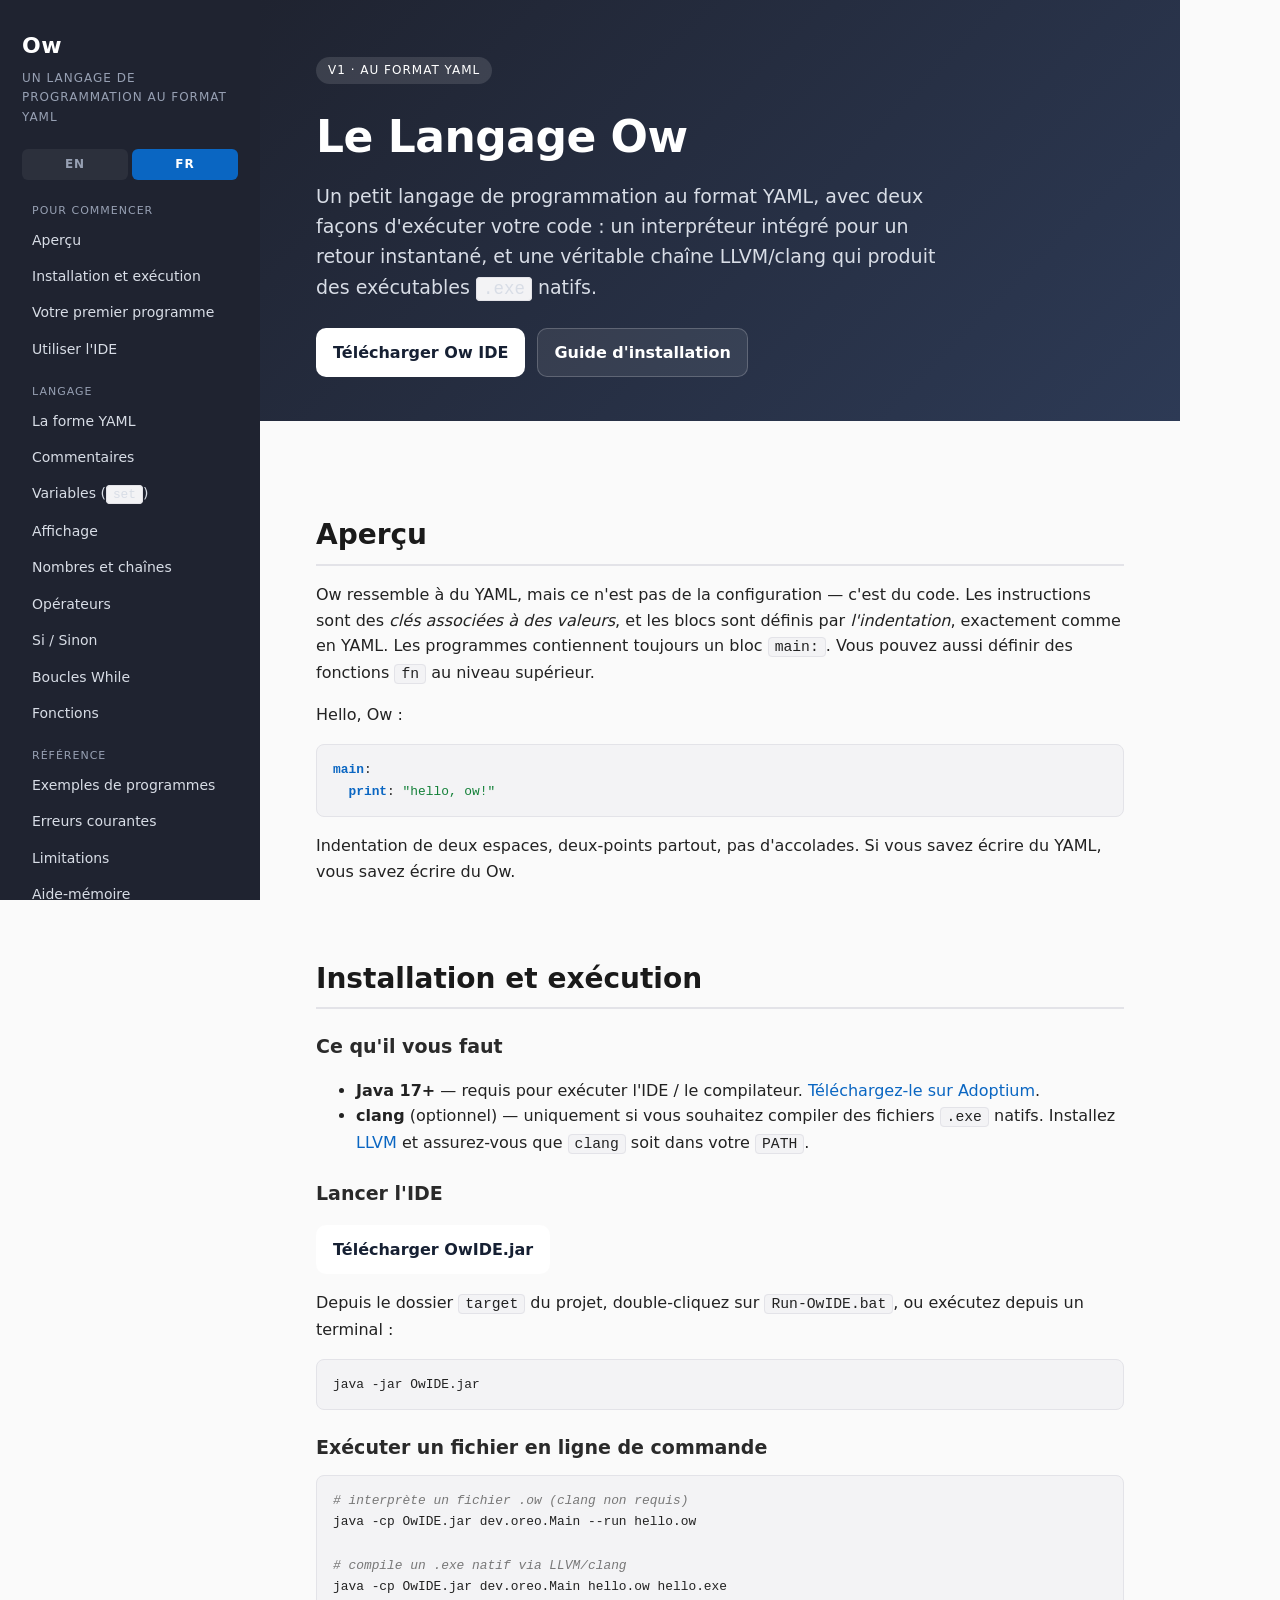
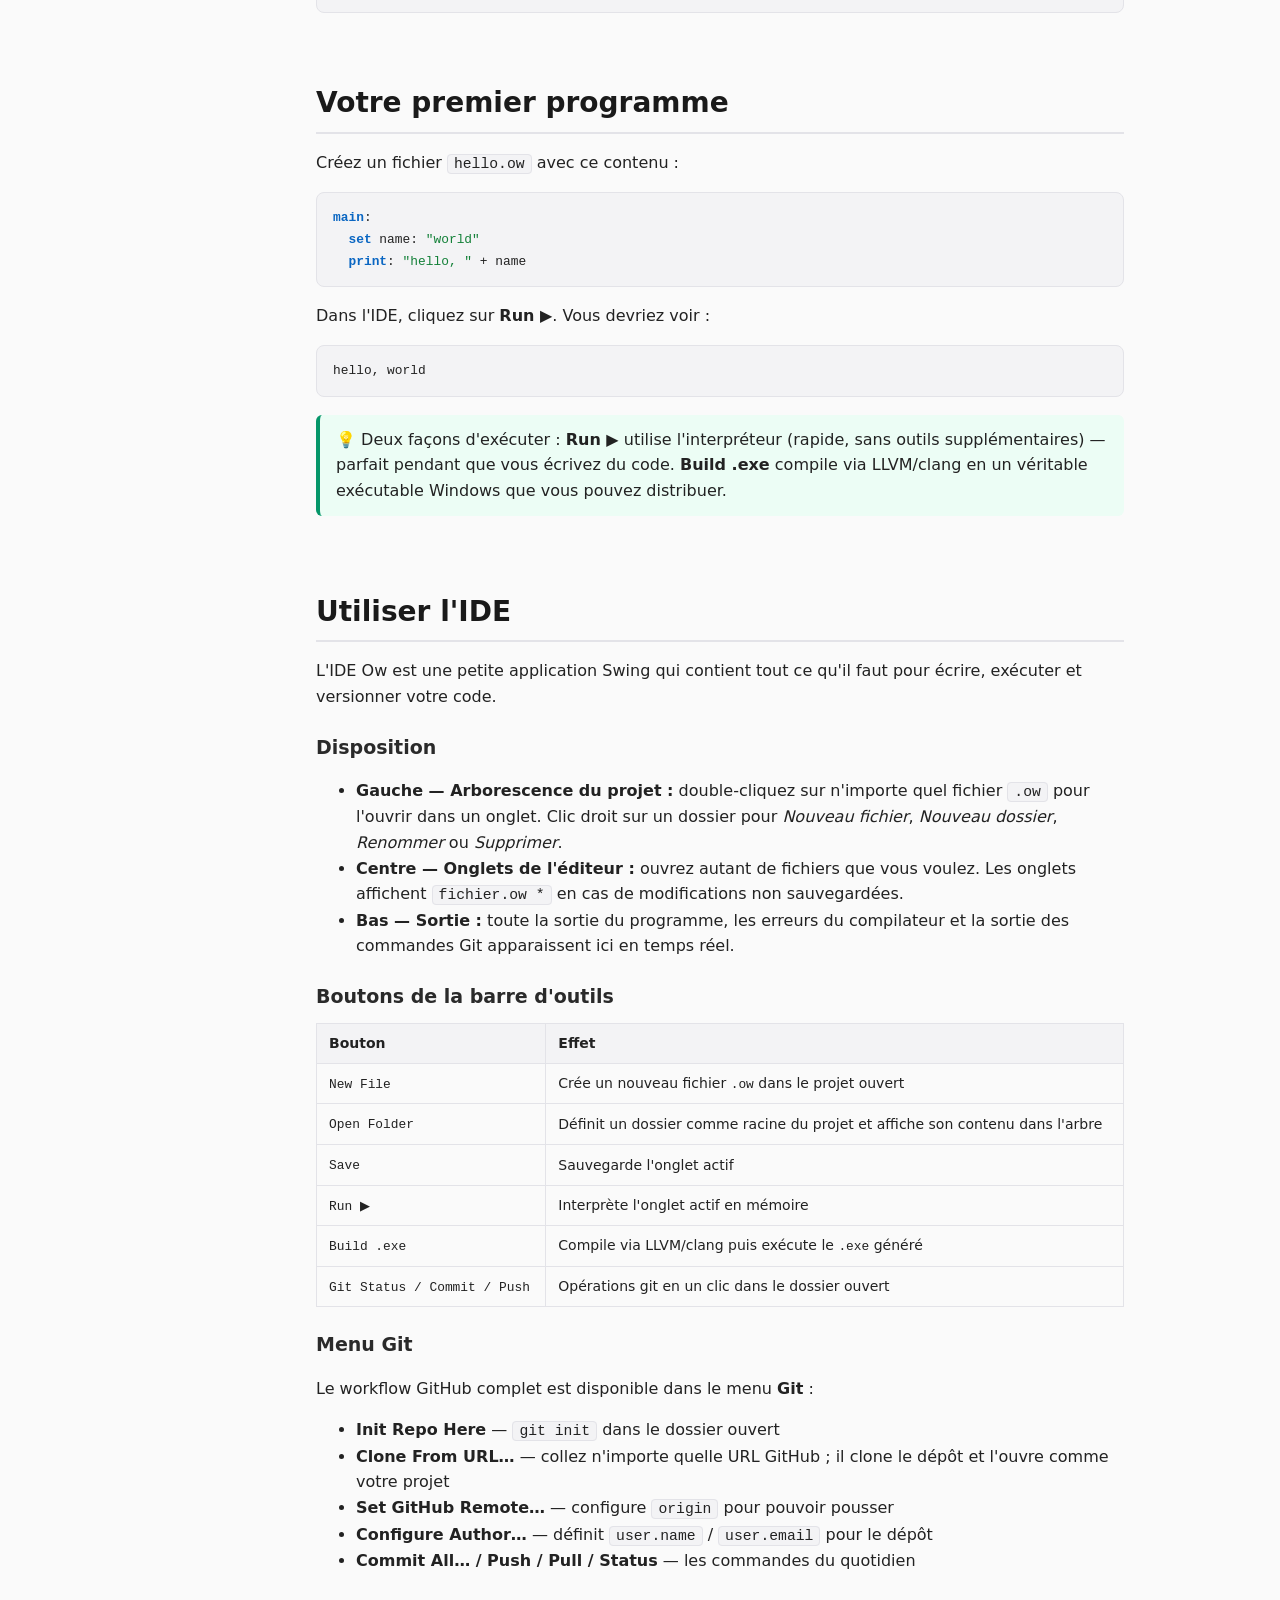
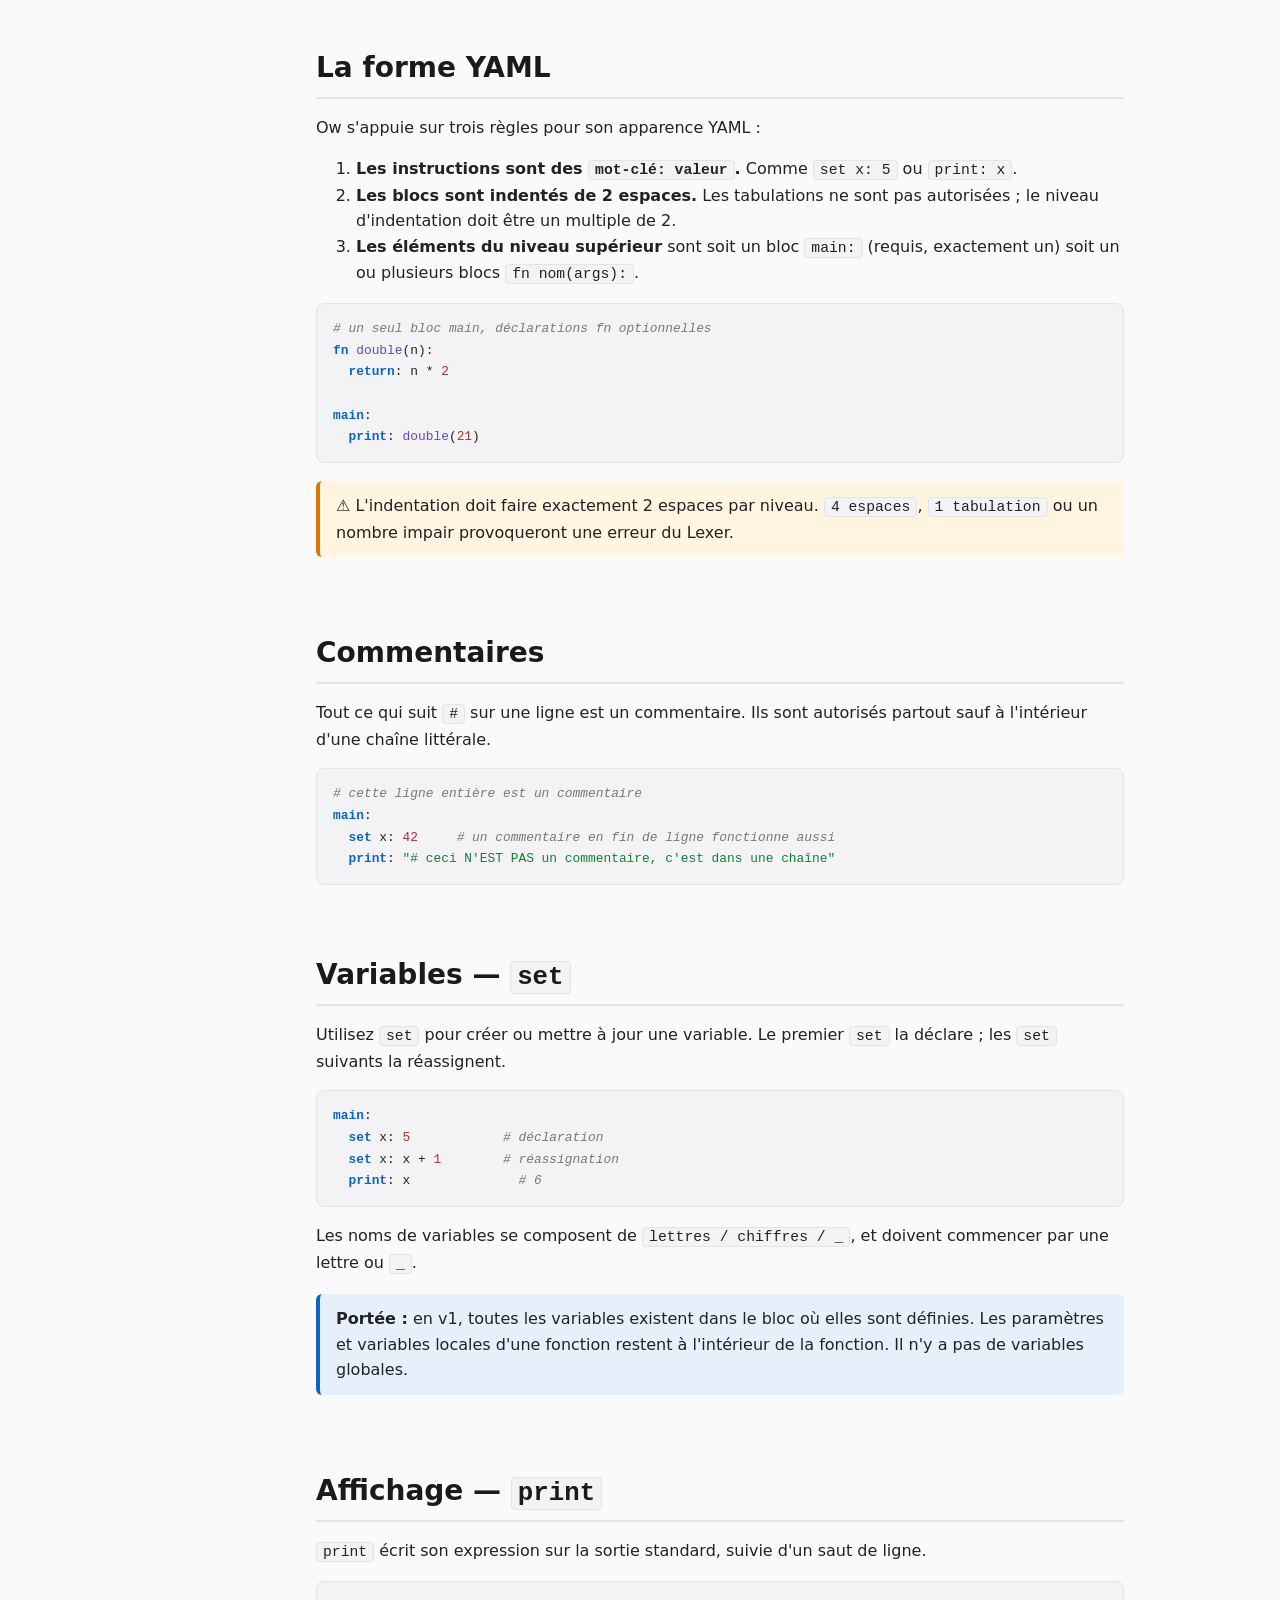
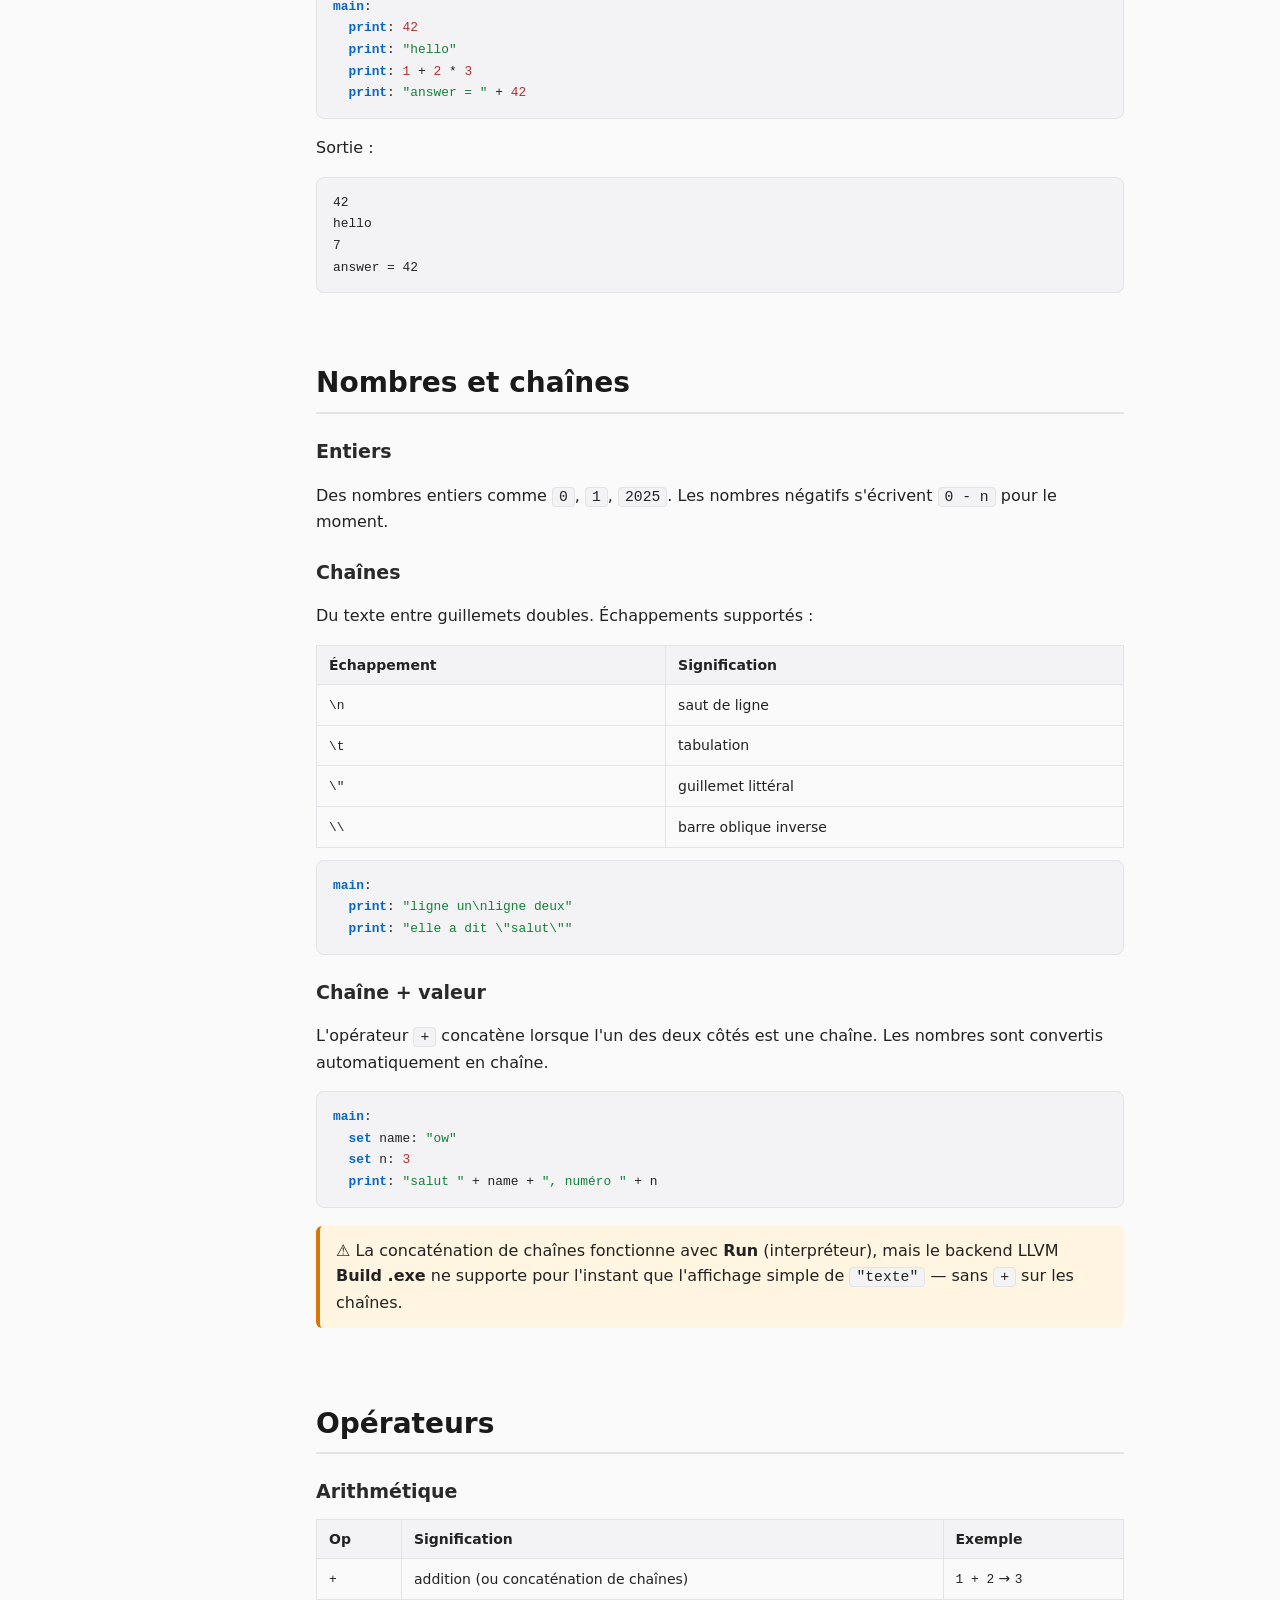
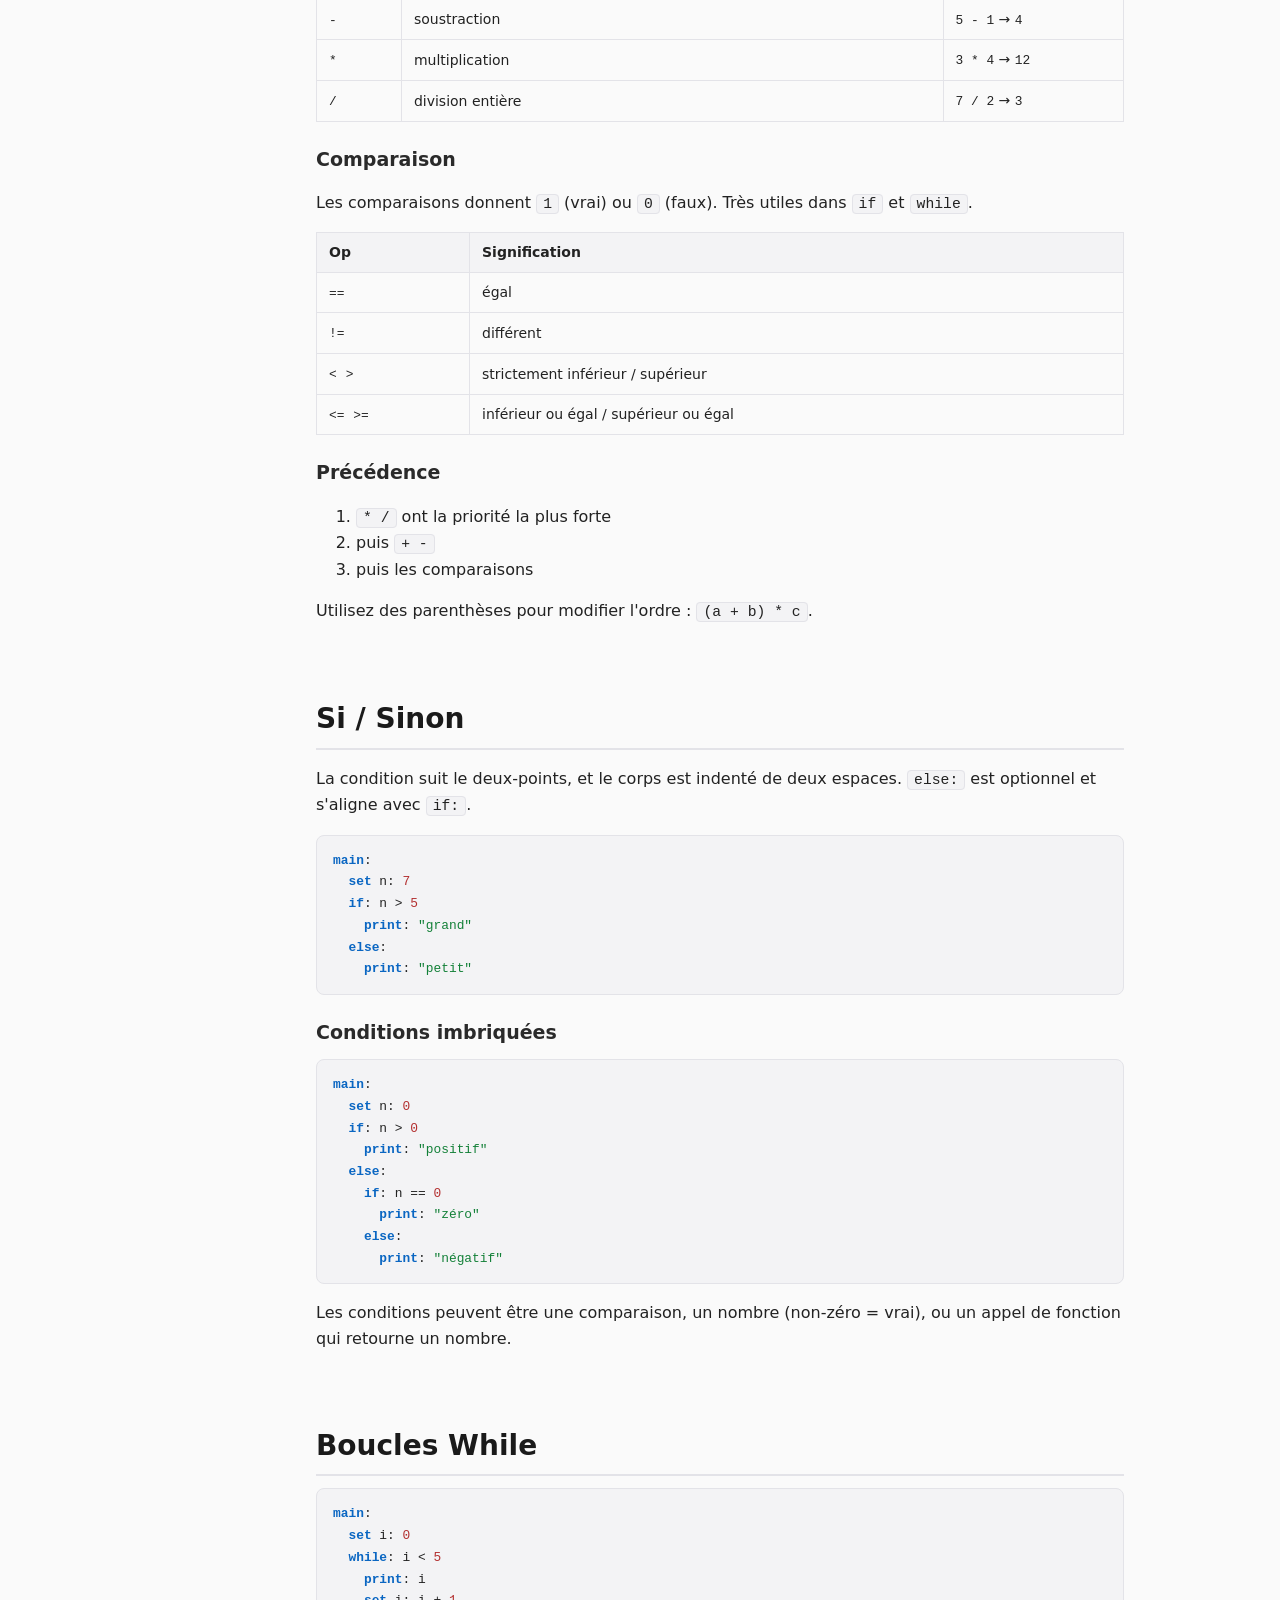
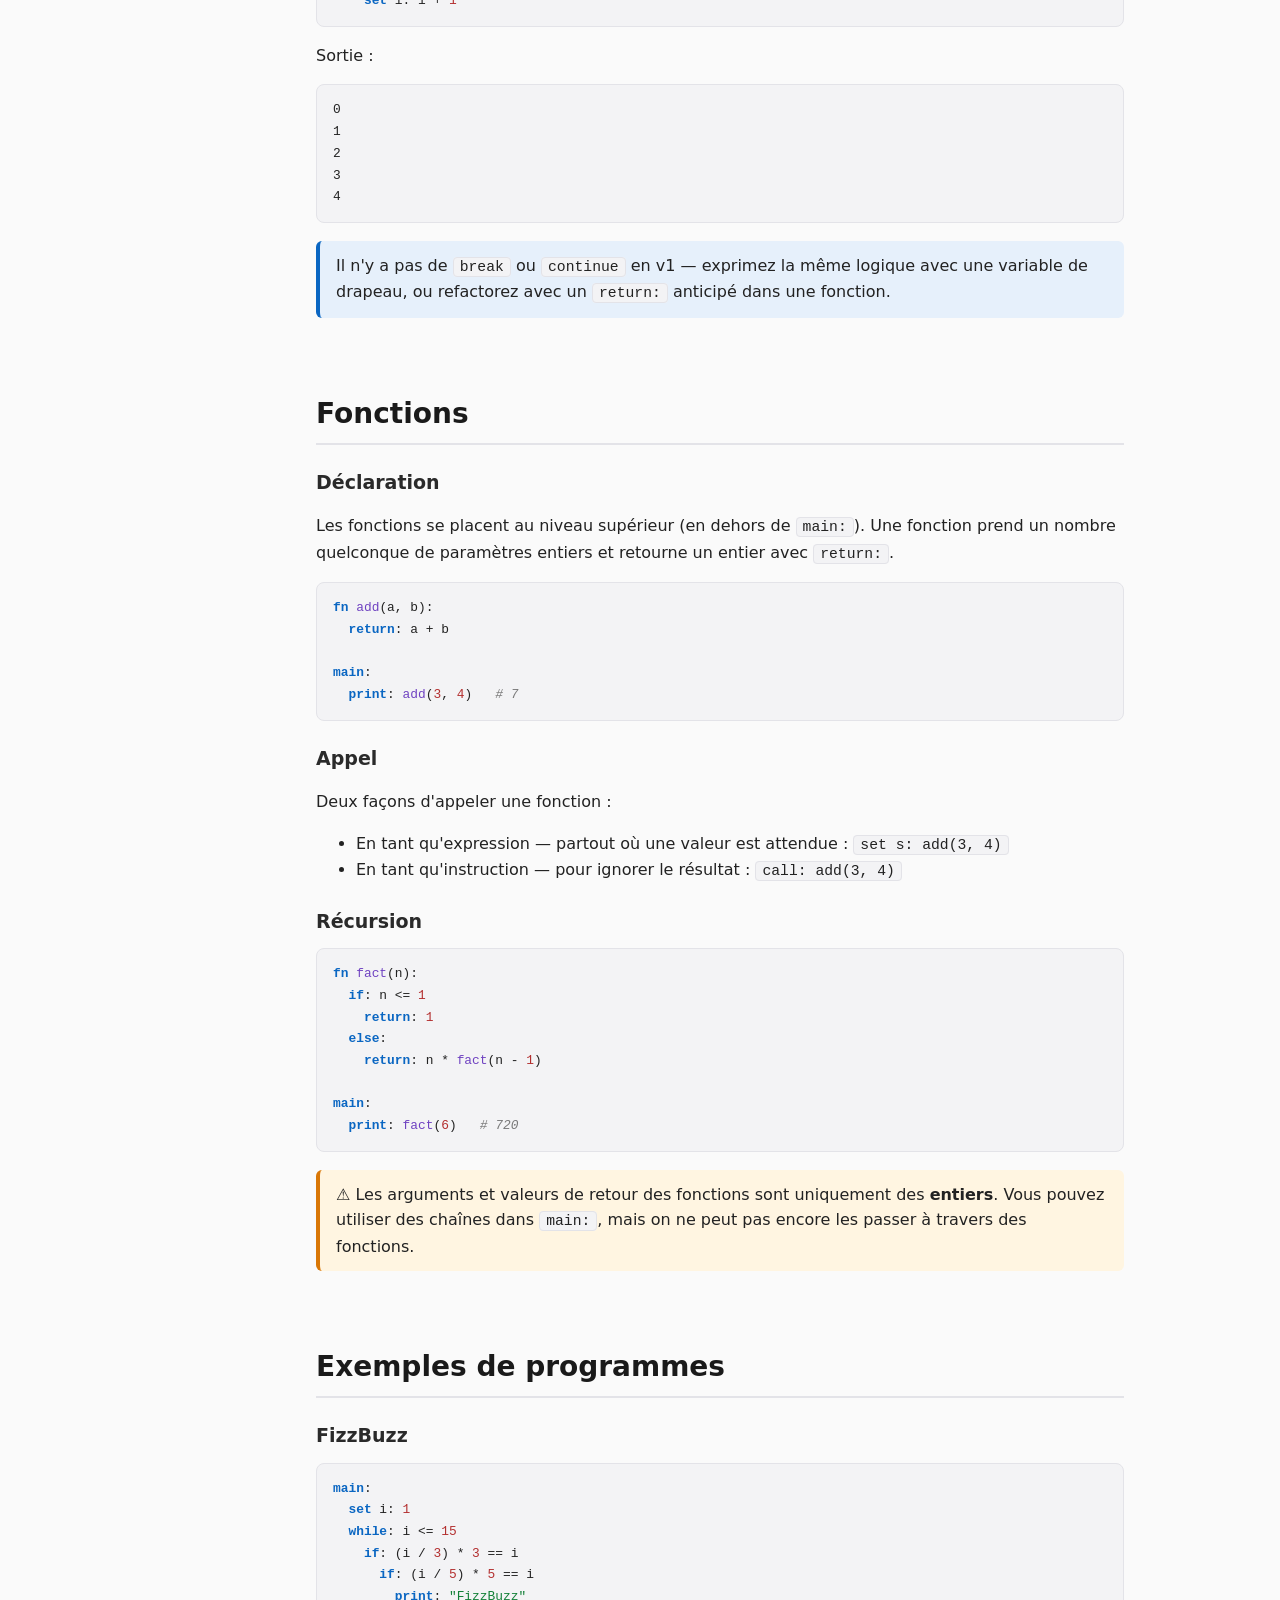
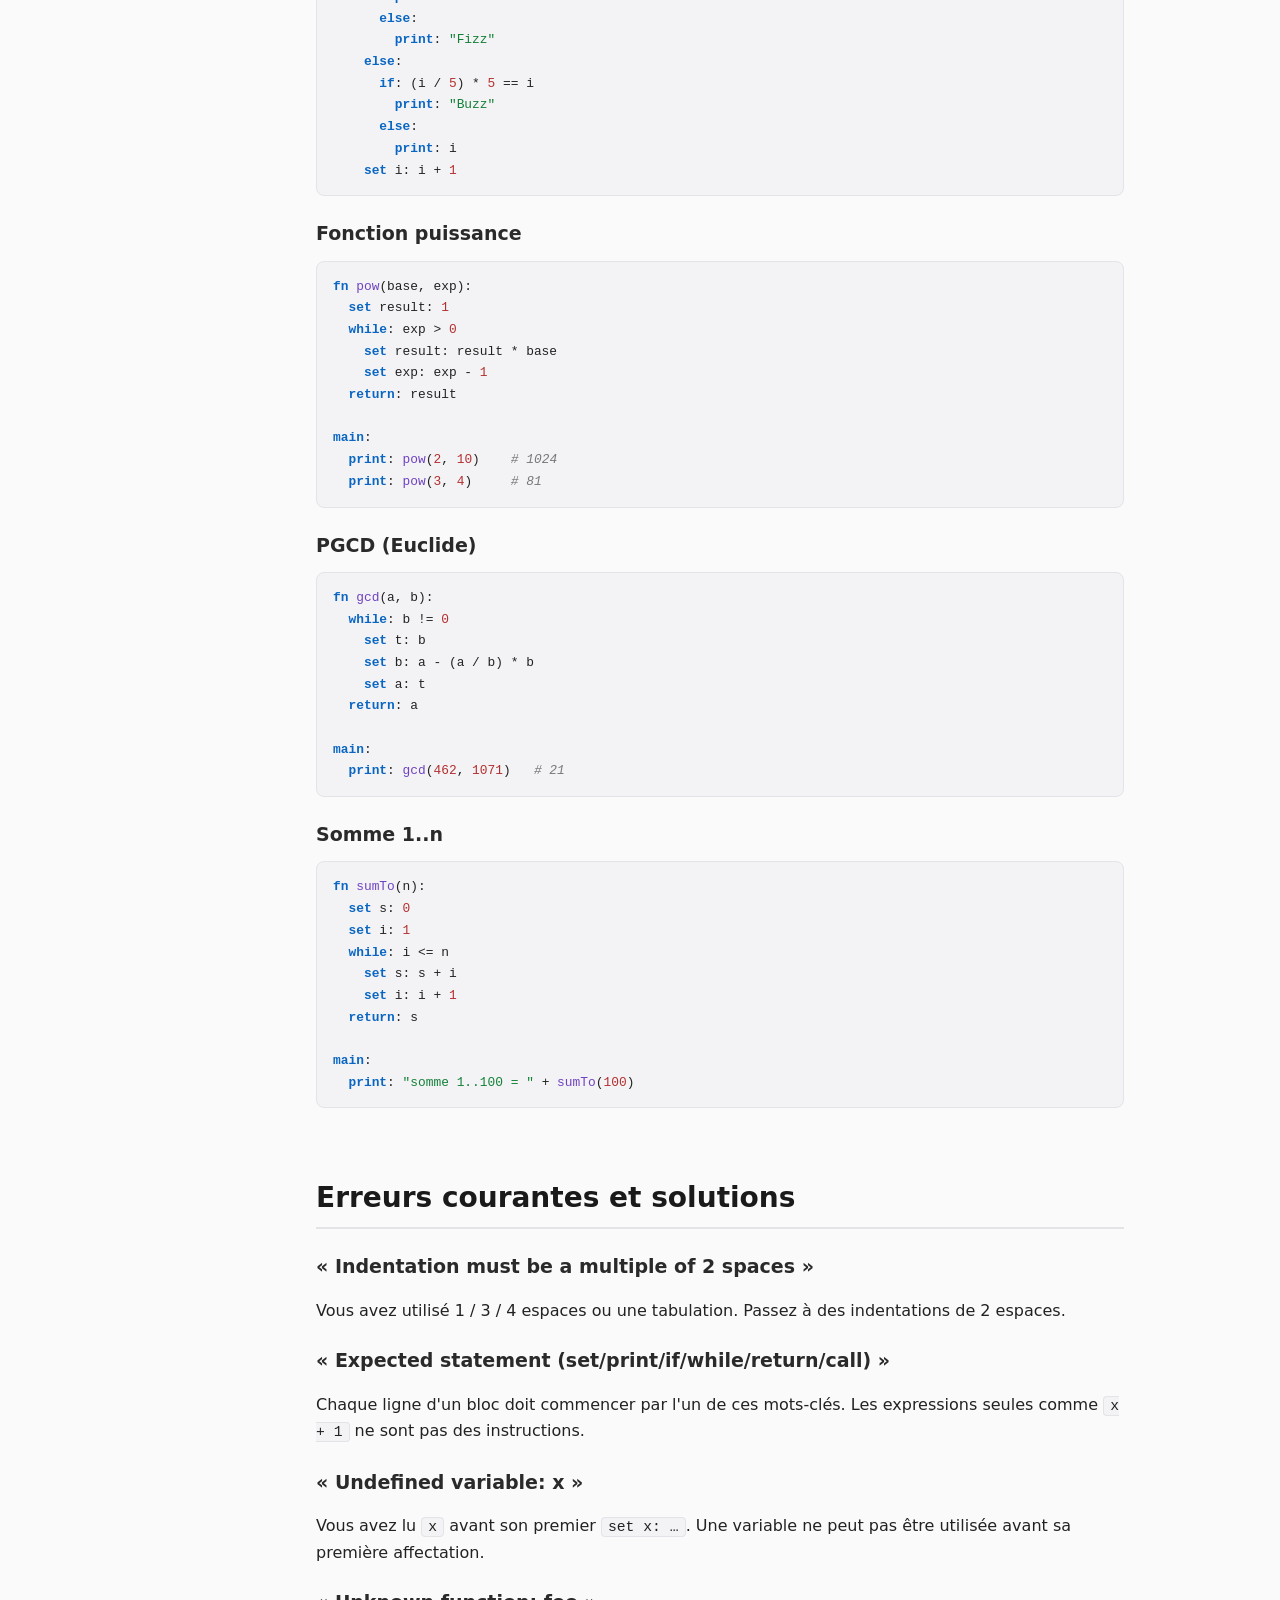
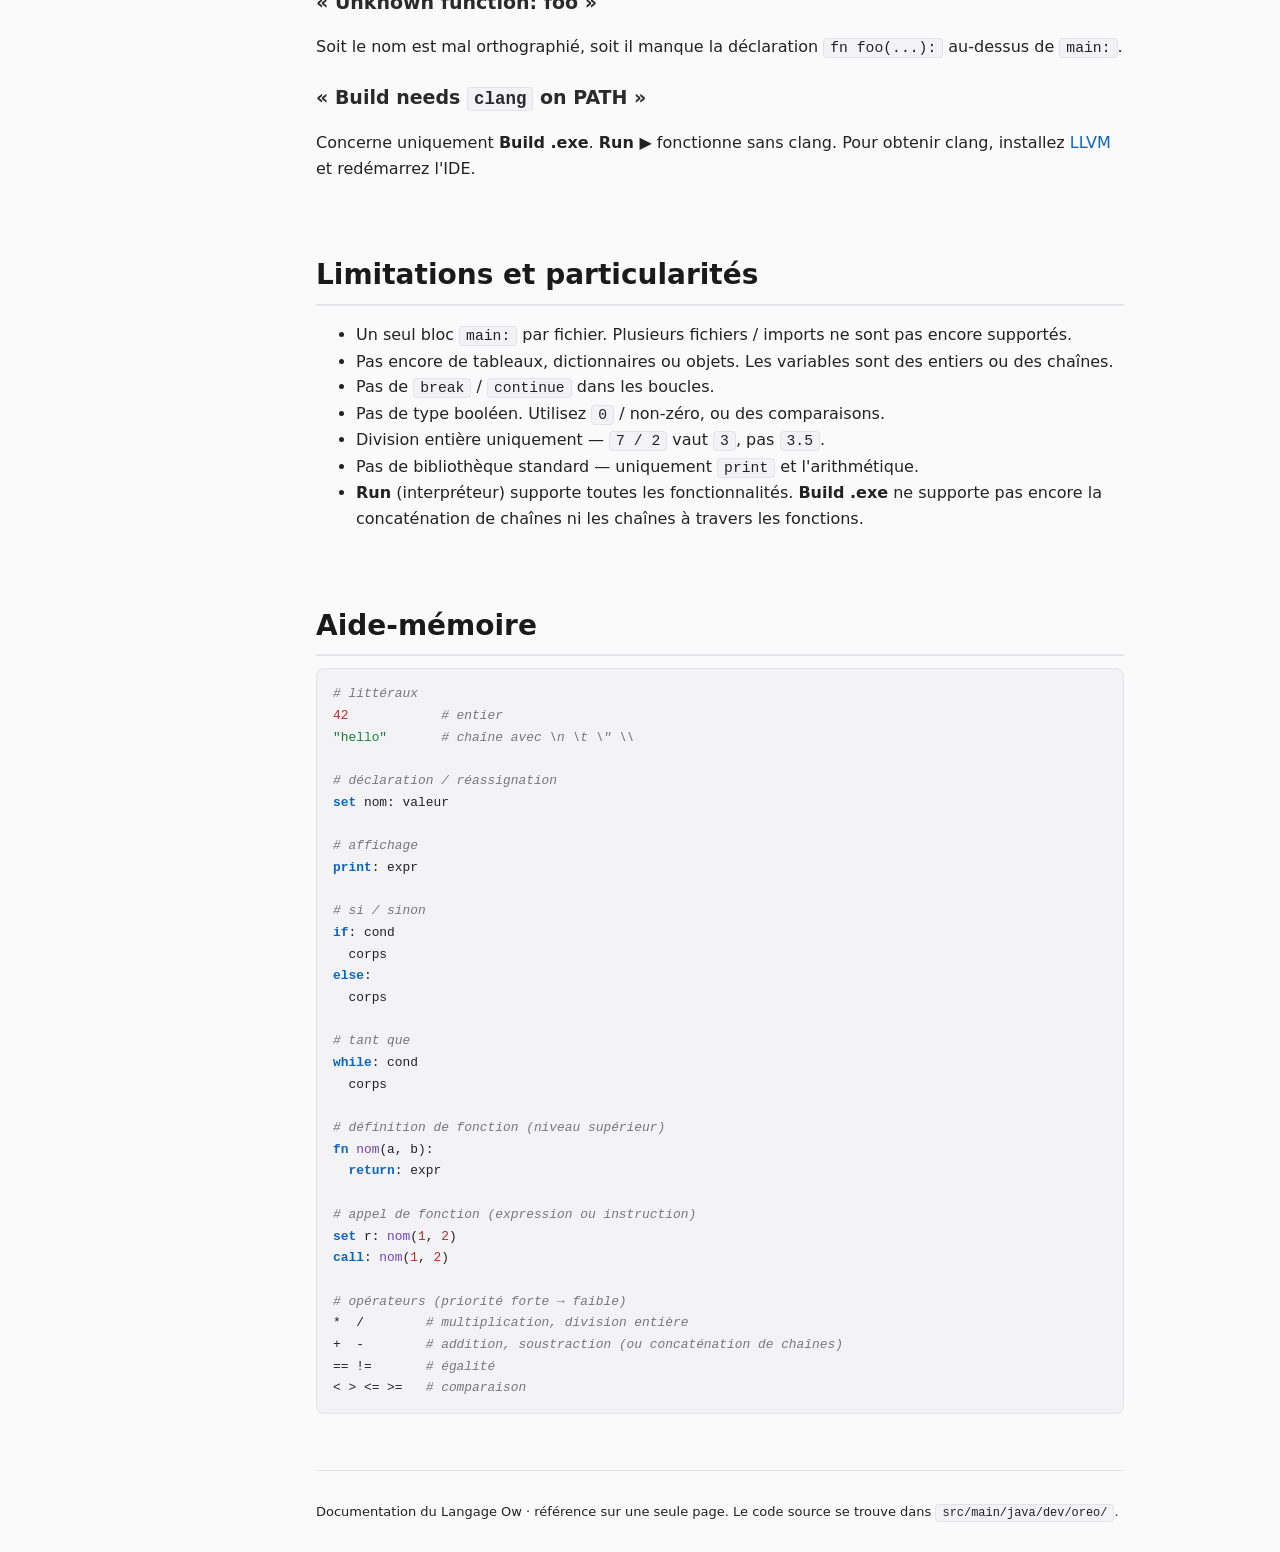
==== fr.html @ c6f46944 "Initial commit" ====
<!DOCTYPE html>
<html lang="fr">
<head>
  <meta charset="UTF-8" />
  <meta name="viewport" content="width=device-width, initial-scale=1.0" />
  <title>Langage Ow — Documentation</title>
  <link rel="stylesheet" href="style.css" />
</head>
<body>
<div class="layout">

  <aside class="sidebar">
    <h1>Ow</h1>
    <div class="tag">Un langage de programmation au format YAML</div>

    <div class="lang-switch">
      <a href="index.html">EN</a>
      <a href="fr.html" class="active">FR</a>
    </div>

    <nav>
      <div class="group-title">Pour commencer</div>
      <ul>
        <li><a href="#overview">Aperçu</a></li>
        <li><a href="#install">Installation et exécution</a></li>
        <li><a href="#first">Votre premier programme</a></li>
        <li><a href="#ide">Utiliser l'IDE</a></li>
      </ul>

      <div class="group-title">Langage</div>
      <ul>
        <li><a href="#shape">La forme YAML</a></li>
        <li><a href="#comments">Commentaires</a></li>
        <li><a href="#variables">Variables (<code>set</code>)</a></li>
        <li><a href="#print">Affichage</a></li>
        <li><a href="#types">Nombres et chaînes</a></li>
        <li><a href="#operators">Opérateurs</a></li>
        <li><a href="#if">Si / Sinon</a></li>
        <li><a href="#while">Boucles While</a></li>
        <li><a href="#functions">Fonctions</a></li>
      </ul>

      <div class="group-title">Référence</div>
      <ul>
        <li><a href="#examples">Exemples de programmes</a></li>
        <li><a href="#errors">Erreurs courantes</a></li>
        <li><a href="#limits">Limitations</a></li>
        <li><a href="#cheatsheet">Aide-mémoire</a></li>
      </ul>
    </nav>
  </aside>

  <main>
    <div class="hero">
      <span class="pill">v1 · au format YAML</span>
      <h1>Le Langage Ow</h1>
      <p class="lead">Un petit langage de programmation au format YAML, avec deux façons d'exécuter votre code : un interpréteur intégré pour un retour instantané, et une véritable chaîne LLVM/clang qui produit des exécutables <code>.exe</code> natifs.</p>
      <div class="hero-actions">
        <a class="button button-primary" href="downloads/OwIDE.jar" download>Télécharger Ow IDE</a>
        <a class="button button-secondary" href="#install">Guide d'installation</a>
      </div>
    </div>

    <!-- ============ Aperçu ============ -->
    <section id="overview">
      <h2>Aperçu</h2>
      <p>Ow ressemble à du YAML, mais ce n'est pas de la configuration — c'est du code. Les instructions sont des <em>clés associées à des valeurs</em>, et les blocs sont définis par <em>l'indentation</em>, exactement comme en YAML. Les programmes contiennent toujours un bloc <code>main:</code>. Vous pouvez aussi définir des fonctions <code>fn</code> au niveau supérieur.</p>

      <p>Hello, Ow :</p>
<pre><code><span class="kw">main</span>:
  <span class="kw">print</span>: <span class="str">"hello, ow!"</span></code></pre>

      <p>Indentation de deux espaces, deux-points partout, pas d'accolades. Si vous savez écrire du YAML, vous savez écrire du Ow.</p>
    </section>

    <!-- ============ Installation ============ -->
    <section id="install">
      <h2>Installation et exécution</h2>

      <h3>Ce qu'il vous faut</h3>
      <ul>
        <li><strong>Java 17+</strong> — requis pour exécuter l'IDE / le compilateur. <a href="https://adoptium.net/" target="_blank" rel="noopener">Téléchargez-le sur Adoptium</a>.</li>
        <li><strong>clang</strong> (optionnel) — uniquement si vous souhaitez compiler des fichiers <code>.exe</code> natifs. Installez <a href="https://releases.llvm.org/" target="_blank" rel="noopener">LLVM</a> et assurez-vous que <code>clang</code> soit dans votre <code>PATH</code>.</li>
      </ul>

      <h3>Lancer l'IDE</h3>
      <p><a class="button button-primary" href="downloads/OwIDE.jar" download>Télécharger OwIDE.jar</a></p>
      <p>Depuis le dossier <code>target</code> du projet, double-cliquez sur <code>Run-OwIDE.bat</code>, ou exécutez depuis un terminal :</p>
<pre><code>java -jar OwIDE.jar</code></pre>

      <h3>Exécuter un fichier en ligne de commande</h3>
<pre><code><span class="cm"># interprète un fichier .ow (clang non requis)</span>
java -cp OwIDE.jar dev.oreo.Main --run hello.ow

<span class="cm"># compile un .exe natif via LLVM/clang</span>
java -cp OwIDE.jar dev.oreo.Main hello.ow hello.exe</code></pre>
    </section>

    <!-- ============ Premier programme ============ -->
    <section id="first">
      <h2>Votre premier programme</h2>
      <p>Créez un fichier <code>hello.ow</code> avec ce contenu :</p>

<pre><code><span class="kw">main</span>:
  <span class="kw">set</span> name: <span class="str">"world"</span>
  <span class="kw">print</span>: <span class="str">"hello, "</span> + name</code></pre>

      <p>Dans l'IDE, cliquez sur <strong>Run ▶</strong>. Vous devriez voir :</p>
<pre><code>hello, world</code></pre>

      <div class="callout tip">
        Deux façons d'exécuter : <strong>Run ▶</strong> utilise l'interpréteur (rapide, sans outils supplémentaires) — parfait pendant que vous écrivez du code. <strong>Build .exe</strong> compile via LLVM/clang en un véritable exécutable Windows que vous pouvez distribuer.
      </div>
    </section>

    <!-- ============ Utiliser l'IDE ============ -->
    <section id="ide">
      <h2>Utiliser l'IDE</h2>
      <p>L'IDE Ow est une petite application Swing qui contient tout ce qu'il faut pour écrire, exécuter et versionner votre code.</p>

      <h3>Disposition</h3>
      <ul>
        <li><strong>Gauche — Arborescence du projet :</strong> double-cliquez sur n'importe quel fichier <code>.ow</code> pour l'ouvrir dans un onglet. Clic droit sur un dossier pour <em>Nouveau fichier</em>, <em>Nouveau dossier</em>, <em>Renommer</em> ou <em>Supprimer</em>.</li>
        <li><strong>Centre — Onglets de l'éditeur :</strong> ouvrez autant de fichiers que vous voulez. Les onglets affichent <code>fichier.ow *</code> en cas de modifications non sauvegardées.</li>
        <li><strong>Bas — Sortie :</strong> toute la sortie du programme, les erreurs du compilateur et la sortie des commandes Git apparaissent ici en temps réel.</li>
      </ul>

      <h3>Boutons de la barre d'outils</h3>
      <table>
        <tr><th>Bouton</th><th>Effet</th></tr>
        <tr><td><code>New File</code></td><td>Crée un nouveau fichier <code>.ow</code> dans le projet ouvert</td></tr>
        <tr><td><code>Open Folder</code></td><td>Définit un dossier comme racine du projet et affiche son contenu dans l'arbre</td></tr>
        <tr><td><code>Save</code></td><td>Sauvegarde l'onglet actif</td></tr>
        <tr><td><code>Run ▶</code></td><td>Interprète l'onglet actif en mémoire</td></tr>
        <tr><td><code>Build .exe</code></td><td>Compile via LLVM/clang puis exécute le <code>.exe</code> généré</td></tr>
        <tr><td><code>Git Status / Commit / Push</code></td><td>Opérations git en un clic dans le dossier ouvert</td></tr>
      </table>

      <h3>Menu Git</h3>
      <p>Le workflow GitHub complet est disponible dans le menu <strong>Git</strong> :</p>
      <ul>
        <li><strong>Init Repo Here</strong> — <code>git init</code> dans le dossier ouvert</li>
        <li><strong>Clone From URL…</strong> — collez n'importe quelle URL GitHub ; il clone le dépôt et l'ouvre comme votre projet</li>
        <li><strong>Set GitHub Remote…</strong> — configure <code>origin</code> pour pouvoir pousser</li>
        <li><strong>Configure Author…</strong> — définit <code>user.name</code> / <code>user.email</code> pour le dépôt</li>
        <li><strong>Commit All… / Push / Pull / Status</strong> — les commandes du quotidien</li>
      </ul>
    </section>

    <!-- ============ La forme YAML ============ -->
    <section id="shape">
      <h2>La forme YAML</h2>
      <p>Ow s'appuie sur trois règles pour son apparence YAML :</p>
      <ol>
        <li><strong>Les instructions sont des <code>mot-clé: valeur</code>.</strong> Comme <code>set x: 5</code> ou <code>print: x</code>.</li>
        <li><strong>Les blocs sont indentés de 2 espaces.</strong> Les tabulations ne sont pas autorisées ; le niveau d'indentation doit être un multiple de 2.</li>
        <li><strong>Les éléments du niveau supérieur</strong> sont soit un bloc <code>main:</code> (requis, exactement un) soit un ou plusieurs blocs <code>fn nom(args):</code>.</li>
      </ol>

<pre><code><span class="cm"># un seul bloc main, déclarations fn optionnelles</span>
<span class="kw">fn</span> <span class="fn">double</span>(n):
  <span class="kw">return</span>: n * <span class="num">2</span>

<span class="kw">main</span>:
  <span class="kw">print</span>: <span class="fn">double</span>(<span class="num">21</span>)</code></pre>

      <div class="callout warn">
        L'indentation doit faire exactement 2 espaces par niveau. <code>4 espaces</code>, <code>1 tabulation</code> ou un nombre impair provoqueront une erreur du Lexer.
      </div>
    </section>

    <!-- ============ Commentaires ============ -->
    <section id="comments">
      <h2>Commentaires</h2>
      <p>Tout ce qui suit <code>#</code> sur une ligne est un commentaire. Ils sont autorisés partout sauf à l'intérieur d'une chaîne littérale.</p>
<pre><code><span class="cm"># cette ligne entière est un commentaire</span>
<span class="kw">main</span>:
  <span class="kw">set</span> x: <span class="num">42</span>     <span class="cm"># un commentaire en fin de ligne fonctionne aussi</span>
  <span class="kw">print</span>: <span class="str">"# ceci N'EST PAS un commentaire, c'est dans une chaîne"</span></code></pre>
    </section>

    <!-- ============ Variables ============ -->
    <section id="variables">
      <h2>Variables — <code>set</code></h2>
      <p>Utilisez <code>set</code> pour créer ou mettre à jour une variable. Le premier <code>set</code> la déclare ; les <code>set</code> suivants la réassignent.</p>

<pre><code><span class="kw">main</span>:
  <span class="kw">set</span> x: <span class="num">5</span>            <span class="cm"># déclaration</span>
  <span class="kw">set</span> x: x + <span class="num">1</span>        <span class="cm"># réassignation</span>
  <span class="kw">print</span>: x              <span class="cm"># 6</span></code></pre>

      <p>Les noms de variables se composent de <code>lettres / chiffres / _</code>, et doivent commencer par une lettre ou <code>_</code>.</p>

      <div class="callout">
        <strong>Portée :</strong> en v1, toutes les variables existent dans le bloc où elles sont définies. Les paramètres et variables locales d'une fonction restent à l'intérieur de la fonction. Il n'y a pas de variables globales.
      </div>
    </section>

    <!-- ============ Affichage ============ -->
    <section id="print">
      <h2>Affichage — <code>print</code></h2>
      <p><code>print</code> écrit son expression sur la sortie standard, suivie d'un saut de ligne.</p>

<pre><code><span class="kw">main</span>:
  <span class="kw">print</span>: <span class="num">42</span>
  <span class="kw">print</span>: <span class="str">"hello"</span>
  <span class="kw">print</span>: <span class="num">1</span> + <span class="num">2</span> * <span class="num">3</span>
  <span class="kw">print</span>: <span class="str">"answer = "</span> + <span class="num">42</span></code></pre>
      <p>Sortie :</p>
<pre><code>42
hello
7
answer = 42</code></pre>
    </section>

    <!-- ============ Types ============ -->
    <section id="types">
      <h2>Nombres et chaînes</h2>

      <h3>Entiers</h3>
      <p>Des nombres entiers comme <code>0</code>, <code>1</code>, <code>2025</code>. Les nombres négatifs s'écrivent <code>0 - n</code> pour le moment.</p>

      <h3>Chaînes</h3>
      <p>Du texte entre guillemets doubles. Échappements supportés :</p>
      <table>
        <tr><th>Échappement</th><th>Signification</th></tr>
        <tr><td><code>\n</code></td><td>saut de ligne</td></tr>
        <tr><td><code>\t</code></td><td>tabulation</td></tr>
        <tr><td><code>\"</code></td><td>guillemet littéral</td></tr>
        <tr><td><code>\\</code></td><td>barre oblique inverse</td></tr>
      </table>

<pre><code><span class="kw">main</span>:
  <span class="kw">print</span>: <span class="str">"ligne un\nligne deux"</span>
  <span class="kw">print</span>: <span class="str">"elle a dit \"salut\""</span></code></pre>

      <h3>Chaîne + valeur</h3>
      <p>L'opérateur <code>+</code> concatène lorsque l'un des deux côtés est une chaîne. Les nombres sont convertis automatiquement en chaîne.</p>
<pre><code><span class="kw">main</span>:
  <span class="kw">set</span> name: <span class="str">"ow"</span>
  <span class="kw">set</span> n: <span class="num">3</span>
  <span class="kw">print</span>: <span class="str">"salut "</span> + name + <span class="str">", numéro "</span> + n</code></pre>

      <div class="callout warn">
        La concaténation de chaînes fonctionne avec <strong>Run</strong> (interpréteur), mais le backend LLVM <strong>Build .exe</strong> ne supporte pour l'instant que l'affichage simple de <code>"texte"</code> — sans <code>+</code> sur les chaînes.
      </div>
    </section>

    <!-- ============ Opérateurs ============ -->
    <section id="operators">
      <h2>Opérateurs</h2>

      <h3>Arithmétique</h3>
      <table>
        <tr><th>Op</th><th>Signification</th><th>Exemple</th></tr>
        <tr><td><code>+</code></td><td>addition (ou concaténation de chaînes)</td><td><code>1 + 2</code> → <code>3</code></td></tr>
        <tr><td><code>-</code></td><td>soustraction</td><td><code>5 - 1</code> → <code>4</code></td></tr>
        <tr><td><code>*</code></td><td>multiplication</td><td><code>3 * 4</code> → <code>12</code></td></tr>
        <tr><td><code>/</code></td><td>division entière</td><td><code>7 / 2</code> → <code>3</code></td></tr>
      </table>

      <h3>Comparaison</h3>
      <p>Les comparaisons donnent <code>1</code> (vrai) ou <code>0</code> (faux). Très utiles dans <code>if</code> et <code>while</code>.</p>
      <table>
        <tr><th>Op</th><th>Signification</th></tr>
        <tr><td><code>==</code></td><td>égal</td></tr>
        <tr><td><code>!=</code></td><td>différent</td></tr>
        <tr><td><code>&lt;</code> &nbsp;<code>&gt;</code></td><td>strictement inférieur / supérieur</td></tr>
        <tr><td><code>&lt;=</code> &nbsp;<code>&gt;=</code></td><td>inférieur ou égal / supérieur ou égal</td></tr>
      </table>

      <h3>Précédence</h3>
      <ol>
        <li><code>* /</code> ont la priorité la plus forte</li>
        <li>puis <code>+ -</code></li>
        <li>puis les comparaisons</li>
      </ol>
      <p>Utilisez des parenthèses pour modifier l'ordre : <code>(a + b) * c</code>.</p>
    </section>

    <!-- ============ Si / Sinon ============ -->
    <section id="if">
      <h2>Si / Sinon</h2>
      <p>La condition suit le deux-points, et le corps est indenté de deux espaces. <code>else:</code> est optionnel et s'aligne avec <code>if:</code>.</p>

<pre><code><span class="kw">main</span>:
  <span class="kw">set</span> n: <span class="num">7</span>
  <span class="kw">if</span>: n &gt; <span class="num">5</span>
    <span class="kw">print</span>: <span class="str">"grand"</span>
  <span class="kw">else</span>:
    <span class="kw">print</span>: <span class="str">"petit"</span></code></pre>

      <h3>Conditions imbriquées</h3>
<pre><code><span class="kw">main</span>:
  <span class="kw">set</span> n: <span class="num">0</span>
  <span class="kw">if</span>: n &gt; <span class="num">0</span>
    <span class="kw">print</span>: <span class="str">"positif"</span>
  <span class="kw">else</span>:
    <span class="kw">if</span>: n == <span class="num">0</span>
      <span class="kw">print</span>: <span class="str">"zéro"</span>
    <span class="kw">else</span>:
      <span class="kw">print</span>: <span class="str">"négatif"</span></code></pre>

      <p>Les conditions peuvent être une comparaison, un nombre (non-zéro = vrai), ou un appel de fonction qui retourne un nombre.</p>
    </section>

    <!-- ============ Boucles While ============ -->
    <section id="while">
      <h2>Boucles While</h2>

<pre><code><span class="kw">main</span>:
  <span class="kw">set</span> i: <span class="num">0</span>
  <span class="kw">while</span>: i &lt; <span class="num">5</span>
    <span class="kw">print</span>: i
    <span class="kw">set</span> i: i + <span class="num">1</span></code></pre>

      <p>Sortie :</p>
<pre><code>0
1
2
3
4</code></pre>

      <div class="callout">
        Il n'y a pas de <code>break</code> ou <code>continue</code> en v1 — exprimez la même logique avec une variable de drapeau, ou refactorez avec un <code>return:</code> anticipé dans une fonction.
      </div>
    </section>

    <!-- ============ Fonctions ============ -->
    <section id="functions">
      <h2>Fonctions</h2>

      <h3>Déclaration</h3>
      <p>Les fonctions se placent au niveau supérieur (en dehors de <code>main:</code>). Une fonction prend un nombre quelconque de paramètres entiers et retourne un entier avec <code>return:</code>.</p>

<pre><code><span class="kw">fn</span> <span class="fn">add</span>(a, b):
  <span class="kw">return</span>: a + b

<span class="kw">main</span>:
  <span class="kw">print</span>: <span class="fn">add</span>(<span class="num">3</span>, <span class="num">4</span>)   <span class="cm"># 7</span></code></pre>

      <h3>Appel</h3>
      <p>Deux façons d'appeler une fonction :</p>
      <ul>
        <li>En tant qu'expression — partout où une valeur est attendue : <code>set s: add(3, 4)</code></li>
        <li>En tant qu'instruction — pour ignorer le résultat : <code>call: add(3, 4)</code></li>
      </ul>

      <h3>Récursion</h3>
<pre><code><span class="kw">fn</span> <span class="fn">fact</span>(n):
  <span class="kw">if</span>: n &lt;= <span class="num">1</span>
    <span class="kw">return</span>: <span class="num">1</span>
  <span class="kw">else</span>:
    <span class="kw">return</span>: n * <span class="fn">fact</span>(n - <span class="num">1</span>)

<span class="kw">main</span>:
  <span class="kw">print</span>: <span class="fn">fact</span>(<span class="num">6</span>)   <span class="cm"># 720</span></code></pre>

      <div class="callout warn">
        Les arguments et valeurs de retour des fonctions sont uniquement des <strong>entiers</strong>. Vous pouvez utiliser des chaînes dans <code>main:</code>, mais on ne peut pas encore les passer à travers des fonctions.
      </div>
    </section>

    <!-- ============ Exemples ============ -->
    <section id="examples">
      <h2>Exemples de programmes</h2>

      <h3>FizzBuzz</h3>
<pre><code><span class="kw">main</span>:
  <span class="kw">set</span> i: <span class="num">1</span>
  <span class="kw">while</span>: i &lt;= <span class="num">15</span>
    <span class="kw">if</span>: (i / <span class="num">3</span>) * <span class="num">3</span> == i
      <span class="kw">if</span>: (i / <span class="num">5</span>) * <span class="num">5</span> == i
        <span class="kw">print</span>: <span class="str">"FizzBuzz"</span>
      <span class="kw">else</span>:
        <span class="kw">print</span>: <span class="str">"Fizz"</span>
    <span class="kw">else</span>:
      <span class="kw">if</span>: (i / <span class="num">5</span>) * <span class="num">5</span> == i
        <span class="kw">print</span>: <span class="str">"Buzz"</span>
      <span class="kw">else</span>:
        <span class="kw">print</span>: i
    <span class="kw">set</span> i: i + <span class="num">1</span></code></pre>

      <h3>Fonction puissance</h3>
<pre><code><span class="kw">fn</span> <span class="fn">pow</span>(base, exp):
  <span class="kw">set</span> result: <span class="num">1</span>
  <span class="kw">while</span>: exp &gt; <span class="num">0</span>
    <span class="kw">set</span> result: result * base
    <span class="kw">set</span> exp: exp - <span class="num">1</span>
  <span class="kw">return</span>: result

<span class="kw">main</span>:
  <span class="kw">print</span>: <span class="fn">pow</span>(<span class="num">2</span>, <span class="num">10</span>)    <span class="cm"># 1024</span>
  <span class="kw">print</span>: <span class="fn">pow</span>(<span class="num">3</span>, <span class="num">4</span>)     <span class="cm"># 81</span></code></pre>

      <h3>PGCD (Euclide)</h3>
<pre><code><span class="kw">fn</span> <span class="fn">gcd</span>(a, b):
  <span class="kw">while</span>: b != <span class="num">0</span>
    <span class="kw">set</span> t: b
    <span class="kw">set</span> b: a - (a / b) * b
    <span class="kw">set</span> a: t
  <span class="kw">return</span>: a

<span class="kw">main</span>:
  <span class="kw">print</span>: <span class="fn">gcd</span>(<span class="num">462</span>, <span class="num">1071</span>)   <span class="cm"># 21</span></code></pre>

      <h3>Somme 1..n</h3>
<pre><code><span class="kw">fn</span> <span class="fn">sumTo</span>(n):
  <span class="kw">set</span> s: <span class="num">0</span>
  <span class="kw">set</span> i: <span class="num">1</span>
  <span class="kw">while</span>: i &lt;= n
    <span class="kw">set</span> s: s + i
    <span class="kw">set</span> i: i + <span class="num">1</span>
  <span class="kw">return</span>: s

<span class="kw">main</span>:
  <span class="kw">print</span>: <span class="str">"somme 1..100 = "</span> + <span class="fn">sumTo</span>(<span class="num">100</span>)</code></pre>
    </section>

    <!-- ============ Erreurs courantes ============ -->
    <section id="errors">
      <h2>Erreurs courantes et solutions</h2>

      <h3>« Indentation must be a multiple of 2 spaces »</h3>
      <p>Vous avez utilisé 1 / 3 / 4 espaces ou une tabulation. Passez à des indentations de 2 espaces.</p>

      <h3>« Expected statement (set/print/if/while/return/call) »</h3>
      <p>Chaque ligne d'un bloc doit commencer par l'un de ces mots-clés. Les expressions seules comme <code>x + 1</code> ne sont pas des instructions.</p>

      <h3>« Undefined variable: x »</h3>
      <p>Vous avez lu <code>x</code> avant son premier <code>set x: …</code>. Une variable ne peut pas être utilisée avant sa première affectation.</p>

      <h3>« Unknown function: foo »</h3>
      <p>Soit le nom est mal orthographié, soit il manque la déclaration <code>fn foo(...):</code> au-dessus de <code>main:</code>.</p>

      <h3>« Build needs <code>clang</code> on PATH »</h3>
      <p>Concerne uniquement <strong>Build .exe</strong>. <strong>Run ▶</strong> fonctionne sans clang. Pour obtenir clang, installez <a href="https://releases.llvm.org/" target="_blank" rel="noopener">LLVM</a> et redémarrez l'IDE.</p>
    </section>

    <!-- ============ Limitations ============ -->
    <section id="limits">
      <h2>Limitations et particularités</h2>
      <ul>
        <li>Un seul bloc <code>main:</code> par fichier. Plusieurs fichiers / imports ne sont pas encore supportés.</li>
        <li>Pas encore de tableaux, dictionnaires ou objets. Les variables sont des entiers ou des chaînes.</li>
        <li>Pas de <code>break</code> / <code>continue</code> dans les boucles.</li>
        <li>Pas de type booléen. Utilisez <code>0</code> / non-zéro, ou des comparaisons.</li>
        <li>Division entière uniquement — <code>7 / 2</code> vaut <code>3</code>, pas <code>3.5</code>.</li>
        <li>Pas de bibliothèque standard — uniquement <code>print</code> et l'arithmétique.</li>
        <li><strong>Run</strong> (interpréteur) supporte toutes les fonctionnalités. <strong>Build .exe</strong> ne supporte pas encore la concaténation de chaînes ni les chaînes à travers les fonctions.</li>
      </ul>
    </section>

    <!-- ============ Aide-mémoire ============ -->
    <section id="cheatsheet">
      <h2>Aide-mémoire</h2>

<pre><code><span class="cm"># littéraux</span>
<span class="num">42</span>            <span class="cm"># entier</span>
<span class="str">"hello"</span>       <span class="cm"># chaîne avec \n \t \" \\</span>

<span class="cm"># déclaration / réassignation</span>
<span class="kw">set</span> nom: valeur

<span class="cm"># affichage</span>
<span class="kw">print</span>: expr

<span class="cm"># si / sinon</span>
<span class="kw">if</span>: cond
  corps
<span class="kw">else</span>:
  corps

<span class="cm"># tant que</span>
<span class="kw">while</span>: cond
  corps

<span class="cm"># définition de fonction (niveau supérieur)</span>
<span class="kw">fn</span> <span class="fn">nom</span>(a, b):
  <span class="kw">return</span>: expr

<span class="cm"># appel de fonction (expression ou instruction)</span>
<span class="kw">set</span> r: <span class="fn">nom</span>(<span class="num">1</span>, <span class="num">2</span>)
<span class="kw">call</span>: <span class="fn">nom</span>(<span class="num">1</span>, <span class="num">2</span>)

<span class="cm"># opérateurs (priorité forte → faible)</span>
*  /        <span class="cm"># multiplication, division entière</span>
+  -        <span class="cm"># addition, soustraction (ou concaténation de chaînes)</span>
== !=       <span class="cm"># égalité</span>
&lt; &gt; &lt;= &gt;=   <span class="cm"># comparaison</span></code></pre>
    </section>

    <footer>
      <p>Documentation du Langage Ow · référence sur une seule page. Le code source se trouve dans <code>src/main/java/dev/oreo/</code>.</p>
    </footer>
  </main>

</div>
</body>
</html>
---- style.css ----
:root {
  --bg: #fafafa;
  --bg-code: #f3f3f5;
  --bg-sidebar: #1f2330;
  --bg-hero: linear-gradient(135deg, #1f2330 0%, #2d3a55 100%);
  --fg: #222;
  --fg-dim: #555;
  --fg-sidebar: #d8dde6;
  --fg-sidebar-dim: #97a0b3;
  --accent: #0a66c2;
  --accent-soft: #e6f0fb;
  --keyword: #0a66c2;
  --string: #138038;
  --number: #b32f2f;
  --comment: #787878;
  --border: #e3e3e8;
}

* { box-sizing: border-box; }

html, body {
  margin: 0;
  padding: 0;
  font-family: -apple-system, "Segoe UI", system-ui, Roboto, Helvetica, Arial, sans-serif;
  font-size: 16px;
  line-height: 1.6;
  color: var(--fg);
  background: var(--bg);
}

a { color: var(--accent); text-decoration: none; }
a:hover { text-decoration: underline; }

.layout {
  display: grid;
  grid-template-columns: 260px 1fr;
  min-height: 100vh;
}

aside.sidebar {
  background: var(--bg-sidebar);
  color: var(--fg-sidebar);
  padding: 28px 22px;
  position: sticky;
  top: 0;
  align-self: start;
  height: 100vh;
  overflow-y: auto;
}

.sidebar h1 {
  font-size: 22px;
  margin: 0 0 6px 0;
  color: #fff;
  letter-spacing: 0.5px;
}

.sidebar .tag {
  font-size: 12px;
  color: var(--fg-sidebar-dim);
  margin-bottom: 22px;
  text-transform: uppercase;
  letter-spacing: 1px;
}

.lang-switch {
  display: flex;
  gap: 4px;
  margin-bottom: 22px;
}
.lang-switch a {
  flex: 1;
  text-align: center;
  padding: 6px 0;
  background: rgba(255,255,255,0.06);
  color: var(--fg-sidebar-dim);
  border-radius: 6px;
  font-size: 12px;
  letter-spacing: 1px;
  font-weight: 700;
  text-decoration: none;
}
.lang-switch a:hover {
  background: rgba(255,255,255,0.14);
  color: #fff;
  text-decoration: none;
}
.lang-switch a.active {
  background: var(--accent);
  color: #fff;
}

.sidebar nav ul {
  list-style: none;
  padding: 0;
  margin: 0 0 18px 0;
}

.sidebar nav li {
  margin: 4px 0;
}

.sidebar nav a {
  color: var(--fg-sidebar);
  display: block;
  padding: 5px 10px;
  border-radius: 6px;
  font-size: 14px;
  transition: background 0.12s ease;
}

.sidebar nav a:hover {
  background: rgba(255, 255, 255, 0.08);
  text-decoration: none;
}

.sidebar nav .group-title {
  font-size: 11px;
  text-transform: uppercase;
  color: var(--fg-sidebar-dim);
  letter-spacing: 1px;
  margin: 16px 10px 4px;
}

main {
  padding: 0 56px 80px 56px;
  max-width: 920px;
}

.hero {
  margin: 0 -56px 36px;
  padding: 56px 56px 44px;
  background: var(--bg-hero);
  color: #fff;
}

.hero h1 {
  font-size: 44px;
  margin: 0 0 8px 0;
  letter-spacing: -0.5px;
}

.hero p.lead {
  font-size: 19px;
  color: #d8dde6;
  max-width: 640px;
  margin: 0;
}

.hero-actions {
  display: flex;
  flex-wrap: wrap;
  gap: 12px;
  margin-top: 24px;
}

.button {
  display: inline-flex;
  align-items: center;
  justify-content: center;
  padding: 11px 16px;
  border-radius: 10px;
  font-weight: 700;
  text-decoration: none;
  border: 1px solid transparent;
}

.button:hover {
  text-decoration: none;
}

.button-primary {
  background: #ffffff;
  color: #162033;
}

.button-primary:hover {
  background: #eef2f7;
}

.button-secondary {
  background: rgba(255,255,255,0.08);
  border-color: rgba(255,255,255,0.2);
  color: #ffffff;
}

.button-secondary:hover {
  background: rgba(255,255,255,0.16);
}

.hero .pill {
  display: inline-block;
  background: rgba(255,255,255,0.12);
  color: #fff;
  padding: 4px 12px;
  border-radius: 999px;
  font-size: 12px;
  letter-spacing: 1px;
  text-transform: uppercase;
  margin-bottom: 18px;
}

section {
  padding-top: 28px;
  scroll-margin-top: 12px;
}

section h2 {
  font-size: 28px;
  margin: 28px 0 12px 0;
  color: #1a1a1a;
  border-bottom: 2px solid var(--border);
  padding-bottom: 6px;
}

section h3 {
  font-size: 19px;
  margin: 22px 0 8px 0;
  color: #2a2a2a;
}

p, li { color: var(--fg); }
.dim { color: var(--fg-dim); }

pre {
  background: var(--bg-code);
  border: 1px solid var(--border);
  border-radius: 8px;
  padding: 14px 16px;
  overflow-x: auto;
  font-family: "Consolas", "JetBrains Mono", "Fira Code", Menlo, monospace;
  font-size: 14px;
  line-height: 1.55;
  margin: 12px 0;
}

code {
  font-family: "Consolas", "JetBrains Mono", "Fira Code", Menlo, monospace;
  background: var(--bg-code);
  border: 1px solid var(--border);
  border-radius: 4px;
  padding: 1px 6px;
  font-size: 0.92em;
}

pre code { background: none; border: none; padding: 0; }

.kw  { color: var(--keyword); font-weight: 600; }
.str { color: var(--string); }
.num { color: var(--number); }
.cm  { color: var(--comment); font-style: italic; }
.fn  { color: #6f42c1; }

.callout {
  background: var(--accent-soft);
  border-left: 4px solid var(--accent);
  padding: 12px 16px;
  border-radius: 6px;
  margin: 18px 0;
}

.callout.warn {
  background: #fff5e1;
  border-left-color: #d97706;
}

.callout.warn::before { content: "⚠ "; }

.callout.tip {
  background: #ecfdf5;
  border-left-color: #059669;
}

.callout.tip::before { content: "💡 "; }

.grid-two {
  display: grid;
  grid-template-columns: 1fr 1fr;
  gap: 16px;
  margin: 16px 0;
}

table {
  border-collapse: collapse;
  width: 100%;
  margin: 12px 0;
  font-size: 14px;
}

th, td {
  border: 1px solid var(--border);
  text-align: left;
  padding: 8px 12px;
}

th {
  background: var(--bg-code);
  font-weight: 600;
}

td code { background: transparent; border: none; padding: 0; }

footer {
  margin-top: 56px;
  padding-top: 18px;
  border-top: 1px solid var(--border);
  font-size: 13px;
  color: var(--fg-dim);
}

@media (max-width: 920px) {
  .layout { grid-template-columns: 1fr; }
  aside.sidebar { position: static; height: auto; }
  main { padding: 0 24px 60px 24px; }
  .hero { margin: 0 -24px 28px; padding: 36px 24px 28px; }
  .grid-two { grid-template-columns: 1fr; }
}
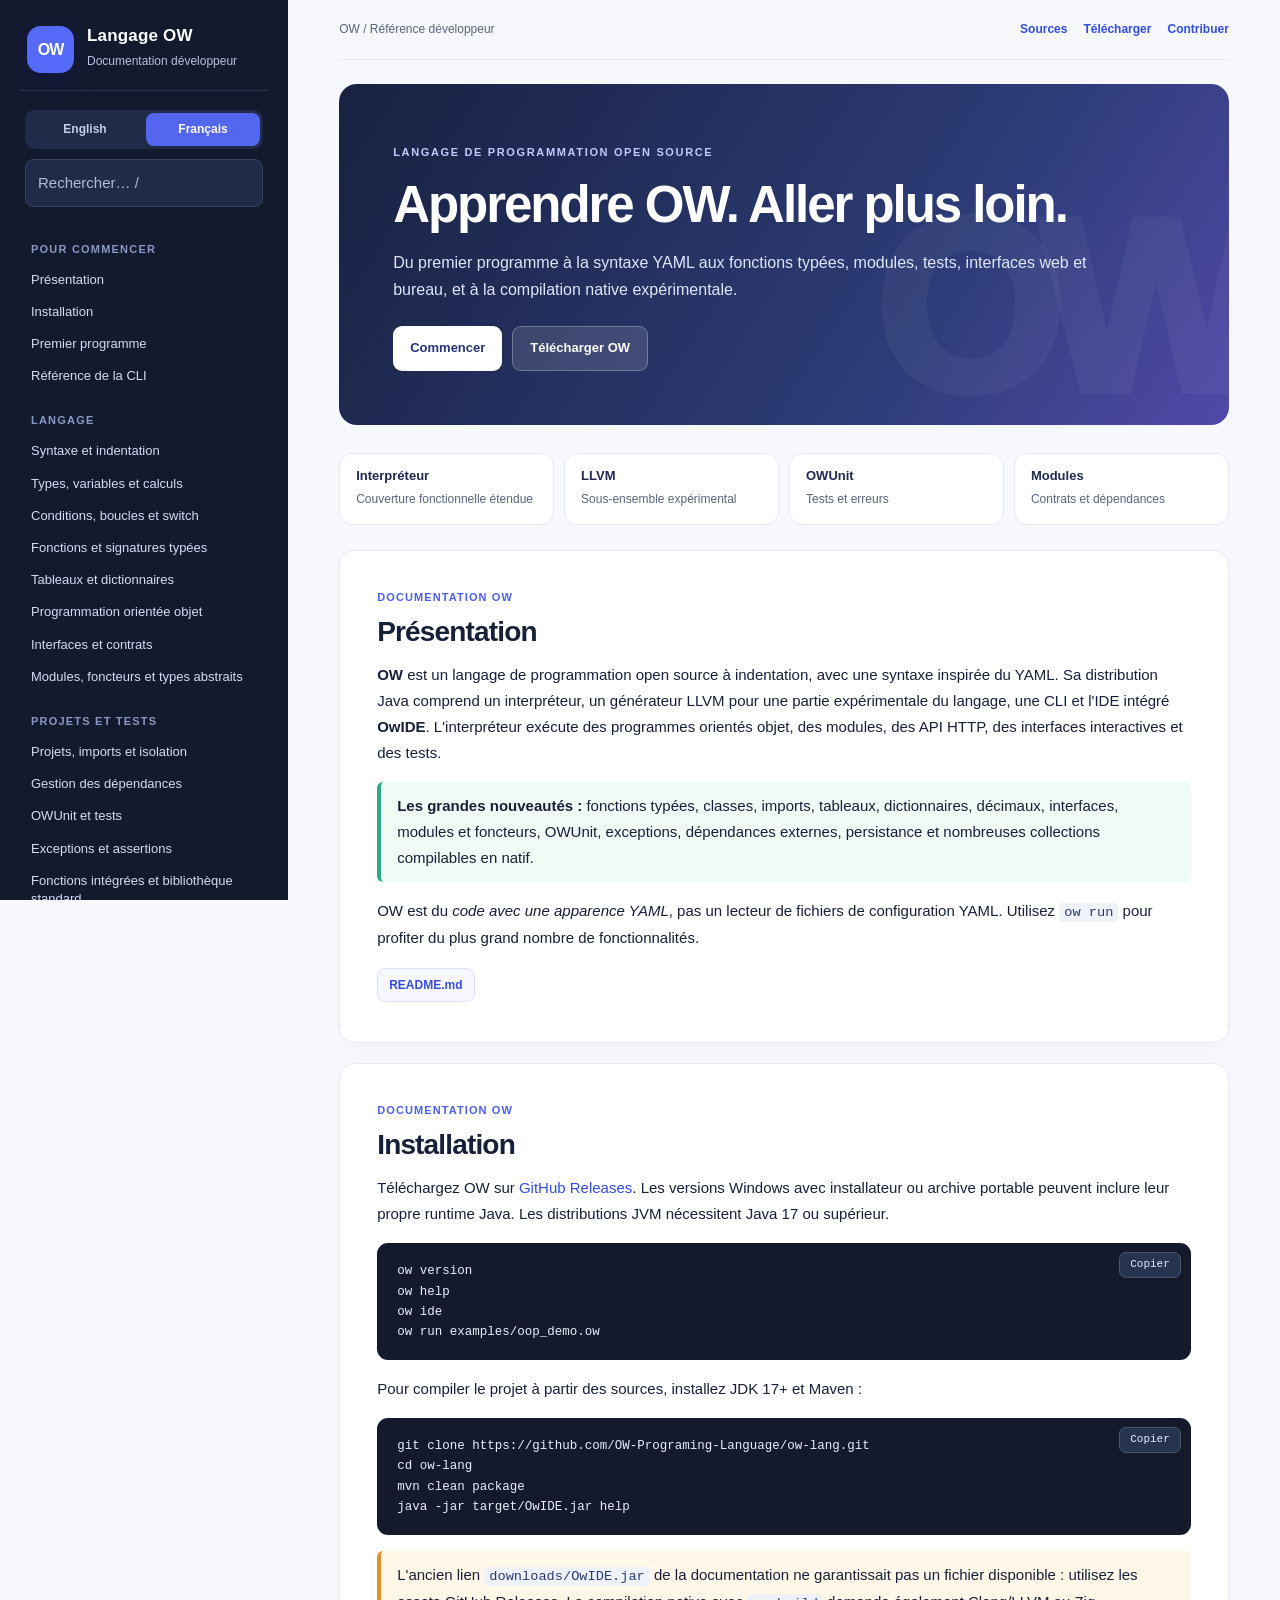
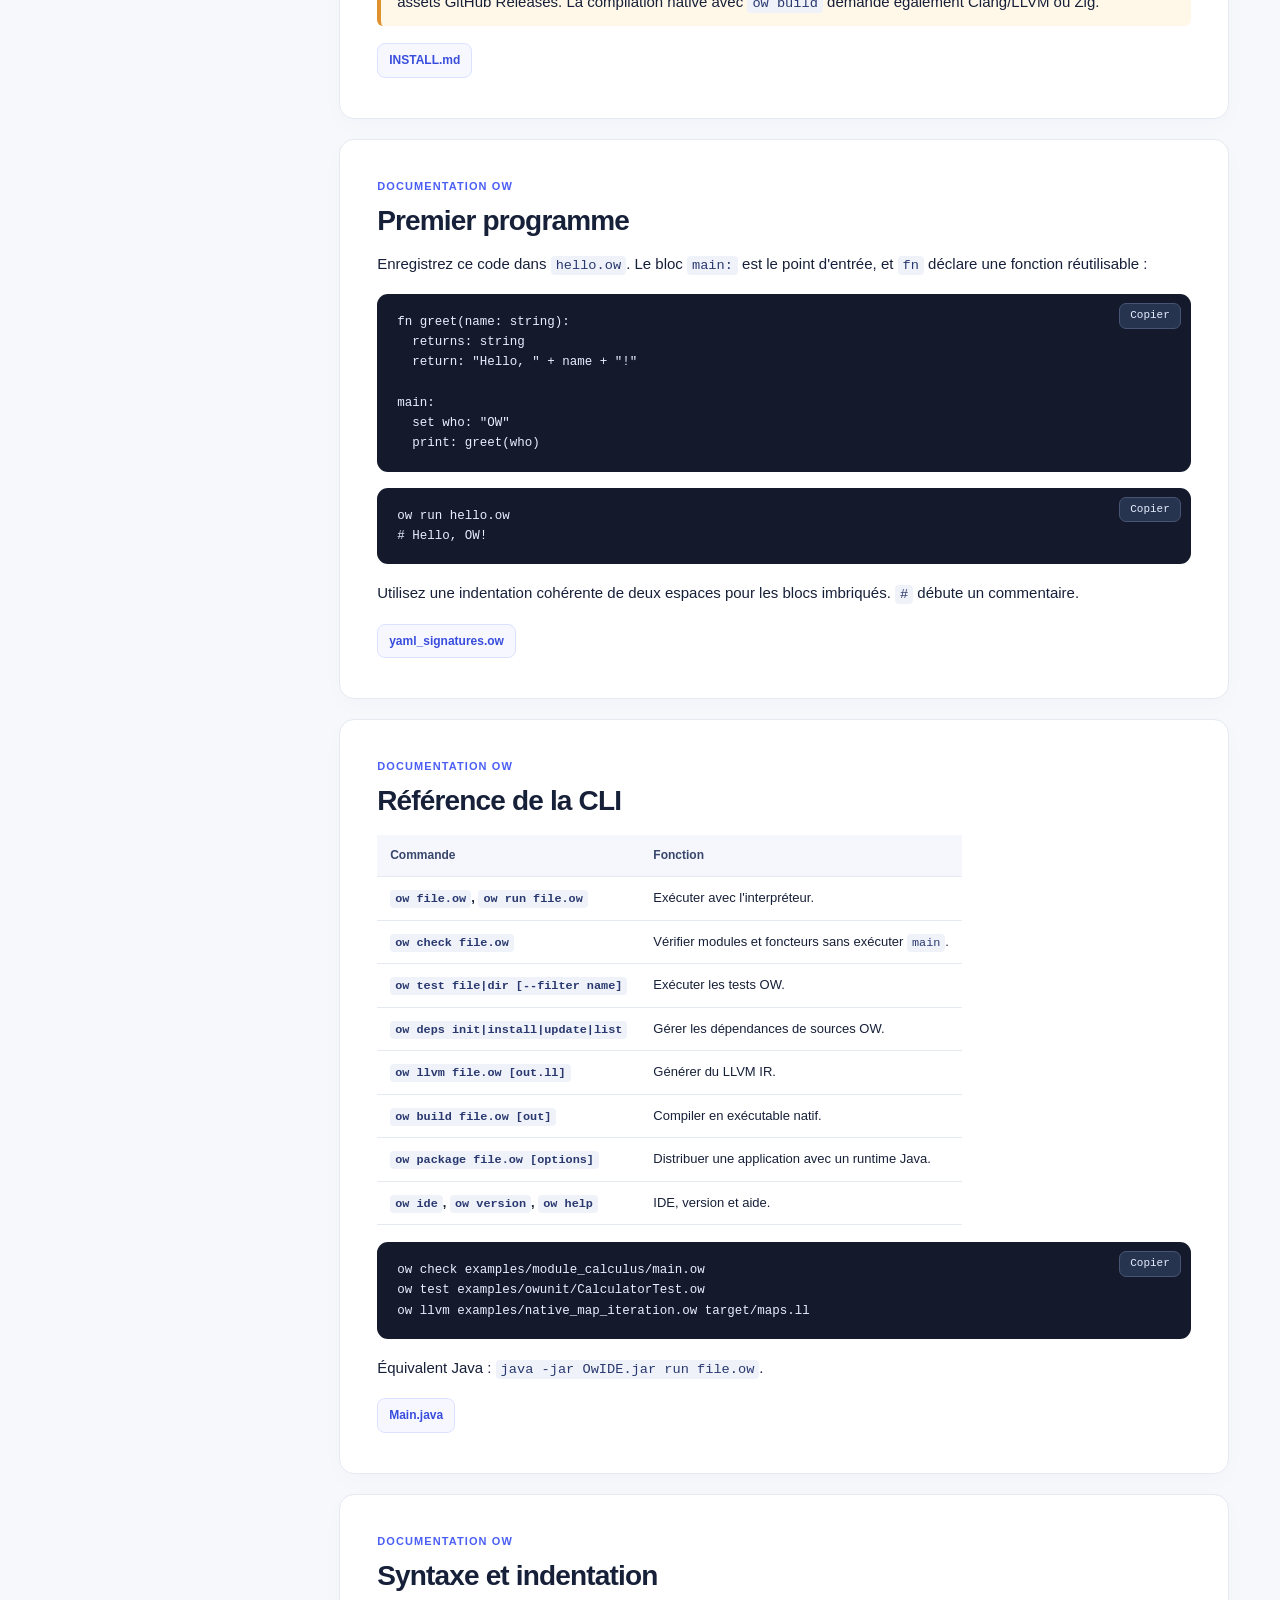
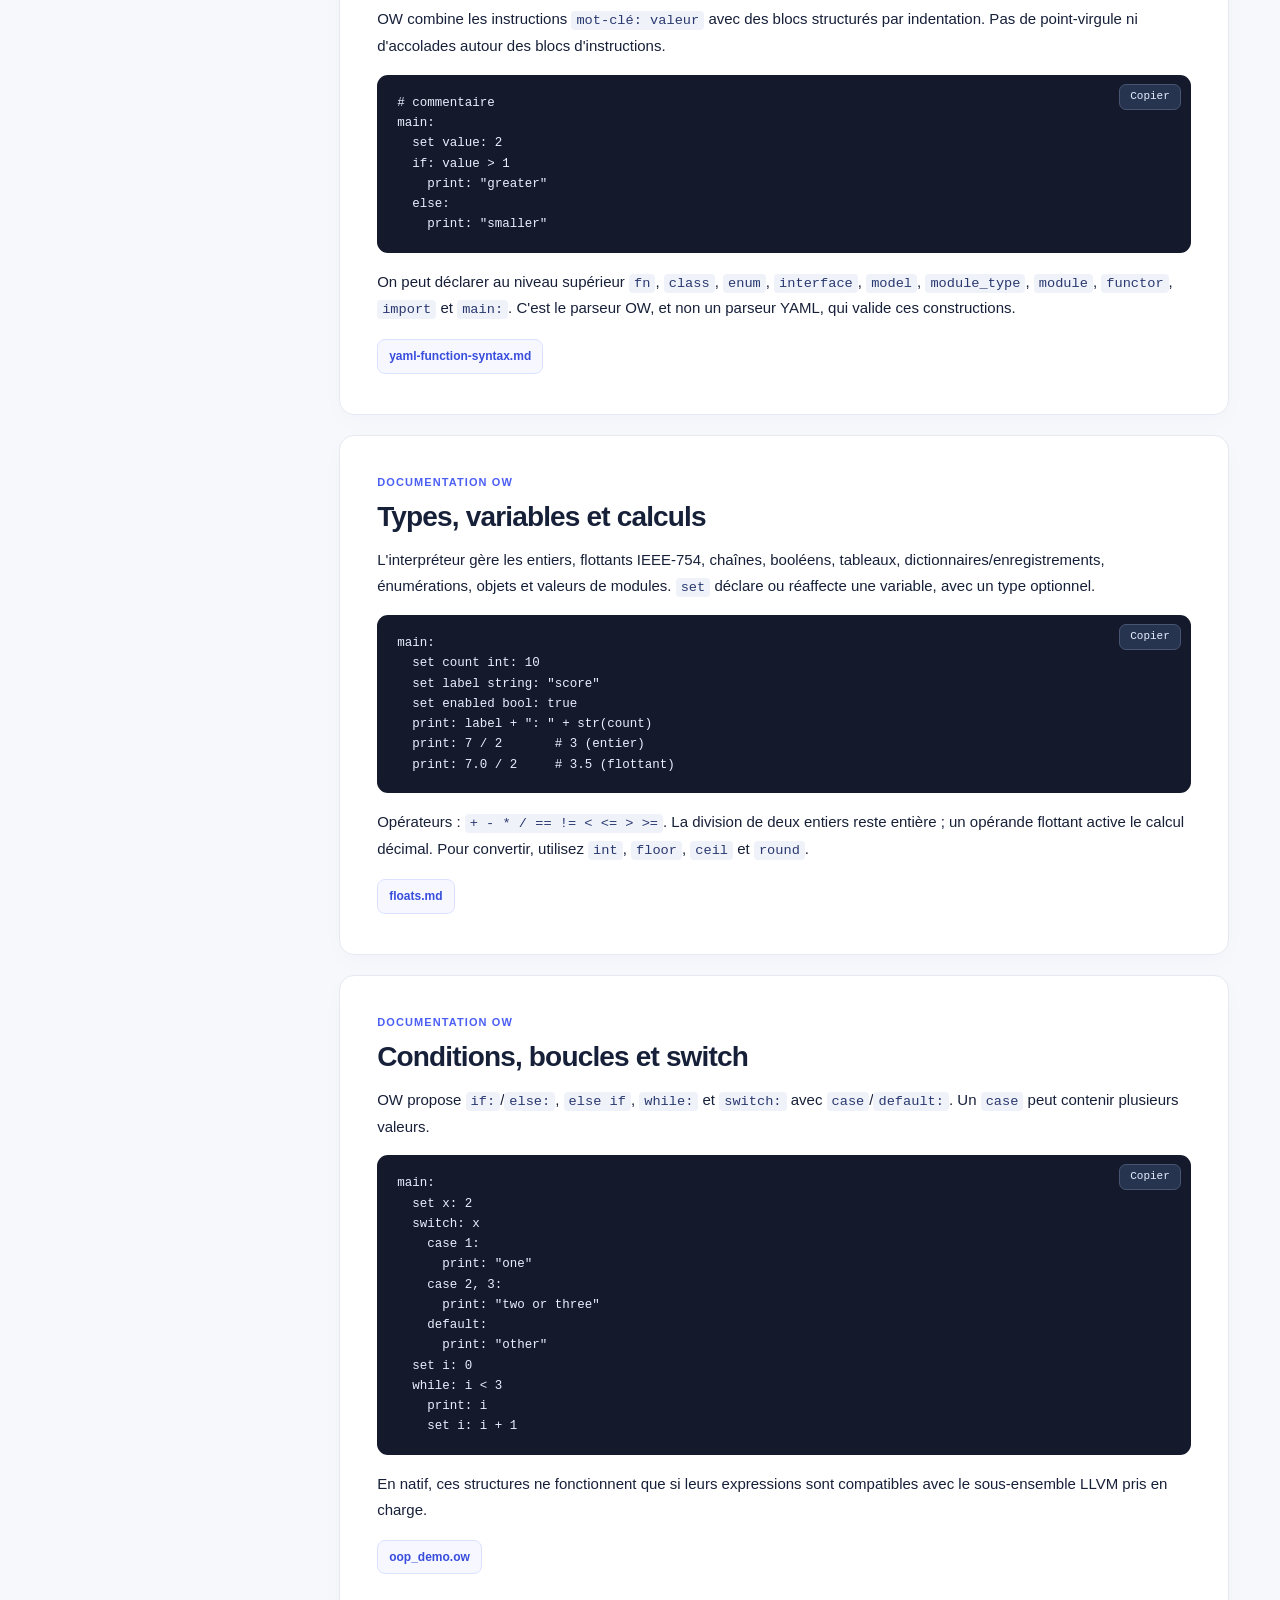
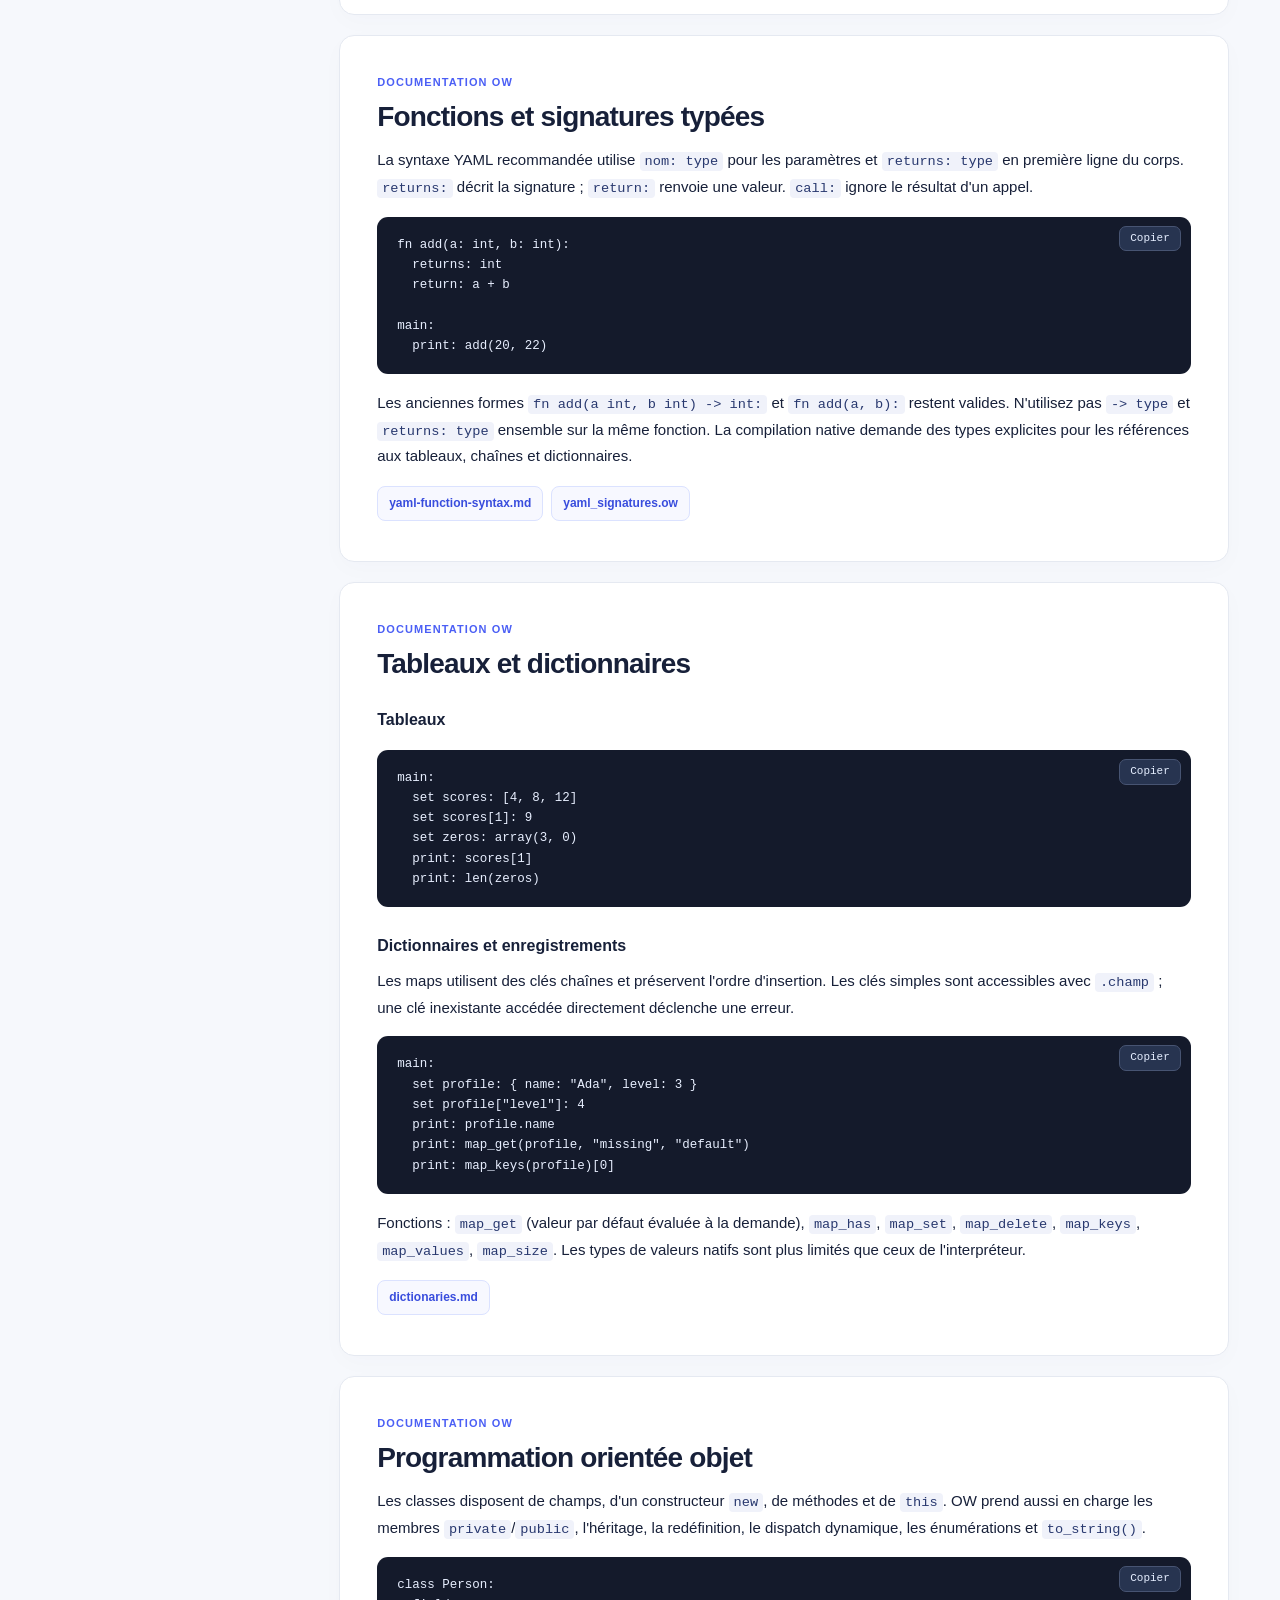
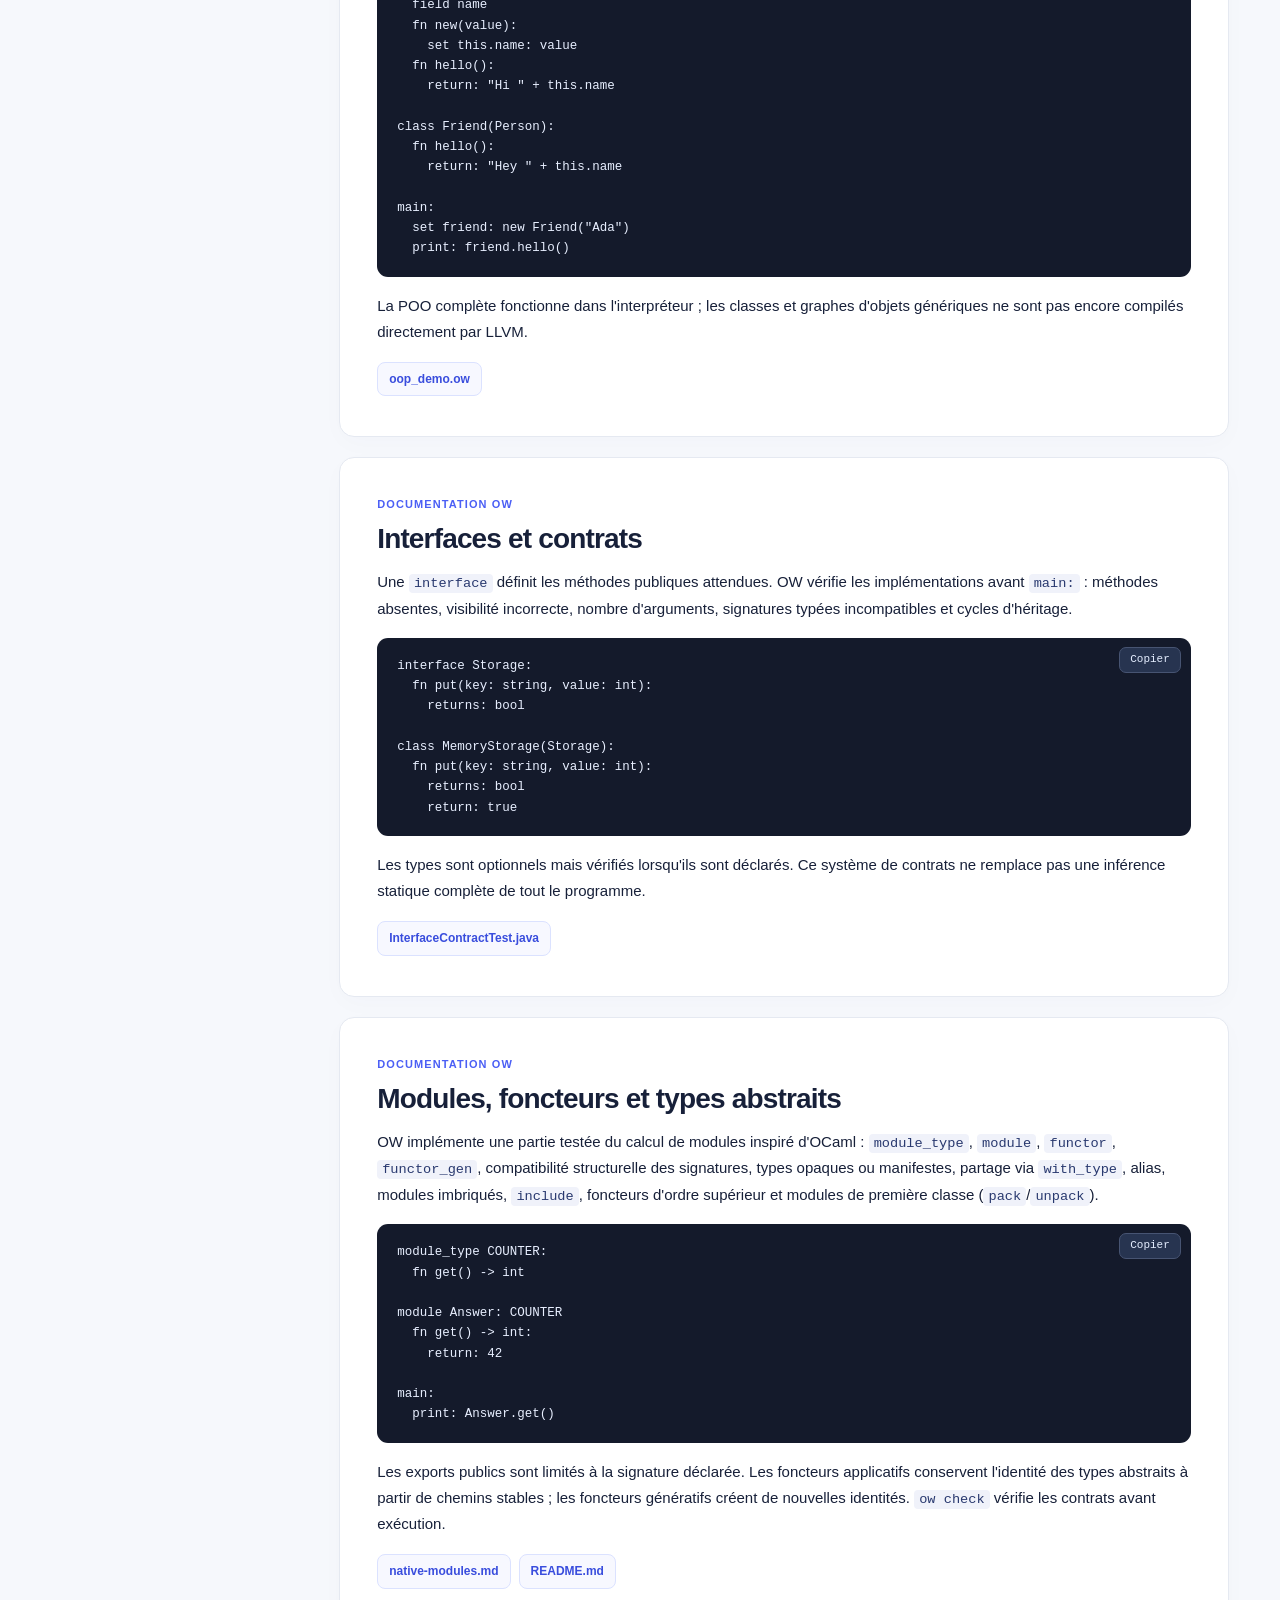
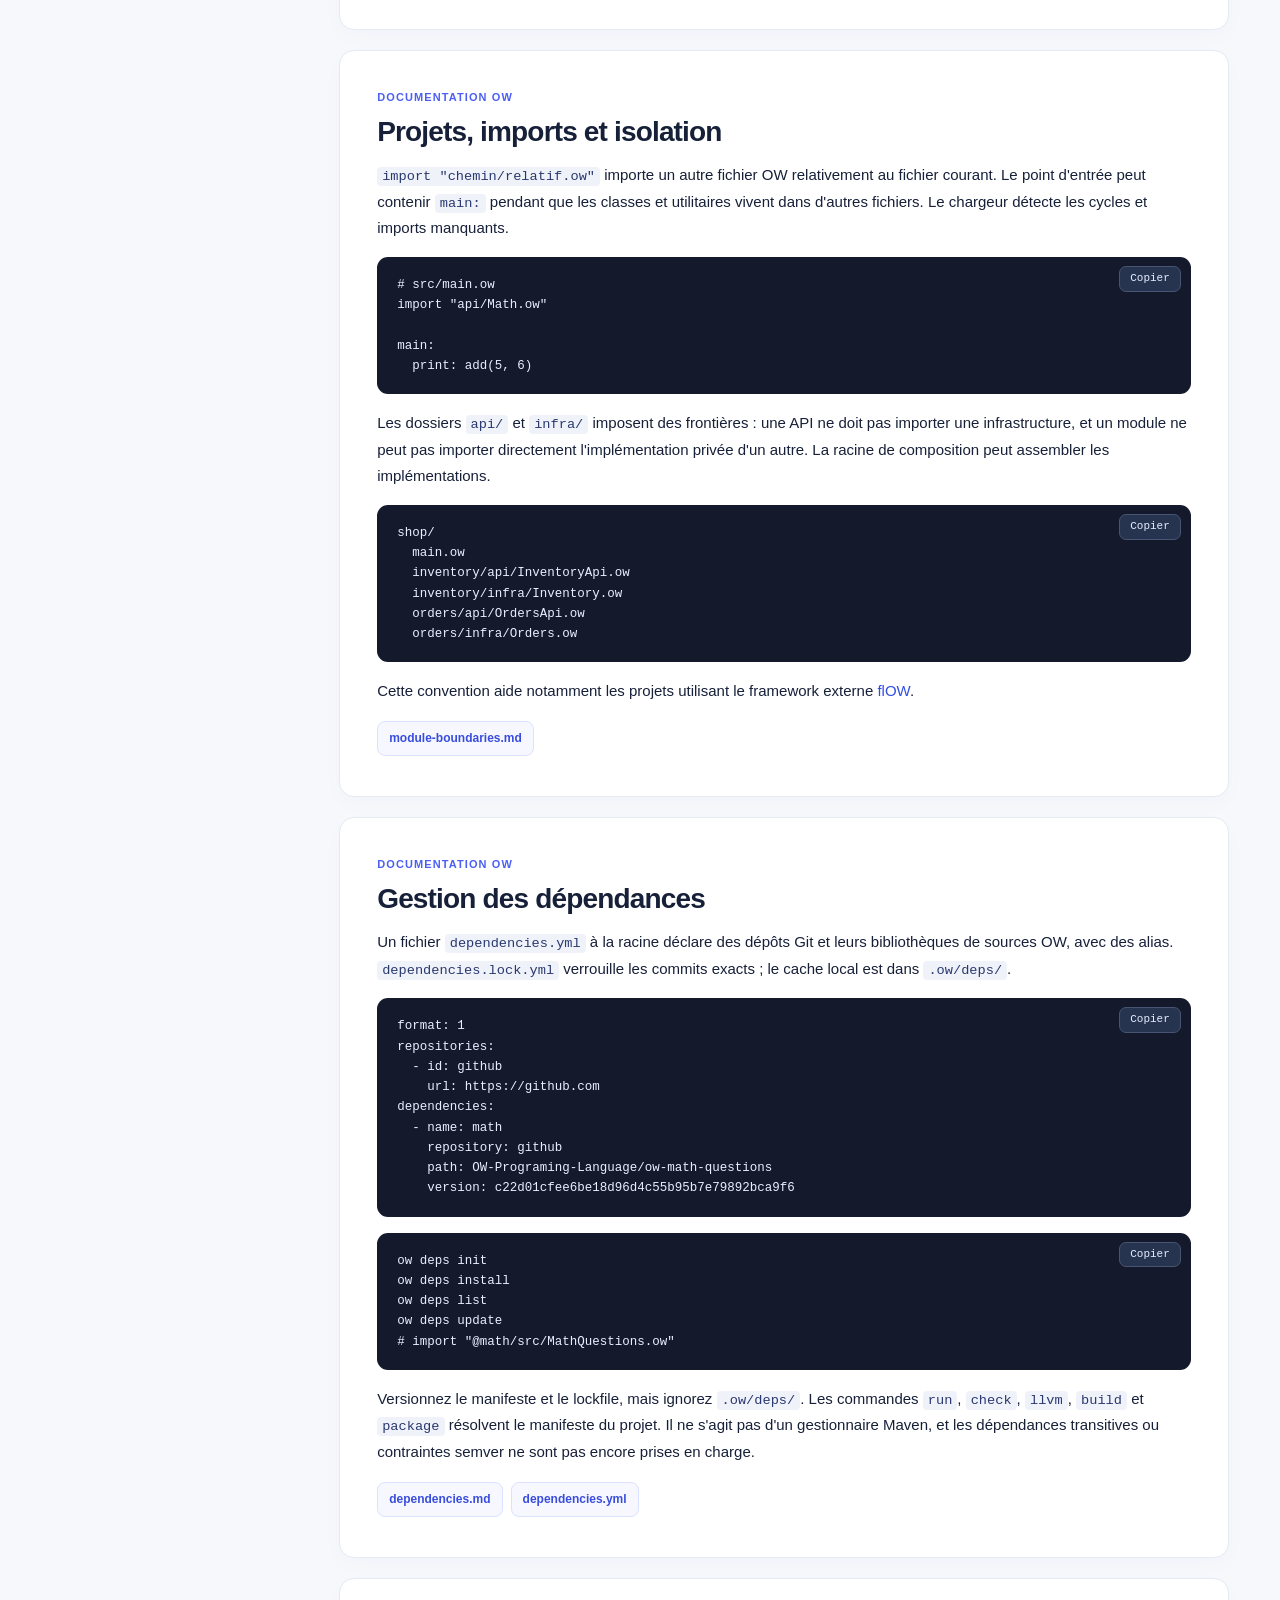
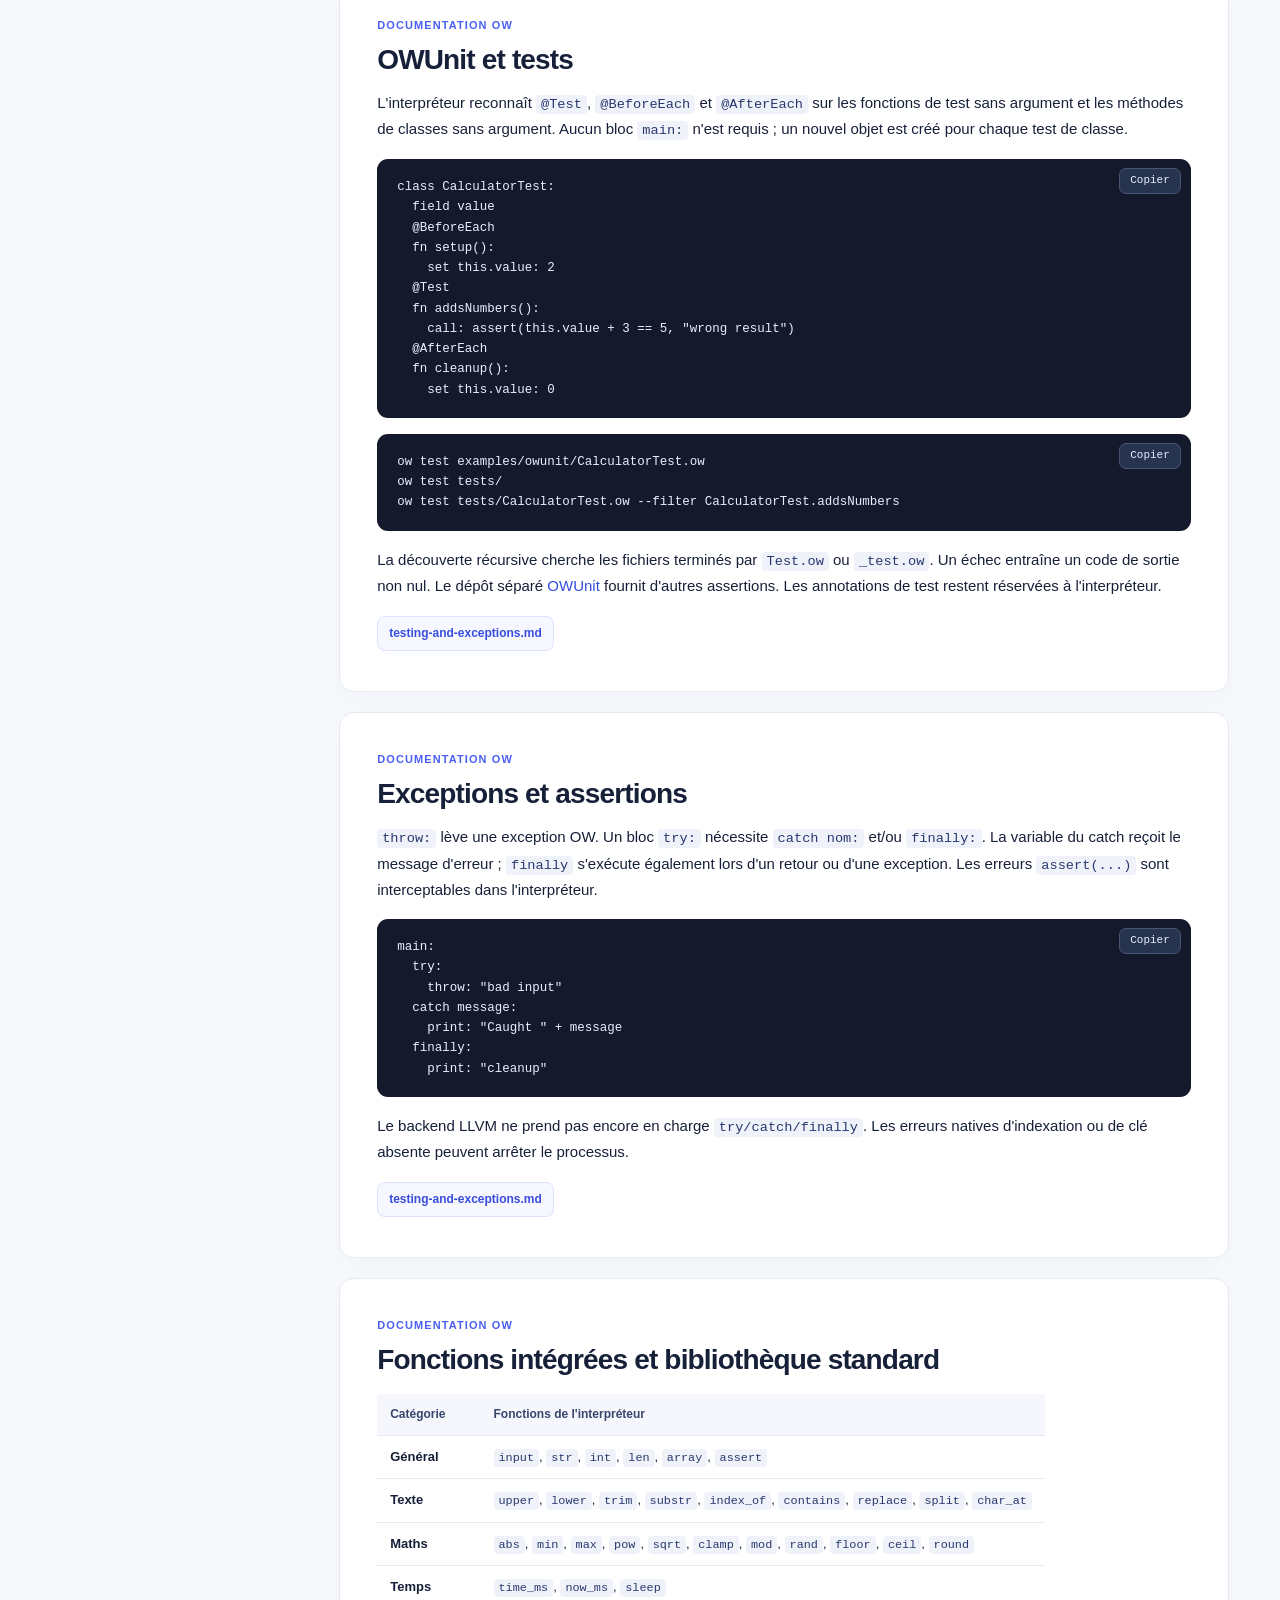
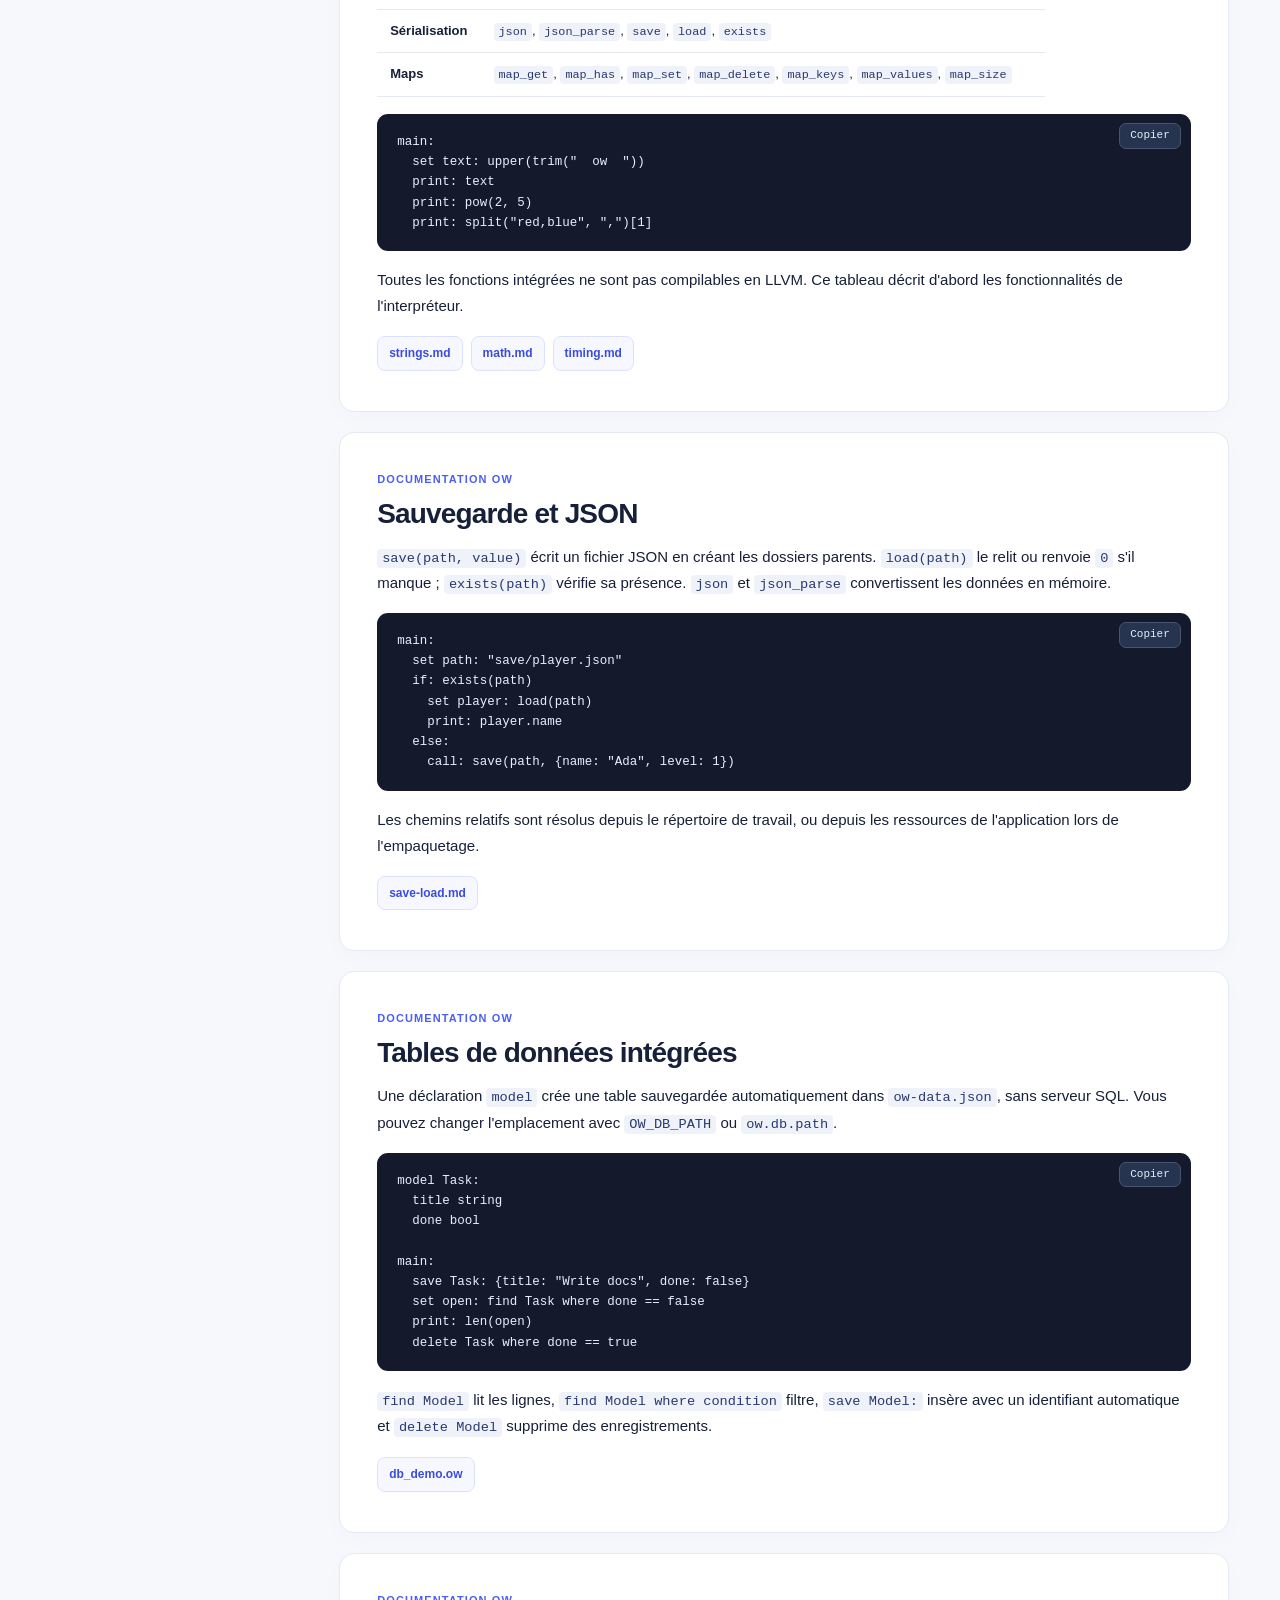
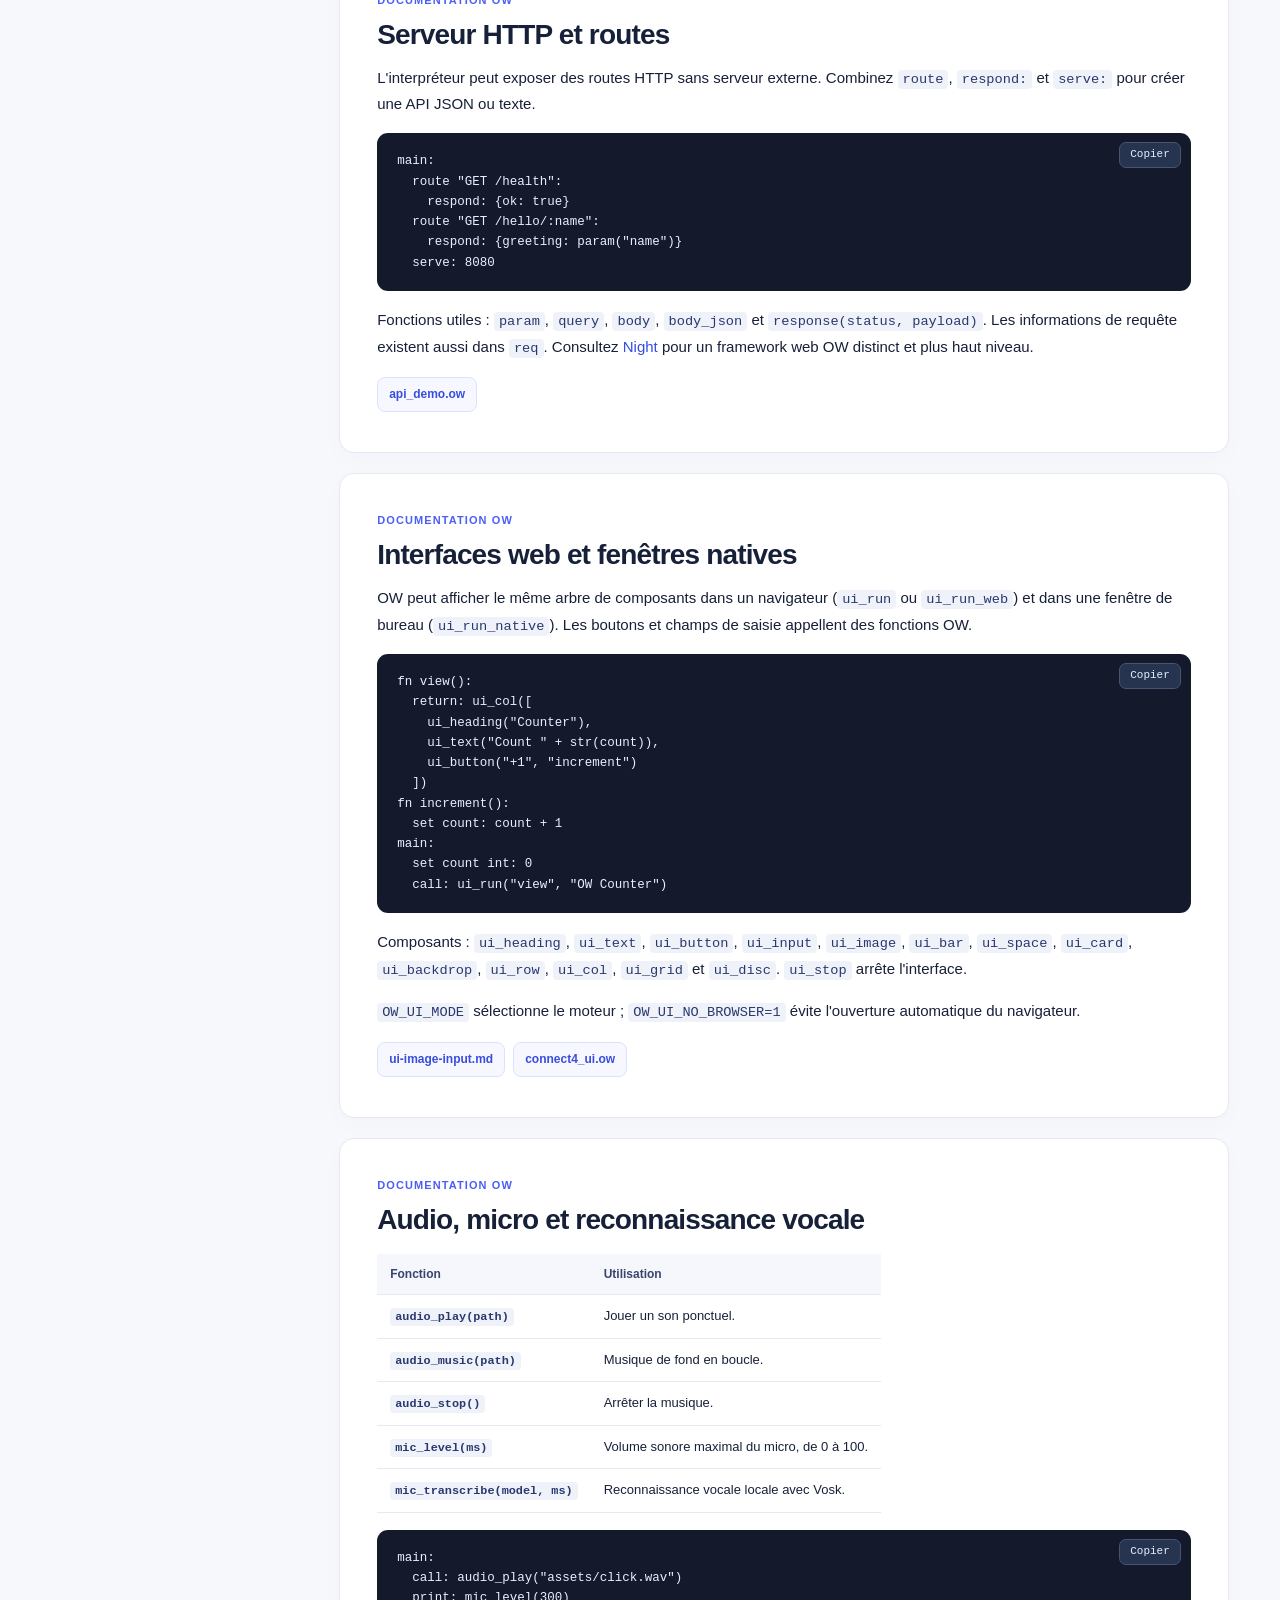
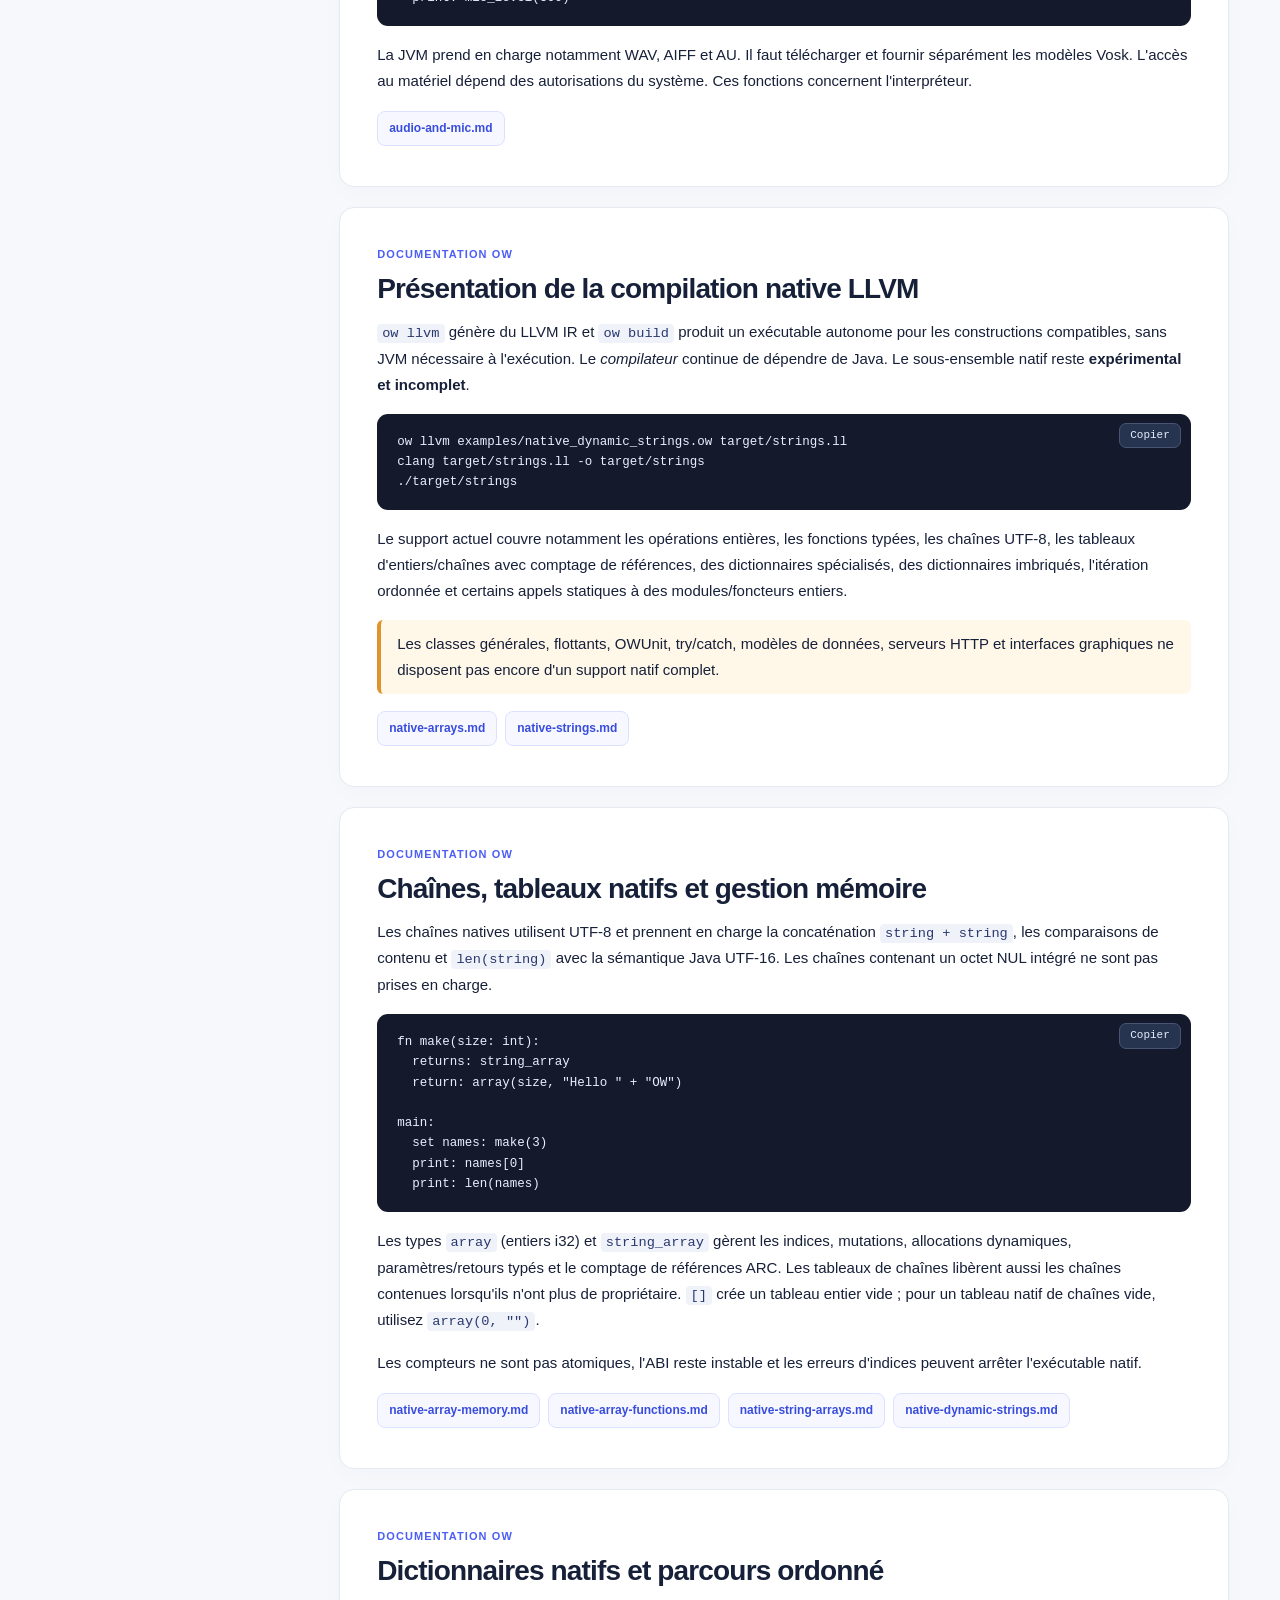
==== commit 9ea57e5b: "docs(fr): rewrite French OW guide to match current language and native compiler" ====
--- a/fr.html
+++ b/fr.html
@@ -1,500 +1,226 @@
-<!DOCTYPE html>
-<html lang="fr">
-<head>
-  <meta charset="UTF-8" />
-  <meta name="viewport" content="width=device-width, initial-scale=1.0" />
-  <title>Langage Ow — Documentation</title>
-  <link rel="stylesheet" href="style.css" />
-</head>
-<body>
-<div class="layout">
-
-  <aside class="sidebar">
-    <h1>Ow</h1>
-    <div class="tag">Un langage de programmation au format YAML</div>
-
-    <div class="lang-switch">
-      <a href="index.html">EN</a>
-      <a href="fr.html" class="active">FR</a>
-    </div>
-
-    <nav>
-      <div class="group-title">Pour commencer</div>
-      <ul>
-        <li><a href="#overview">Aperçu</a></li>
-        <li><a href="#install">Installation et exécution</a></li>
-        <li><a href="#first">Votre premier programme</a></li>
-        <li><a href="#ide">Utiliser l'IDE</a></li>
-      </ul>
-
-      <div class="group-title">Langage</div>
-      <ul>
-        <li><a href="#shape">La forme YAML</a></li>
-        <li><a href="#comments">Commentaires</a></li>
-        <li><a href="#variables">Variables (<code>set</code>)</a></li>
-        <li><a href="#print">Affichage</a></li>
-        <li><a href="#types">Nombres et chaînes</a></li>
-        <li><a href="#operators">Opérateurs</a></li>
-        <li><a href="#if">Si / Sinon</a></li>
-        <li><a href="#while">Boucles While</a></li>
-        <li><a href="#functions">Fonctions</a></li>
-      </ul>
-
-      <div class="group-title">Référence</div>
-      <ul>
-        <li><a href="#examples">Exemples de programmes</a></li>
-        <li><a href="#errors">Erreurs courantes</a></li>
-        <li><a href="#limits">Limitations</a></li>
-        <li><a href="#cheatsheet">Aide-mémoire</a></li>
-      </ul>
-    </nav>
-  </aside>
-
-  <main>
-    <div class="hero">
-      <span class="pill">v1 · au format YAML</span>
-      <h1>Le Langage Ow</h1>
-      <p class="lead">Un petit langage de programmation au format YAML, avec deux façons d'exécuter votre code : un interpréteur intégré pour un retour instantané, et une véritable chaîne LLVM/clang qui produit des exécutables <code>.exe</code> natifs.</p>
-      <div class="hero-actions">
-        <a class="button button-primary" href="downloads/OwIDE.jar" download>Télécharger Ow IDE</a>
-        <a class="button button-secondary" href="#install">Guide d'installation</a>
-      </div>
-    </div>
-
-    <!-- ============ Aperçu ============ -->
-    <section id="overview">
-      <h2>Aperçu</h2>
-      <p>Ow ressemble à du YAML, mais ce n'est pas de la configuration — c'est du code. Les instructions sont des <em>clés associées à des valeurs</em>, et les blocs sont définis par <em>l'indentation</em>, exactement comme en YAML. Les programmes contiennent toujours un bloc <code>main:</code>. Vous pouvez aussi définir des fonctions <code>fn</code> au niveau supérieur.</p>
-
-      <p>Hello, Ow :</p>
-<pre><code><span class="kw">main</span>:
-  <span class="kw">print</span>: <span class="str">"hello, ow!"</span></code></pre>
-
-      <p>Indentation de deux espaces, deux-points partout, pas d'accolades. Si vous savez écrire du YAML, vous savez écrire du Ow.</p>
-    </section>
-
-    <!-- ============ Installation ============ -->
-    <section id="install">
-      <h2>Installation et exécution</h2>
-
-      <h3>Ce qu'il vous faut</h3>
-      <ul>
-        <li><strong>Java 17+</strong> — requis pour exécuter l'IDE / le compilateur. <a href="https://adoptium.net/" target="_blank" rel="noopener">Téléchargez-le sur Adoptium</a>.</li>
-        <li><strong>clang</strong> (optionnel) — uniquement si vous souhaitez compiler des fichiers <code>.exe</code> natifs. Installez <a href="https://releases.llvm.org/" target="_blank" rel="noopener">LLVM</a> et assurez-vous que <code>clang</code> soit dans votre <code>PATH</code>.</li>
-      </ul>
-
-      <h3>Lancer l'IDE</h3>
-      <p><a class="button button-primary" href="downloads/OwIDE.jar" download>Télécharger OwIDE.jar</a></p>
-      <p>Depuis le dossier <code>target</code> du projet, double-cliquez sur <code>Run-OwIDE.bat</code>, ou exécutez depuis un terminal :</p>
-<pre><code>java -jar OwIDE.jar</code></pre>
-
-      <h3>Exécuter un fichier en ligne de commande</h3>
-<pre><code><span class="cm"># interprète un fichier .ow (clang non requis)</span>
-java -cp OwIDE.jar dev.oreo.Main --run hello.ow
-
-<span class="cm"># compile un .exe natif via LLVM/clang</span>
-java -cp OwIDE.jar dev.oreo.Main hello.ow hello.exe</code></pre>
-    </section>
-
-    <!-- ============ Premier programme ============ -->
-    <section id="first">
-      <h2>Votre premier programme</h2>
-      <p>Créez un fichier <code>hello.ow</code> avec ce contenu :</p>
-
-<pre><code><span class="kw">main</span>:
-  <span class="kw">set</span> name: <span class="str">"world"</span>
-  <span class="kw">print</span>: <span class="str">"hello, "</span> + name</code></pre>
-
-      <p>Dans l'IDE, cliquez sur <strong>Run ▶</strong>. Vous devriez voir :</p>
-<pre><code>hello, world</code></pre>
-
-      <div class="callout tip">
-        Deux façons d'exécuter : <strong>Run ▶</strong> utilise l'interpréteur (rapide, sans outils supplémentaires) — parfait pendant que vous écrivez du code. <strong>Build .exe</strong> compile via LLVM/clang en un véritable exécutable Windows que vous pouvez distribuer.
-      </div>
-    </section>
-
-    <!-- ============ Utiliser l'IDE ============ -->
-    <section id="ide">
-      <h2>Utiliser l'IDE</h2>
-      <p>L'IDE Ow est une petite application Swing qui contient tout ce qu'il faut pour écrire, exécuter et versionner votre code.</p>
-
-      <h3>Disposition</h3>
-      <ul>
-        <li><strong>Gauche — Arborescence du projet :</strong> double-cliquez sur n'importe quel fichier <code>.ow</code> pour l'ouvrir dans un onglet. Clic droit sur un dossier pour <em>Nouveau fichier</em>, <em>Nouveau dossier</em>, <em>Renommer</em> ou <em>Supprimer</em>.</li>
-        <li><strong>Centre — Onglets de l'éditeur :</strong> ouvrez autant de fichiers que vous voulez. Les onglets affichent <code>fichier.ow *</code> en cas de modifications non sauvegardées.</li>
-        <li><strong>Bas — Sortie :</strong> toute la sortie du programme, les erreurs du compilateur et la sortie des commandes Git apparaissent ici en temps réel.</li>
-      </ul>
-
-      <h3>Boutons de la barre d'outils</h3>
-      <table>
-        <tr><th>Bouton</th><th>Effet</th></tr>
-        <tr><td><code>New File</code></td><td>Crée un nouveau fichier <code>.ow</code> dans le projet ouvert</td></tr>
-        <tr><td><code>Open Folder</code></td><td>Définit un dossier comme racine du projet et affiche son contenu dans l'arbre</td></tr>
-        <tr><td><code>Save</code></td><td>Sauvegarde l'onglet actif</td></tr>
-        <tr><td><code>Run ▶</code></td><td>Interprète l'onglet actif en mémoire</td></tr>
-        <tr><td><code>Build .exe</code></td><td>Compile via LLVM/clang puis exécute le <code>.exe</code> généré</td></tr>
-        <tr><td><code>Git Status / Commit / Push</code></td><td>Opérations git en un clic dans le dossier ouvert</td></tr>
-      </table>
-
-      <h3>Menu Git</h3>
-      <p>Le workflow GitHub complet est disponible dans le menu <strong>Git</strong> :</p>
-      <ul>
-        <li><strong>Init Repo Here</strong> — <code>git init</code> dans le dossier ouvert</li>
-        <li><strong>Clone From URL…</strong> — collez n'importe quelle URL GitHub ; il clone le dépôt et l'ouvre comme votre projet</li>
-        <li><strong>Set GitHub Remote…</strong> — configure <code>origin</code> pour pouvoir pousser</li>
-        <li><strong>Configure Author…</strong> — définit <code>user.name</code> / <code>user.email</code> pour le dépôt</li>
-        <li><strong>Commit All… / Push / Pull / Status</strong> — les commandes du quotidien</li>
-      </ul>
-    </section>
-
-    <!-- ============ La forme YAML ============ -->
-    <section id="shape">
-      <h2>La forme YAML</h2>
-      <p>Ow s'appuie sur trois règles pour son apparence YAML :</p>
-      <ol>
-        <li><strong>Les instructions sont des <code>mot-clé: valeur</code>.</strong> Comme <code>set x: 5</code> ou <code>print: x</code>.</li>
-        <li><strong>Les blocs sont indentés de 2 espaces.</strong> Les tabulations ne sont pas autorisées ; le niveau d'indentation doit être un multiple de 2.</li>
-        <li><strong>Les éléments du niveau supérieur</strong> sont soit un bloc <code>main:</code> (requis, exactement un) soit un ou plusieurs blocs <code>fn nom(args):</code>.</li>
-      </ol>
-
-<pre><code><span class="cm"># un seul bloc main, déclarations fn optionnelles</span>
-<span class="kw">fn</span> <span class="fn">double</span>(n):
-  <span class="kw">return</span>: n * <span class="num">2</span>
-
-<span class="kw">main</span>:
-  <span class="kw">print</span>: <span class="fn">double</span>(<span class="num">21</span>)</code></pre>
-
-      <div class="callout warn">
-        L'indentation doit faire exactement 2 espaces par niveau. <code>4 espaces</code>, <code>1 tabulation</code> ou un nombre impair provoqueront une erreur du Lexer.
-      </div>
-    </section>
-
-    <!-- ============ Commentaires ============ -->
-    <section id="comments">
-      <h2>Commentaires</h2>
-      <p>Tout ce qui suit <code>#</code> sur une ligne est un commentaire. Ils sont autorisés partout sauf à l'intérieur d'une chaîne littérale.</p>
-<pre><code><span class="cm"># cette ligne entière est un commentaire</span>
-<span class="kw">main</span>:
-  <span class="kw">set</span> x: <span class="num">42</span>     <span class="cm"># un commentaire en fin de ligne fonctionne aussi</span>
-  <span class="kw">print</span>: <span class="str">"# ceci N'EST PAS un commentaire, c'est dans une chaîne"</span></code></pre>
-    </section>
-
-    <!-- ============ Variables ============ -->
-    <section id="variables">
-      <h2>Variables — <code>set</code></h2>
-      <p>Utilisez <code>set</code> pour créer ou mettre à jour une variable. Le premier <code>set</code> la déclare ; les <code>set</code> suivants la réassignent.</p>
-
-<pre><code><span class="kw">main</span>:
-  <span class="kw">set</span> x: <span class="num">5</span>            <span class="cm"># déclaration</span>
-  <span class="kw">set</span> x: x + <span class="num">1</span>        <span class="cm"># réassignation</span>
-  <span class="kw">print</span>: x              <span class="cm"># 6</span></code></pre>
-
-      <p>Les noms de variables se composent de <code>lettres / chiffres / _</code>, et doivent commencer par une lettre ou <code>_</code>.</p>
-
-      <div class="callout">
-        <strong>Portée :</strong> en v1, toutes les variables existent dans le bloc où elles sont définies. Les paramètres et variables locales d'une fonction restent à l'intérieur de la fonction. Il n'y a pas de variables globales.
-      </div>
-    </section>
-
-    <!-- ============ Affichage ============ -->
-    <section id="print">
-      <h2>Affichage — <code>print</code></h2>
-      <p><code>print</code> écrit son expression sur la sortie standard, suivie d'un saut de ligne.</p>
-
-<pre><code><span class="kw">main</span>:
-  <span class="kw">print</span>: <span class="num">42</span>
-  <span class="kw">print</span>: <span class="str">"hello"</span>
-  <span class="kw">print</span>: <span class="num">1</span> + <span class="num">2</span> * <span class="num">3</span>
-  <span class="kw">print</span>: <span class="str">"answer = "</span> + <span class="num">42</span></code></pre>
-      <p>Sortie :</p>
-<pre><code>42
-hello
-7
-answer = 42</code></pre>
-    </section>
-
-    <!-- ============ Types ============ -->
-    <section id="types">
-      <h2>Nombres et chaînes</h2>
-
-      <h3>Entiers</h3>
-      <p>Des nombres entiers comme <code>0</code>, <code>1</code>, <code>2025</code>. Les nombres négatifs s'écrivent <code>0 - n</code> pour le moment.</p>
-
-      <h3>Chaînes</h3>
-      <p>Du texte entre guillemets doubles. Échappements supportés :</p>
-      <table>
-        <tr><th>Échappement</th><th>Signification</th></tr>
-        <tr><td><code>\n</code></td><td>saut de ligne</td></tr>
-        <tr><td><code>\t</code></td><td>tabulation</td></tr>
-        <tr><td><code>\"</code></td><td>guillemet littéral</td></tr>
-        <tr><td><code>\\</code></td><td>barre oblique inverse</td></tr>
-      </table>
-
-<pre><code><span class="kw">main</span>:
-  <span class="kw">print</span>: <span class="str">"ligne un\nligne deux"</span>
-  <span class="kw">print</span>: <span class="str">"elle a dit \"salut\""</span></code></pre>
-
-      <h3>Chaîne + valeur</h3>
-      <p>L'opérateur <code>+</code> concatène lorsque l'un des deux côtés est une chaîne. Les nombres sont convertis automatiquement en chaîne.</p>
-<pre><code><span class="kw">main</span>:
-  <span class="kw">set</span> name: <span class="str">"ow"</span>
-  <span class="kw">set</span> n: <span class="num">3</span>
-  <span class="kw">print</span>: <span class="str">"salut "</span> + name + <span class="str">", numéro "</span> + n</code></pre>
-
-      <div class="callout warn">
-        La concaténation de chaînes fonctionne avec <strong>Run</strong> (interpréteur), mais le backend LLVM <strong>Build .exe</strong> ne supporte pour l'instant que l'affichage simple de <code>"texte"</code> — sans <code>+</code> sur les chaînes.
-      </div>
-    </section>
-
-    <!-- ============ Opérateurs ============ -->
-    <section id="operators">
-      <h2>Opérateurs</h2>
-
-      <h3>Arithmétique</h3>
-      <table>
-        <tr><th>Op</th><th>Signification</th><th>Exemple</th></tr>
-        <tr><td><code>+</code></td><td>addition (ou concaténation de chaînes)</td><td><code>1 + 2</code> → <code>3</code></td></tr>
-        <tr><td><code>-</code></td><td>soustraction</td><td><code>5 - 1</code> → <code>4</code></td></tr>
-        <tr><td><code>*</code></td><td>multiplication</td><td><code>3 * 4</code> → <code>12</code></td></tr>
-        <tr><td><code>/</code></td><td>division entière</td><td><code>7 / 2</code> → <code>3</code></td></tr>
-      </table>
-
-      <h3>Comparaison</h3>
-      <p>Les comparaisons donnent <code>1</code> (vrai) ou <code>0</code> (faux). Très utiles dans <code>if</code> et <code>while</code>.</p>
-      <table>
-        <tr><th>Op</th><th>Signification</th></tr>
-        <tr><td><code>==</code></td><td>égal</td></tr>
-        <tr><td><code>!=</code></td><td>différent</td></tr>
-        <tr><td><code>&lt;</code> &nbsp;<code>&gt;</code></td><td>strictement inférieur / supérieur</td></tr>
-        <tr><td><code>&lt;=</code> &nbsp;<code>&gt;=</code></td><td>inférieur ou égal / supérieur ou égal</td></tr>
-      </table>
-
-      <h3>Précédence</h3>
-      <ol>
-        <li><code>* /</code> ont la priorité la plus forte</li>
-        <li>puis <code>+ -</code></li>
-        <li>puis les comparaisons</li>
-      </ol>
-      <p>Utilisez des parenthèses pour modifier l'ordre : <code>(a + b) * c</code>.</p>
-    </section>
-
-    <!-- ============ Si / Sinon ============ -->
-    <section id="if">
-      <h2>Si / Sinon</h2>
-      <p>La condition suit le deux-points, et le corps est indenté de deux espaces. <code>else:</code> est optionnel et s'aligne avec <code>if:</code>.</p>
-
-<pre><code><span class="kw">main</span>:
-  <span class="kw">set</span> n: <span class="num">7</span>
-  <span class="kw">if</span>: n &gt; <span class="num">5</span>
-    <span class="kw">print</span>: <span class="str">"grand"</span>
-  <span class="kw">else</span>:
-    <span class="kw">print</span>: <span class="str">"petit"</span></code></pre>
-
-      <h3>Conditions imbriquées</h3>
-<pre><code><span class="kw">main</span>:
-  <span class="kw">set</span> n: <span class="num">0</span>
-  <span class="kw">if</span>: n &gt; <span class="num">0</span>
-    <span class="kw">print</span>: <span class="str">"positif"</span>
-  <span class="kw">else</span>:
-    <span class="kw">if</span>: n == <span class="num">0</span>
-      <span class="kw">print</span>: <span class="str">"zéro"</span>
-    <span class="kw">else</span>:
-      <span class="kw">print</span>: <span class="str">"négatif"</span></code></pre>
-
-      <p>Les conditions peuvent être une comparaison, un nombre (non-zéro = vrai), ou un appel de fonction qui retourne un nombre.</p>
-    </section>
-
-    <!-- ============ Boucles While ============ -->
-    <section id="while">
-      <h2>Boucles While</h2>
-
-<pre><code><span class="kw">main</span>:
-  <span class="kw">set</span> i: <span class="num">0</span>
-  <span class="kw">while</span>: i &lt; <span class="num">5</span>
-    <span class="kw">print</span>: i
-    <span class="kw">set</span> i: i + <span class="num">1</span></code></pre>
-
-      <p>Sortie :</p>
-<pre><code>0
-1
-2
-3
-4</code></pre>
-
-      <div class="callout">
-        Il n'y a pas de <code>break</code> ou <code>continue</code> en v1 — exprimez la même logique avec une variable de drapeau, ou refactorez avec un <code>return:</code> anticipé dans une fonction.
-      </div>
-    </section>
-
-    <!-- ============ Fonctions ============ -->
-    <section id="functions">
-      <h2>Fonctions</h2>
-
-      <h3>Déclaration</h3>
-      <p>Les fonctions se placent au niveau supérieur (en dehors de <code>main:</code>). Une fonction prend un nombre quelconque de paramètres entiers et retourne un entier avec <code>return:</code>.</p>
-
-<pre><code><span class="kw">fn</span> <span class="fn">add</span>(a, b):
-  <span class="kw">return</span>: a + b
-
-<span class="kw">main</span>:
-  <span class="kw">print</span>: <span class="fn">add</span>(<span class="num">3</span>, <span class="num">4</span>)   <span class="cm"># 7</span></code></pre>
-
-      <h3>Appel</h3>
-      <p>Deux façons d'appeler une fonction :</p>
-      <ul>
-        <li>En tant qu'expression — partout où une valeur est attendue : <code>set s: add(3, 4)</code></li>
-        <li>En tant qu'instruction — pour ignorer le résultat : <code>call: add(3, 4)</code></li>
-      </ul>
-
-      <h3>Récursion</h3>
-<pre><code><span class="kw">fn</span> <span class="fn">fact</span>(n):
-  <span class="kw">if</span>: n &lt;= <span class="num">1</span>
-    <span class="kw">return</span>: <span class="num">1</span>
-  <span class="kw">else</span>:
-    <span class="kw">return</span>: n * <span class="fn">fact</span>(n - <span class="num">1</span>)
-
-<span class="kw">main</span>:
-  <span class="kw">print</span>: <span class="fn">fact</span>(<span class="num">6</span>)   <span class="cm"># 720</span></code></pre>
-
-      <div class="callout warn">
-        Les arguments et valeurs de retour des fonctions sont uniquement des <strong>entiers</strong>. Vous pouvez utiliser des chaînes dans <code>main:</code>, mais on ne peut pas encore les passer à travers des fonctions.
-      </div>
-    </section>
-
-    <!-- ============ Exemples ============ -->
-    <section id="examples">
-      <h2>Exemples de programmes</h2>
-
-      <h3>FizzBuzz</h3>
-<pre><code><span class="kw">main</span>:
-  <span class="kw">set</span> i: <span class="num">1</span>
-  <span class="kw">while</span>: i &lt;= <span class="num">15</span>
-    <span class="kw">if</span>: (i / <span class="num">3</span>) * <span class="num">3</span> == i
-      <span class="kw">if</span>: (i / <span class="num">5</span>) * <span class="num">5</span> == i
-        <span class="kw">print</span>: <span class="str">"FizzBuzz"</span>
-      <span class="kw">else</span>:
-        <span class="kw">print</span>: <span class="str">"Fizz"</span>
-    <span class="kw">else</span>:
-      <span class="kw">if</span>: (i / <span class="num">5</span>) * <span class="num">5</span> == i
-        <span class="kw">print</span>: <span class="str">"Buzz"</span>
-      <span class="kw">else</span>:
-        <span class="kw">print</span>: i
-    <span class="kw">set</span> i: i + <span class="num">1</span></code></pre>
-
-      <h3>Fonction puissance</h3>
-<pre><code><span class="kw">fn</span> <span class="fn">pow</span>(base, exp):
-  <span class="kw">set</span> result: <span class="num">1</span>
-  <span class="kw">while</span>: exp &gt; <span class="num">0</span>
-    <span class="kw">set</span> result: result * base
-    <span class="kw">set</span> exp: exp - <span class="num">1</span>
-  <span class="kw">return</span>: result
-
-<span class="kw">main</span>:
-  <span class="kw">print</span>: <span class="fn">pow</span>(<span class="num">2</span>, <span class="num">10</span>)    <span class="cm"># 1024</span>
-  <span class="kw">print</span>: <span class="fn">pow</span>(<span class="num">3</span>, <span class="num">4</span>)     <span class="cm"># 81</span></code></pre>
-
-      <h3>PGCD (Euclide)</h3>
-<pre><code><span class="kw">fn</span> <span class="fn">gcd</span>(a, b):
-  <span class="kw">while</span>: b != <span class="num">0</span>
-    <span class="kw">set</span> t: b
-    <span class="kw">set</span> b: a - (a / b) * b
-    <span class="kw">set</span> a: t
-  <span class="kw">return</span>: a
-
-<span class="kw">main</span>:
-  <span class="kw">print</span>: <span class="fn">gcd</span>(<span class="num">462</span>, <span class="num">1071</span>)   <span class="cm"># 21</span></code></pre>
-
-      <h3>Somme 1..n</h3>
-<pre><code><span class="kw">fn</span> <span class="fn">sumTo</span>(n):
-  <span class="kw">set</span> s: <span class="num">0</span>
-  <span class="kw">set</span> i: <span class="num">1</span>
-  <span class="kw">while</span>: i &lt;= n
-    <span class="kw">set</span> s: s + i
-    <span class="kw">set</span> i: i + <span class="num">1</span>
-  <span class="kw">return</span>: s
-
-<span class="kw">main</span>:
-  <span class="kw">print</span>: <span class="str">"somme 1..100 = "</span> + <span class="fn">sumTo</span>(<span class="num">100</span>)</code></pre>
-    </section>
-
-    <!-- ============ Erreurs courantes ============ -->
-    <section id="errors">
-      <h2>Erreurs courantes et solutions</h2>
-
-      <h3>« Indentation must be a multiple of 2 spaces »</h3>
-      <p>Vous avez utilisé 1 / 3 / 4 espaces ou une tabulation. Passez à des indentations de 2 espaces.</p>
-
-      <h3>« Expected statement (set/print/if/while/return/call) »</h3>
-      <p>Chaque ligne d'un bloc doit commencer par l'un de ces mots-clés. Les expressions seules comme <code>x + 1</code> ne sont pas des instructions.</p>
-
-      <h3>« Undefined variable: x »</h3>
-      <p>Vous avez lu <code>x</code> avant son premier <code>set x: …</code>. Une variable ne peut pas être utilisée avant sa première affectation.</p>
-
-      <h3>« Unknown function: foo »</h3>
-      <p>Soit le nom est mal orthographié, soit il manque la déclaration <code>fn foo(...):</code> au-dessus de <code>main:</code>.</p>
-
-      <h3>« Build needs <code>clang</code> on PATH »</h3>
-      <p>Concerne uniquement <strong>Build .exe</strong>. <strong>Run ▶</strong> fonctionne sans clang. Pour obtenir clang, installez <a href="https://releases.llvm.org/" target="_blank" rel="noopener">LLVM</a> et redémarrez l'IDE.</p>
-    </section>
-
-    <!-- ============ Limitations ============ -->
-    <section id="limits">
-      <h2>Limitations et particularités</h2>
-      <ul>
-        <li>Un seul bloc <code>main:</code> par fichier. Plusieurs fichiers / imports ne sont pas encore supportés.</li>
-        <li>Pas encore de tableaux, dictionnaires ou objets. Les variables sont des entiers ou des chaînes.</li>
-        <li>Pas de <code>break</code> / <code>continue</code> dans les boucles.</li>
-        <li>Pas de type booléen. Utilisez <code>0</code> / non-zéro, ou des comparaisons.</li>
-        <li>Division entière uniquement — <code>7 / 2</code> vaut <code>3</code>, pas <code>3.5</code>.</li>
-        <li>Pas de bibliothèque standard — uniquement <code>print</code> et l'arithmétique.</li>
-        <li><strong>Run</strong> (interpréteur) supporte toutes les fonctionnalités. <strong>Build .exe</strong> ne supporte pas encore la concaténation de chaînes ni les chaînes à travers les fonctions.</li>
-      </ul>
-    </section>
-
-    <!-- ============ Aide-mémoire ============ -->
-    <section id="cheatsheet">
-      <h2>Aide-mémoire</h2>
-
-<pre><code><span class="cm"># littéraux</span>
-<span class="num">42</span>            <span class="cm"># entier</span>
-<span class="str">"hello"</span>       <span class="cm"># chaîne avec \n \t \" \\</span>
-
-<span class="cm"># déclaration / réassignation</span>
-<span class="kw">set</span> nom: valeur
-
-<span class="cm"># affichage</span>
-<span class="kw">print</span>: expr
-
-<span class="cm"># si / sinon</span>
-<span class="kw">if</span>: cond
-  corps
-<span class="kw">else</span>:
-  corps
-
-<span class="cm"># tant que</span>
-<span class="kw">while</span>: cond
-  corps
-
-<span class="cm"># définition de fonction (niveau supérieur)</span>
-<span class="kw">fn</span> <span class="fn">nom</span>(a, b):
-  <span class="kw">return</span>: expr
-
-<span class="cm"># appel de fonction (expression ou instruction)</span>
-<span class="kw">set</span> r: <span class="fn">nom</span>(<span class="num">1</span>, <span class="num">2</span>)
-<span class="kw">call</span>: <span class="fn">nom</span>(<span class="num">1</span>, <span class="num">2</span>)
-
-<span class="cm"># opérateurs (priorité forte → faible)</span>
-*  /        <span class="cm"># multiplication, division entière</span>
-+  -        <span class="cm"># addition, soustraction (ou concaténation de chaînes)</span>
-== !=       <span class="cm"># égalité</span>
-&lt; &gt; &lt;= &gt;=   <span class="cm"># comparaison</span></code></pre>
-    </section>
-
-    <footer>
-      <p>Documentation du Langage Ow · référence sur une seule page. Le code source se trouve dans <code>src/main/java/dev/oreo/</code>.</p>
-    </footer>
-  </main>
-
-</div>
-</body>
-</html>
+<!doctype html><html lang="fr"><head><meta charset="utf-8"><meta name="viewport" content="width=device-width,initial-scale=1"><meta name="description" content="Documentation complète du langage OW : syntaxe, objets, modules, OWUnit, dépendances, interfaces et compilation native LLVM expérimentale."><title>Langage OW — Documentation complète</title><link rel="stylesheet" href="style.css"></head><body><div class="layout">
+<aside class="sidebar" data-open="false"><a class="brand" href="#overview"><span class="brand-mark">OW</span><span><strong>Langage OW</strong><small>Documentation développeur</small></span></a><button type="button" id="mobile-toggle" class="mobile-toggle" aria-controls="docs-nav" aria-expanded="false">☰ Menu</button><div class="side-controls"><div class="lang-switch" aria-label="Langue"><a data-language-switch href="index.html" lang="en">English</a><a class="active" href="fr.html" lang="fr" aria-current="page">Français</a></div><input type="search" class="search" id="docs-search" placeholder="Rechercher… /" aria-label="Rechercher dans la documentation" autocomplete="off"></div><nav id="docs-nav" aria-label="Sommaire de la documentation"><div class="nav-group"><h2>Pour commencer</h2><ul><li><a href="#overview">Présentation</a></li><li><a href="#install">Installation</a></li><li><a href="#quickstart">Premier programme</a></li><li><a href="#cli">Référence de la CLI</a></li></ul></div><div class="nav-group"><h2>Langage</h2><ul><li><a href="#syntax">Syntaxe et indentation</a></li><li><a href="#types">Types, variables et calculs</a></li><li><a href="#control">Conditions, boucles et switch</a></li><li><a href="#functions">Fonctions et signatures typées</a></li><li><a href="#collections">Tableaux et dictionnaires</a></li><li><a href="#oop">Programmation orientée objet</a></li><li><a href="#interfaces">Interfaces et contrats</a></li><li><a href="#modules">Modules, foncteurs et types abstraits</a></li></ul></div><div class="nav-group"><h2>Projets et tests</h2><ul><li><a href="#imports">Projets, imports et isolation</a></li><li><a href="#dependencies">Gestion des dépendances</a></li><li><a href="#testing">OWUnit et tests</a></li><li><a href="#exceptions">Exceptions et assertions</a></li><li><a href="#builtins">Fonctions intégrées et bibliothèque standard</a></li></ul></div><div class="nav-group"><h2>Applications</h2><ul><li><a href="#files">Sauvegarde et JSON</a></li><li><a href="#database">Tables de données intégrées</a></li><li><a href="#http">Serveur HTTP et routes</a></li><li><a href="#ui">Interfaces web et fenêtres natives</a></li><li><a href="#audio">Audio, micro et reconnaissance vocale</a></li></ul></div><div class="nav-group"><h2>LLVM natif</h2><ul><li><a href="#native">Présentation de la compilation native LLVM</a></li><li><a href="#native-arrays">Chaînes, tableaux natifs et gestion mémoire</a></li><li><a href="#native-maps">Dictionnaires natifs et parcours ordonné</a></li><li><a href="#native-modules">Modules et foncteurs en natif</a></li><li><a href="#packaging">Distribuer une application OW</a></li></ul></div><div class="nav-group"><h2>Pour aller plus loin</h2><ul><li><a href="#ide">OwIDE et OWler-IDE</a></li><li><a href="#examples">Exemples exécutables</a></li><li><a href="#limits">Compatibilité et limites</a></li><li><a href="#troubleshooting">Résolution des problèmes</a></li><li><a href="#ecosystem">Écosystème OW</a></li><li><a href="#cheatsheet">Aide-mémoire</a></li></ul></div></nav><div class="side-footer">Documentation liée à <a href="https://github.com/OW-Programing-Language/ow-lang">ow-lang</a><p>L'interpréteur possède plus de fonctionnalités que le backend LLVM.</p></div></aside>
+<div class="content-shell"><div class="content"><div class="topline"><span>OW / Référence développeur</span><span class="topline-links"><a href="https://github.com/OW-Programing-Language/ow-lang">Sources</a><a href="https://github.com/OW-Programing-Language/ow-lang/releases">Télécharger</a><a href="https://github.com/OW-Programing-Language/owdocs">Contribuer</a></span></div><header class="hero"><span class="eyebrow">Langage de programmation open source</span><h1>Apprendre OW. Aller plus loin.</h1><p>Du premier programme à la syntaxe YAML aux fonctions typées, modules, tests, interfaces web et bureau, et à la compilation native expérimentale.</p><div class="actions"><a href="#quickstart" class="btn primary">Commencer</a><a href="https://github.com/OW-Programing-Language/ow-lang/releases" class="btn secondary">Télécharger OW</a></div></header><div class="status-grid"><div class="status-box"><strong>Interpréteur</strong><small>Couverture fonctionnelle étendue</small></div><div class="status-box"><strong>LLVM</strong><small>Sous-ensemble expérimental</small></div><div class="status-box"><strong>OWUnit</strong><small>Tests et erreurs</small></div><div class="status-box"><strong>Modules</strong><small>Contrats et dépendances</small></div></div><div class="empty-results" id="empty-results" role="status">Aucun sujet trouvé. Essayez un autre terme.</div><main id="main-content"><section class="section" id="overview"><span class="kicker">Documentation OW</span><h2>Présentation</h2><p><strong>OW</strong> est un langage de programmation open source à indentation, avec une syntaxe inspirée du YAML. Sa distribution Java comprend un interpréteur, un générateur LLVM pour une partie expérimentale du langage, une CLI et l'IDE intégré <strong>OwIDE</strong>. L'interpréteur exécute des programmes orientés objet, des modules, des API HTTP, des interfaces interactives et des tests.</p><div class="callout success"><strong>Les grandes nouveautés :</strong> fonctions typées, classes, imports, tableaux, dictionnaires, décimaux, interfaces, modules et foncteurs, OWUnit, exceptions, dépendances externes, persistance et nombreuses collections compilables en natif.</div><p>OW est du <em>code avec une apparence YAML</em>, pas un lecteur de fichiers de configuration YAML. Utilisez <code>ow run</code> pour profiter du plus grand nombre de fonctionnalités.</p><div class="links"><a href="https://github.com/OW-Programing-Language/ow-lang/blob/main/README.md" target="_blank" rel="noopener noreferrer">README.md</a></div></section>
+<section class="section" id="install"><span class="kicker">Documentation OW</span><h2>Installation</h2><p>Téléchargez OW sur <a href="https://github.com/OW-Programing-Language/ow-lang/releases">GitHub Releases</a>. Les versions Windows avec installateur ou archive portable peuvent inclure leur propre runtime Java. Les distributions JVM nécessitent Java 17 ou supérieur.</p><pre><code>ow version
+ow help
+ow ide
+ow run examples/oop_demo.ow</code></pre><p>Pour compiler le projet à partir des sources, installez JDK 17+ et Maven :</p><pre><code>git clone https://github.com/OW-Programing-Language/ow-lang.git
+cd ow-lang
+mvn clean package
+java -jar target/OwIDE.jar help</code></pre><div class="callout warning">L'ancien lien <code>downloads/OwIDE.jar</code> de la documentation ne garantissait pas un fichier disponible : utilisez les assets GitHub Releases. La compilation native avec <code>ow build</code> demande également Clang/LLVM ou Zig.</div><div class="links"><a href="https://github.com/OW-Programing-Language/ow-lang/blob/main/INSTALL.md" target="_blank" rel="noopener noreferrer">INSTALL.md</a></div></section>
+<section class="section" id="quickstart"><span class="kicker">Documentation OW</span><h2>Premier programme</h2><p>Enregistrez ce code dans <code>hello.ow</code>. Le bloc <code>main:</code> est le point d'entrée, et <code>fn</code> déclare une fonction réutilisable :</p><pre><code>fn greet(name: string):
+  returns: string
+  return: "Hello, " + name + "!"
+
+main:
+  set who: "OW"
+  print: greet(who)</code></pre><pre><code>ow run hello.ow
+# Hello, OW!</code></pre><p>Utilisez une indentation cohérente de deux espaces pour les blocs imbriqués. <code>#</code> débute un commentaire.</p><div class="links"><a href="https://github.com/OW-Programing-Language/ow-lang/blob/main/examples/yaml_signatures.ow" target="_blank" rel="noopener noreferrer">yaml_signatures.ow</a></div></section>
+<section class="section" id="cli"><span class="kicker">Documentation OW</span><h2>Référence de la CLI</h2><table><tr><th>Commande</th><th>Fonction</th></tr><tr><td><code>ow file.ow</code>, <code>ow run file.ow</code></td><td>Exécuter avec l'interpréteur.</td></tr><tr><td><code>ow check file.ow</code></td><td>Vérifier modules et foncteurs sans exécuter <code>main</code>.</td></tr><tr><td><code>ow test file|dir [--filter name]</code></td><td>Exécuter les tests OW.</td></tr><tr><td><code>ow deps init|install|update|list</code></td><td>Gérer les dépendances de sources OW.</td></tr><tr><td><code>ow llvm file.ow [out.ll]</code></td><td>Générer du LLVM IR.</td></tr><tr><td><code>ow build file.ow [out]</code></td><td>Compiler en exécutable natif.</td></tr><tr><td><code>ow package file.ow [options]</code></td><td>Distribuer une application avec un runtime Java.</td></tr><tr><td><code>ow ide</code>, <code>ow version</code>, <code>ow help</code></td><td>IDE, version et aide.</td></tr></table><pre><code>ow check examples/module_calculus/main.ow
+ow test examples/owunit/CalculatorTest.ow
+ow llvm examples/native_map_iteration.ow target/maps.ll</code></pre><p>Équivalent Java : <code>java -jar OwIDE.jar run file.ow</code>.</p><div class="links"><a href="https://github.com/OW-Programing-Language/ow-lang/blob/main/src/main/java/dev/oreo/Main.java" target="_blank" rel="noopener noreferrer">Main.java</a></div></section>
+<section class="section" id="syntax"><span class="kicker">Documentation OW</span><h2>Syntaxe et indentation</h2><p>OW combine les instructions <code>mot-clé: valeur</code> avec des blocs structurés par indentation. Pas de point-virgule ni d'accolades autour des blocs d'instructions.</p><pre><code># commentaire
+main:
+  set value: 2
+  if: value &gt; 1
+    print: "greater"
+  else:
+    print: "smaller"</code></pre><p>On peut déclarer au niveau supérieur <code>fn</code>, <code>class</code>, <code>enum</code>, <code>interface</code>, <code>model</code>, <code>module_type</code>, <code>module</code>, <code>functor</code>, <code>import</code> et <code>main:</code>. C'est le parseur OW, et non un parseur YAML, qui valide ces constructions.</p><div class="links"><a href="https://github.com/OW-Programing-Language/ow-lang/blob/main/docs/yaml-function-syntax.md" target="_blank" rel="noopener noreferrer">yaml-function-syntax.md</a></div></section>
+<section class="section" id="types"><span class="kicker">Documentation OW</span><h2>Types, variables et calculs</h2><p>L'interpréteur gère les entiers, flottants IEEE-754, chaînes, booléens, tableaux, dictionnaires/enregistrements, énumérations, objets et valeurs de modules. <code>set</code> déclare ou réaffecte une variable, avec un type optionnel.</p><pre><code>main:
+  set count int: 10
+  set label string: "score"
+  set enabled bool: true
+  print: label + ": " + str(count)
+  print: 7 / 2       # 3 (entier)
+  print: 7.0 / 2     # 3.5 (flottant)</code></pre><p>Opérateurs : <code>+ - * / == != &lt; &lt;= &gt; &gt;=</code>. La division de deux entiers reste entière ; un opérande flottant active le calcul décimal. Pour convertir, utilisez <code>int</code>, <code>floor</code>, <code>ceil</code> et <code>round</code>.</p><div class="links"><a href="https://github.com/OW-Programing-Language/ow-lang/blob/main/docs/floats.md" target="_blank" rel="noopener noreferrer">floats.md</a></div></section>
+<section class="section" id="control"><span class="kicker">Documentation OW</span><h2>Conditions, boucles et switch</h2><p>OW propose <code>if:</code>/<code>else:</code>, <code>else if</code>, <code>while:</code> et <code>switch:</code> avec <code>case</code>/<code>default:</code>. Un <code>case</code> peut contenir plusieurs valeurs.</p><pre><code>main:
+  set x: 2
+  switch: x
+    case 1:
+      print: "one"
+    case 2, 3:
+      print: "two or three"
+    default:
+      print: "other"
+  set i: 0
+  while: i &lt; 3
+    print: i
+    set i: i + 1</code></pre><p>En natif, ces structures ne fonctionnent que si leurs expressions sont compatibles avec le sous-ensemble LLVM pris en charge.</p><div class="links"><a href="https://github.com/OW-Programing-Language/ow-lang/blob/main/examples/oop_demo.ow" target="_blank" rel="noopener noreferrer">oop_demo.ow</a></div></section>
+<section class="section" id="functions"><span class="kicker">Documentation OW</span><h2>Fonctions et signatures typées</h2><p>La syntaxe YAML recommandée utilise <code>nom: type</code> pour les paramètres et <code>returns: type</code> en première ligne du corps. <code>returns:</code> décrit la signature ; <code>return:</code> renvoie une valeur. <code>call:</code> ignore le résultat d'un appel.</p><pre><code>fn add(a: int, b: int):
+  returns: int
+  return: a + b
+
+main:
+  print: add(20, 22)</code></pre><p>Les anciennes formes <code>fn add(a int, b int) -&gt; int:</code> et <code>fn add(a, b):</code> restent valides. N'utilisez pas <code>-&gt; type</code> et <code>returns: type</code> ensemble sur la même fonction. La compilation native demande des types explicites pour les références aux tableaux, chaînes et dictionnaires.</p><div class="links"><a href="https://github.com/OW-Programing-Language/ow-lang/blob/main/docs/yaml-function-syntax.md" target="_blank" rel="noopener noreferrer">yaml-function-syntax.md</a><a href="https://github.com/OW-Programing-Language/ow-lang/blob/main/examples/yaml_signatures.ow" target="_blank" rel="noopener noreferrer">yaml_signatures.ow</a></div></section>
+<section class="section" id="collections"><span class="kicker">Documentation OW</span><h2>Tableaux et dictionnaires</h2><h3>Tableaux</h3><pre><code>main:
+  set scores: [4, 8, 12]
+  set scores[1]: 9
+  set zeros: array(3, 0)
+  print: scores[1]
+  print: len(zeros)</code></pre><h3>Dictionnaires et enregistrements</h3><p>Les maps utilisent des clés chaînes et préservent l'ordre d'insertion. Les clés simples sont accessibles avec <code>.champ</code> ; une clé inexistante accédée directement déclenche une erreur.</p><pre><code>main:
+  set profile: { name: "Ada", level: 3 }
+  set profile["level"]: 4
+  print: profile.name
+  print: map_get(profile, "missing", "default")
+  print: map_keys(profile)[0]</code></pre><p>Fonctions : <code>map_get</code> (valeur par défaut évaluée à la demande), <code>map_has</code>, <code>map_set</code>, <code>map_delete</code>, <code>map_keys</code>, <code>map_values</code>, <code>map_size</code>. Les types de valeurs natifs sont plus limités que ceux de l'interpréteur.</p><div class="links"><a href="https://github.com/OW-Programing-Language/ow-lang/blob/main/docs/dictionaries.md" target="_blank" rel="noopener noreferrer">dictionaries.md</a></div></section>
+<section class="section" id="oop"><span class="kicker">Documentation OW</span><h2>Programmation orientée objet</h2><p>Les classes disposent de champs, d'un constructeur <code>new</code>, de méthodes et de <code>this</code>. OW prend aussi en charge les membres <code>private</code>/<code>public</code>, l'héritage, la redéfinition, le dispatch dynamique, les énumérations et <code>to_string()</code>.</p><pre><code>class Person:
+  field name
+  fn new(value):
+    set this.name: value
+  fn hello():
+    return: "Hi " + this.name
+
+class Friend(Person):
+  fn hello():
+    return: "Hey " + this.name
+
+main:
+  set friend: new Friend("Ada")
+  print: friend.hello()</code></pre><p>La POO complète fonctionne dans l'interpréteur ; les classes et graphes d'objets génériques ne sont pas encore compilés directement par LLVM.</p><div class="links"><a href="https://github.com/OW-Programing-Language/ow-lang/blob/main/examples/oop_demo.ow" target="_blank" rel="noopener noreferrer">oop_demo.ow</a></div></section>
+<section class="section" id="interfaces"><span class="kicker">Documentation OW</span><h2>Interfaces et contrats</h2><p>Une <code>interface</code> définit les méthodes publiques attendues. OW vérifie les implémentations avant <code>main:</code> : méthodes absentes, visibilité incorrecte, nombre d'arguments, signatures typées incompatibles et cycles d'héritage.</p><pre><code>interface Storage:
+  fn put(key: string, value: int):
+    returns: bool
+
+class MemoryStorage(Storage):
+  fn put(key: string, value: int):
+    returns: bool
+    return: true</code></pre><p>Les types sont optionnels mais vérifiés lorsqu'ils sont déclarés. Ce système de contrats ne remplace pas une inférence statique complète de tout le programme.</p><div class="links"><a href="https://github.com/OW-Programing-Language/ow-lang/blob/main/src/test/java/dev/oreo/InterfaceContractTest.java" target="_blank" rel="noopener noreferrer">InterfaceContractTest.java</a></div></section>
+<section class="section" id="modules"><span class="kicker">Documentation OW</span><h2>Modules, foncteurs et types abstraits</h2><p>OW implémente une partie testée du calcul de modules inspiré d'OCaml : <code>module_type</code>, <code>module</code>, <code>functor</code>, <code>functor_gen</code>, compatibilité structurelle des signatures, types opaques ou manifestes, partage via <code>with_type</code>, alias, modules imbriqués, <code>include</code>, foncteurs d'ordre supérieur et modules de première classe (<code>pack</code>/<code>unpack</code>).</p><pre><code>module_type COUNTER:
+  fn get() -&gt; int
+
+module Answer: COUNTER
+  fn get() -&gt; int:
+    return: 42
+
+main:
+  print: Answer.get()</code></pre><p>Les exports publics sont limités à la signature déclarée. Les foncteurs applicatifs conservent l'identité des types abstraits à partir de chemins stables ; les foncteurs génératifs créent de nouvelles identités. <code>ow check</code> vérifie les contrats avant exécution.</p><div class="links"><a href="https://github.com/OW-Programing-Language/ow-lang/blob/main/docs/native-modules.md" target="_blank" rel="noopener noreferrer">native-modules.md</a><a href="https://github.com/OW-Programing-Language/ow-lang/blob/main/examples/module_calculus/README.md" target="_blank" rel="noopener noreferrer">README.md</a></div></section>
+<section class="section" id="imports"><span class="kicker">Documentation OW</span><h2>Projets, imports et isolation</h2><p><code>import "chemin/relatif.ow"</code> importe un autre fichier OW relativement au fichier courant. Le point d'entrée peut contenir <code>main:</code> pendant que les classes et utilitaires vivent dans d'autres fichiers. Le chargeur détecte les cycles et imports manquants.</p><pre><code># src/main.ow
+import "api/Math.ow"
+
+main:
+  print: add(5, 6)</code></pre><p>Les dossiers <code>api/</code> et <code>infra/</code> imposent des frontières : une API ne doit pas importer une infrastructure, et un module ne peut pas importer directement l'implémentation privée d'un autre. La racine de composition peut assembler les implémentations.</p><pre><code>shop/
+  main.ow
+  inventory/api/InventoryApi.ow
+  inventory/infra/Inventory.ow
+  orders/api/OrdersApi.ow
+  orders/infra/Orders.ow</code></pre><p>Cette convention aide notamment les projets utilisant le framework externe <a href="https://github.com/OW-Programing-Language/flOW---OW-Modular-Framework">flOW</a>.</p><div class="links"><a href="https://github.com/OW-Programing-Language/ow-lang/blob/main/docs/module-boundaries.md" target="_blank" rel="noopener noreferrer">module-boundaries.md</a></div></section>
+<section class="section" id="dependencies"><span class="kicker">Documentation OW</span><h2>Gestion des dépendances</h2><p>Un fichier <code>dependencies.yml</code> à la racine déclare des dépôts Git et leurs bibliothèques de sources OW, avec des alias. <code>dependencies.lock.yml</code> verrouille les commits exacts ; le cache local est dans <code>.ow/deps/</code>.</p><pre><code>format: 1
+repositories:
+  - id: github
+    url: https://github.com
+dependencies:
+  - name: math
+    repository: github
+    path: OW-Programing-Language/ow-math-questions
+    version: c22d01cfee6be18d96d4c55b95b7e79892bca9f6</code></pre><pre><code>ow deps init
+ow deps install
+ow deps list
+ow deps update
+# import "@math/src/MathQuestions.ow"</code></pre><p>Versionnez le manifeste et le lockfile, mais ignorez <code>.ow/deps/</code>. Les commandes <code>run</code>, <code>check</code>, <code>llvm</code>, <code>build</code> et <code>package</code> résolvent le manifeste du projet. Il ne s'agit pas d'un gestionnaire Maven, et les dépendances transitives ou contraintes semver ne sont pas encore prises en charge.</p><div class="links"><a href="https://github.com/OW-Programing-Language/ow-lang/blob/main/docs/dependencies.md" target="_blank" rel="noopener noreferrer">dependencies.md</a><a href="https://github.com/OW-Programing-Language/ow-lang/blob/main/examples/dependencies-demo/dependencies.yml" target="_blank" rel="noopener noreferrer">dependencies.yml</a></div></section>
+<section class="section" id="testing"><span class="kicker">Documentation OW</span><h2>OWUnit et tests</h2><p>L'interpréteur reconnaît <code>@Test</code>, <code>@BeforeEach</code> et <code>@AfterEach</code> sur les fonctions de test sans argument et les méthodes de classes sans argument. Aucun bloc <code>main:</code> n'est requis ; un nouvel objet est créé pour chaque test de classe.</p><pre><code>class CalculatorTest:
+  field value
+  @BeforeEach
+  fn setup():
+    set this.value: 2
+  @Test
+  fn addsNumbers():
+    call: assert(this.value + 3 == 5, "wrong result")
+  @AfterEach
+  fn cleanup():
+    set this.value: 0</code></pre><pre><code>ow test examples/owunit/CalculatorTest.ow
+ow test tests/
+ow test tests/CalculatorTest.ow --filter CalculatorTest.addsNumbers</code></pre><p>La découverte récursive cherche les fichiers terminés par <code>Test.ow</code> ou <code>_test.ow</code>. Un échec entraîne un code de sortie non nul. Le dépôt séparé <a href="https://github.com/OW-Programing-Language/OWUnit">OWUnit</a> fournit d'autres assertions. Les annotations de test restent réservées à l'interpréteur.</p><div class="links"><a href="https://github.com/OW-Programing-Language/ow-lang/blob/main/docs/testing-and-exceptions.md" target="_blank" rel="noopener noreferrer">testing-and-exceptions.md</a></div></section>
+<section class="section" id="exceptions"><span class="kicker">Documentation OW</span><h2>Exceptions et assertions</h2><p><code>throw:</code> lève une exception OW. Un bloc <code>try:</code> nécessite <code>catch nom:</code> et/ou <code>finally:</code>. La variable du catch reçoit le message d'erreur ; <code>finally</code> s'exécute également lors d'un retour ou d'une exception. Les erreurs <code>assert(...)</code> sont interceptables dans l'interpréteur.</p><pre><code>main:
+  try:
+    throw: "bad input"
+  catch message:
+    print: "Caught " + message
+  finally:
+    print: "cleanup"</code></pre><p>Le backend LLVM ne prend pas encore en charge <code>try/catch/finally</code>. Les erreurs natives d'indexation ou de clé absente peuvent arrêter le processus.</p><div class="links"><a href="https://github.com/OW-Programing-Language/ow-lang/blob/main/docs/testing-and-exceptions.md" target="_blank" rel="noopener noreferrer">testing-and-exceptions.md</a></div></section>
+<section class="section" id="builtins"><span class="kicker">Documentation OW</span><h2>Fonctions intégrées et bibliothèque standard</h2><table><tr><th>Catégorie</th><th>Fonctions de l'interpréteur</th></tr><tr><td>Général</td><td><code>input</code>, <code>str</code>, <code>int</code>, <code>len</code>, <code>array</code>, <code>assert</code></td></tr><tr><td>Texte</td><td><code>upper</code>, <code>lower</code>, <code>trim</code>, <code>substr</code>, <code>index_of</code>, <code>contains</code>, <code>replace</code>, <code>split</code>, <code>char_at</code></td></tr><tr><td>Maths</td><td><code>abs</code>, <code>min</code>, <code>max</code>, <code>pow</code>, <code>sqrt</code>, <code>clamp</code>, <code>mod</code>, <code>rand</code>, <code>floor</code>, <code>ceil</code>, <code>round</code></td></tr><tr><td>Temps</td><td><code>time_ms</code>, <code>now_ms</code>, <code>sleep</code></td></tr><tr><td>Sérialisation</td><td><code>json</code>, <code>json_parse</code>, <code>save</code>, <code>load</code>, <code>exists</code></td></tr><tr><td>Maps</td><td><code>map_get</code>, <code>map_has</code>, <code>map_set</code>, <code>map_delete</code>, <code>map_keys</code>, <code>map_values</code>, <code>map_size</code></td></tr></table><pre><code>main:
+  set text: upper(trim("  ow  "))
+  print: text
+  print: pow(2, 5)
+  print: split("red,blue", ",")[1]</code></pre><p>Toutes les fonctions intégrées ne sont pas compilables en LLVM. Ce tableau décrit d'abord les fonctionnalités de l'interpréteur.</p><div class="links"><a href="https://github.com/OW-Programing-Language/ow-lang/blob/main/docs/strings.md" target="_blank" rel="noopener noreferrer">strings.md</a><a href="https://github.com/OW-Programing-Language/ow-lang/blob/main/docs/math.md" target="_blank" rel="noopener noreferrer">math.md</a><a href="https://github.com/OW-Programing-Language/ow-lang/blob/main/docs/timing.md" target="_blank" rel="noopener noreferrer">timing.md</a></div></section>
+<section class="section" id="files"><span class="kicker">Documentation OW</span><h2>Sauvegarde et JSON</h2><p><code>save(path, value)</code> écrit un fichier JSON en créant les dossiers parents. <code>load(path)</code> le relit ou renvoie <code>0</code> s'il manque ; <code>exists(path)</code> vérifie sa présence. <code>json</code> et <code>json_parse</code> convertissent les données en mémoire.</p><pre><code>main:
+  set path: "save/player.json"
+  if: exists(path)
+    set player: load(path)
+    print: player.name
+  else:
+    call: save(path, {name: "Ada", level: 1})</code></pre><p>Les chemins relatifs sont résolus depuis le répertoire de travail, ou depuis les ressources de l'application lors de l'empaquetage.</p><div class="links"><a href="https://github.com/OW-Programing-Language/ow-lang/blob/main/docs/save-load.md" target="_blank" rel="noopener noreferrer">save-load.md</a></div></section>
+<section class="section" id="database"><span class="kicker">Documentation OW</span><h2>Tables de données intégrées</h2><p>Une déclaration <code>model</code> crée une table sauvegardée automatiquement dans <code>ow-data.json</code>, sans serveur SQL. Vous pouvez changer l'emplacement avec <code>OW_DB_PATH</code> ou <code>ow.db.path</code>.</p><pre><code>model Task:
+  title string
+  done bool
+
+main:
+  save Task: {title: "Write docs", done: false}
+  set open: find Task where done == false
+  print: len(open)
+  delete Task where done == true</code></pre><p><code>find Model</code> lit les lignes, <code>find Model where condition</code> filtre, <code>save Model:</code> insère avec un identifiant automatique et <code>delete Model</code> supprime des enregistrements.</p><div class="links"><a href="https://github.com/OW-Programing-Language/ow-lang/blob/main/examples/db_demo.ow" target="_blank" rel="noopener noreferrer">db_demo.ow</a></div></section>
+<section class="section" id="http"><span class="kicker">Documentation OW</span><h2>Serveur HTTP et routes</h2><p>L'interpréteur peut exposer des routes HTTP sans serveur externe. Combinez <code>route</code>, <code>respond:</code> et <code>serve:</code> pour créer une API JSON ou texte.</p><pre><code>main:
+  route "GET /health":
+    respond: {ok: true}
+  route "GET /hello/:name":
+    respond: {greeting: param("name")}
+  serve: 8080</code></pre><p>Fonctions utiles : <code>param</code>, <code>query</code>, <code>body</code>, <code>body_json</code> et <code>response(status, payload)</code>. Les informations de requête existent aussi dans <code>req</code>. Consultez <a href="https://github.com/OW-Programing-Language/night">Night</a> pour un framework web OW distinct et plus haut niveau.</p><div class="links"><a href="https://github.com/OW-Programing-Language/ow-lang/blob/main/examples/api_demo.ow" target="_blank" rel="noopener noreferrer">api_demo.ow</a></div></section>
+<section class="section" id="ui"><span class="kicker">Documentation OW</span><h2>Interfaces web et fenêtres natives</h2><p>OW peut afficher le même arbre de composants dans un navigateur (<code>ui_run</code> ou <code>ui_run_web</code>) et dans une fenêtre de bureau (<code>ui_run_native</code>). Les boutons et champs de saisie appellent des fonctions OW.</p><pre><code>fn view():
+  return: ui_col([
+    ui_heading("Counter"),
+    ui_text("Count " + str(count)),
+    ui_button("+1", "increment")
+  ])
+fn increment():
+  set count: count + 1
+main:
+  set count int: 0
+  call: ui_run("view", "OW Counter")</code></pre><p>Composants : <code>ui_heading</code>, <code>ui_text</code>, <code>ui_button</code>, <code>ui_input</code>, <code>ui_image</code>, <code>ui_bar</code>, <code>ui_space</code>, <code>ui_card</code>, <code>ui_backdrop</code>, <code>ui_row</code>, <code>ui_col</code>, <code>ui_grid</code> et <code>ui_disc</code>. <code>ui_stop</code> arrête l'interface.</p><p><code>OW_UI_MODE</code> sélectionne le moteur ; <code>OW_UI_NO_BROWSER=1</code> évite l'ouverture automatique du navigateur.</p><div class="links"><a href="https://github.com/OW-Programing-Language/ow-lang/blob/main/docs/ui-image-input.md" target="_blank" rel="noopener noreferrer">ui-image-input.md</a><a href="https://github.com/OW-Programing-Language/ow-lang/blob/main/examples/connect4_ui.ow" target="_blank" rel="noopener noreferrer">connect4_ui.ow</a></div></section>
+<section class="section" id="audio"><span class="kicker">Documentation OW</span><h2>Audio, micro et reconnaissance vocale</h2><table><tr><th>Fonction</th><th>Utilisation</th></tr><tr><td><code>audio_play(path)</code></td><td>Jouer un son ponctuel.</td></tr><tr><td><code>audio_music(path)</code></td><td>Musique de fond en boucle.</td></tr><tr><td><code>audio_stop()</code></td><td>Arrêter la musique.</td></tr><tr><td><code>mic_level(ms)</code></td><td>Volume sonore maximal du micro, de 0 à 100.</td></tr><tr><td><code>mic_transcribe(model, ms)</code></td><td>Reconnaissance vocale locale avec Vosk.</td></tr></table><pre><code>main:
+  call: audio_play("assets/click.wav")
+  print: mic_level(300)</code></pre><p>La JVM prend en charge notamment WAV, AIFF et AU. Il faut télécharger et fournir séparément les modèles Vosk. L'accès au matériel dépend des autorisations du système. Ces fonctions concernent l'interpréteur.</p><div class="links"><a href="https://github.com/OW-Programing-Language/ow-lang/blob/main/docs/audio-and-mic.md" target="_blank" rel="noopener noreferrer">audio-and-mic.md</a></div></section>
+<section class="section" id="native"><span class="kicker">Documentation OW</span><h2>Présentation de la compilation native LLVM</h2><p><code>ow llvm</code> génère du LLVM IR et <code>ow build</code> produit un exécutable autonome pour les constructions compatibles, sans JVM nécessaire à l'exécution. Le <em>compilateur</em> continue de dépendre de Java. Le sous-ensemble natif reste <strong>expérimental et incomplet</strong>.</p><pre><code>ow llvm examples/native_dynamic_strings.ow target/strings.ll
+clang target/strings.ll -o target/strings
+./target/strings</code></pre><p>Le support actuel couvre notamment les opérations entières, les fonctions typées, les chaînes UTF-8, les tableaux d'entiers/chaînes avec comptage de références, des dictionnaires spécialisés, des dictionnaires imbriqués, l'itération ordonnée et certains appels statiques à des modules/foncteurs entiers.</p><div class="callout warning">Les classes générales, flottants, OWUnit, try/catch, modèles de données, serveurs HTTP et interfaces graphiques ne disposent pas encore d'un support natif complet.</div><div class="links"><a href="https://github.com/OW-Programing-Language/ow-lang/blob/main/docs/native-arrays.md" target="_blank" rel="noopener noreferrer">native-arrays.md</a><a href="https://github.com/OW-Programing-Language/ow-lang/blob/main/docs/native-strings.md" target="_blank" rel="noopener noreferrer">native-strings.md</a></div></section>
+<section class="section" id="native-arrays"><span class="kicker">Documentation OW</span><h2>Chaînes, tableaux natifs et gestion mémoire</h2><p>Les chaînes natives utilisent UTF-8 et prennent en charge la concaténation <code>string + string</code>, les comparaisons de contenu et <code>len(string)</code> avec la sémantique Java UTF-16. Les chaînes contenant un octet NUL intégré ne sont pas prises en charge.</p><pre><code>fn make(size: int):
+  returns: string_array
+  return: array(size, "Hello " + "OW")
+
+main:
+  set names: make(3)
+  print: names[0]
+  print: len(names)</code></pre><p>Les types <code>array</code> (entiers i32) et <code>string_array</code> gèrent les indices, mutations, allocations dynamiques, paramètres/retours typés et le comptage de références ARC. Les tableaux de chaînes libèrent aussi les chaînes contenues lorsqu'ils n'ont plus de propriétaire. <code>[]</code> crée un tableau entier vide ; pour un tableau natif de chaînes vide, utilisez <code>array(0, "")</code>.</p><p>Les compteurs ne sont pas atomiques, l'ABI reste instable et les erreurs d'indices peuvent arrêter l'exécutable natif.</p><div class="links"><a href="https://github.com/OW-Programing-Language/ow-lang/blob/main/docs/native-array-memory.md" target="_blank" rel="noopener noreferrer">native-array-memory.md</a><a href="https://github.com/OW-Programing-Language/ow-lang/blob/main/docs/native-array-functions.md" target="_blank" rel="noopener noreferrer">native-array-functions.md</a><a href="https://github.com/OW-Programing-Language/ow-lang/blob/main/docs/native-string-arrays.md" target="_blank" rel="noopener noreferrer">native-string-arrays.md</a><a href="https://github.com/OW-Programing-Language/ow-lang/blob/main/docs/native-dynamic-strings.md" target="_blank" rel="noopener noreferrer">native-dynamic-strings.md</a></div></section>
+<section class="section" id="native-maps"><span class="kicker">Documentation OW</span><h2>Dictionnaires natifs et parcours ordonné</h2><p>LLVM dispose de maps à clés chaînes : <code>int_map</code>, <code>string_map</code> et <code>mixed_map</code> (valeurs typées entiers, chaînes ou maps imbriquées). Une table de hachage UTF-8 redimensionnable offre une recherche moyenne en O(1).</p><pre><code>main:
+  set cfg: {name: "OW", version: 6}
+  set keys: map_keys(cfg)
+  set values: map_values(cfg)
+  print: keys[0]
+  print: cfg["name"]</code></pre><p><code>map_keys</code> et <code>map_values</code> renvoient des <strong>instantanés propriétaires dans l'ordre d'insertion</strong>. Modifier une clé ne change pas sa position ; la supprimer puis la recréer la déplace à la fin. Les valeurs d'une <code>mixed_map</code> sont regroupées dans un <code>mixed_array</code>.</p><p>Les maps imbriquées utilisent ARC avec prévention des cycles. Le natif n'accepte pas encore les objets arbitraires, flottants, valeurs nulles, tableaux en valeur de map ni toutes les opérations JSON.</p><div class="links"><a href="https://github.com/OW-Programing-Language/ow-lang/blob/main/docs/native-map-iteration.md" target="_blank" rel="noopener noreferrer">native-map-iteration.md</a><a href="https://github.com/OW-Programing-Language/ow-lang/blob/main/docs/native-nested-maps.md" target="_blank" rel="noopener noreferrer">native-nested-maps.md</a><a href="https://github.com/OW-Programing-Language/ow-lang/blob/main/docs/native-hash-dictionaries.md" target="_blank" rel="noopener noreferrer">native-hash-dictionaries.md</a></div></section>
+<section class="section" id="native-modules"><span class="kicker">Documentation OW</span><h2>Modules et foncteurs en natif</h2><p>Le backend LLVM peut compiler certains appels statiquement résolus à des modules ou foncteurs entiers, notamment des variantes qualifiées, opaques ou empaquetées documentées. Il ne constitue pas un compilateur de modules OCaml complet.</p><pre><code>ow check examples/module_calculus/native_llvm.ow
+ow llvm examples/module_calculus/native_llvm.ow target/native-modules.ll</code></pre><p>Un fichier validé par <code>ow check</code> n'est pas forcément compilable avec <code>ow llvm</code>. Les modules dynamiques de première classe et les foncteurs arbitraires restent principalement interprétés.</p><div class="links"><a href="https://github.com/OW-Programing-Language/ow-lang/blob/main/docs/native-modules.md" target="_blank" rel="noopener noreferrer">native-modules.md</a><a href="https://github.com/OW-Programing-Language/ow-lang/blob/main/examples/module_calculus/native_llvm.ow" target="_blank" rel="noopener noreferrer">native_llvm.ow</a></div></section>
+<section class="section" id="packaging"><span class="kicker">Documentation OW</span><h2>Distribuer une application OW</h2><table><tr><th>Commande</th><th>Résultat</th></tr><tr><td><code>ow run</code></td><td>Interpréteur avec toutes les fonctions documentées.</td></tr><tr><td><code>ow build</code></td><td>Binaire natif, limité au sous-ensemble LLVM.</td></tr><tr><td><code>ow package</code></td><td>Application interprétée avec son runtime Java intégré.</td></tr></table><pre><code>ow package src/main.ow --name MyGame --type gui --out dist
+ow package src/main.ow --name MyAPI --type web --out dist
+ow package src/main.ow --name MyTool --type console --out dist</code></pre><p>L'empaquetage utilise <code>jpackage</code> du JDK. Il peut inclure les sources, dépendances, assets et modèles attendus. Distribuez le <em>dossier complet</em>. Un JDK complet est requis à la construction et la génération MSI Windows peut nécessiter WiX.</p><div class="links"><a href="https://github.com/OW-Programing-Language/ow-lang/blob/main/INSTALL.md" target="_blank" rel="noopener noreferrer">INSTALL.md</a></div></section>
+<section class="section" id="ide"><span class="kicker">Documentation OW</span><h2>OwIDE et OWler-IDE</h2><p>L'<strong>OwIDE</strong> fourni avec <code>ow-lang</code> est un éditeur Java de bureau comprenant navigation de projet, exécution/compilation et boutons de lancement des interfaces web ou natives. Lancez-le avec <code>ow ide</code> ou via le programme distribué dans Releases.</p><p><a href="https://github.com/OW-Programing-Language/OWler-IDE">OWler-IDE</a> est un projet <strong>distinct</strong>, basé sur Tauri/Rust/React. Ses fonctionnalités, installateurs et versions doivent être vérifiés dans son propre dépôt, sans les confondre avec l'OwIDE Java fourni par le langage.</p><div class="links"><a href="https://github.com/OW-Programing-Language/ow-lang/blob/main/src/main/java/dev/oreo/Ide.java" target="_blank" rel="noopener noreferrer">Ide.java</a></div></section>
+<section class="section" id="examples"><span class="kicker">Documentation OW</span><h2>Exemples exécutables</h2><table><tr><th>Exemple</th><th>Contenu</th></tr><tr><td><a href="https://github.com/OW-Programing-Language/ow-lang/blob/main/examples/oop_demo.ow" target="_blank" rel="noopener noreferrer">Démo POO</a></td><td>Classes, interfaces, héritage, enums, switch.</td></tr><tr><td><a href="https://github.com/OW-Programing-Language/ow-lang/blob/main/examples/yaml_signatures.ow" target="_blank" rel="noopener noreferrer">Signatures YAML</a></td><td>Fonctions typées.</td></tr><tr><td><a href="https://github.com/OW-Programing-Language/ow-lang/blob/main/examples/module_calculus/advanced_module_calculus.ow" target="_blank" rel="noopener noreferrer">Modules avancés</a></td><td>Modules, foncteurs et packages.</td></tr><tr><td><a href="https://github.com/OW-Programing-Language/ow-lang/blob/main/examples/owunit/CalculatorTest.ow" target="_blank" rel="noopener noreferrer">Exemple OWUnit</a></td><td>Tests et exceptions.</td></tr><tr><td><a href="https://github.com/OW-Programing-Language/ow-lang/blob/main/examples/native_map_iteration.ow" target="_blank" rel="noopener noreferrer">Maps natives</a></td><td>Parcours dans l'ordre d'insertion.</td></tr><tr><td><a href="https://github.com/OW-Programing-Language/ow-lang/blob/main/examples/native_nested_maps.ow" target="_blank" rel="noopener noreferrer">Maps imbriquées</a></td><td>Propriété mémoire native.</td></tr><tr><td><a href="https://github.com/OW-Programing-Language/ow-lang/blob/main/examples/connect4_ui.ow" target="_blank" rel="noopener noreferrer">Puissance 4 UI</a></td><td>Interaction graphique.</td></tr><tr><td><a href="https://github.com/OW-Programing-Language/ow-lang/blob/main/examples/dependencies-demo/main.ow" target="_blank" rel="noopener noreferrer">Dépendances</a></td><td>Imports externes versionnés.</td></tr></table><p>Ces fichiers du dépôt sont les références pratiques pour reproduire la syntaxe.</p></section>
+<section class="section" id="limits"><span class="kicker">Documentation OW</span><h2>Compatibilité et limites</h2><table><tr><th>Fonctionnalité</th><th>Interpréteur</th><th>LLVM natif</th></tr><tr><td>Classes, interfaces, héritage</td><td>Oui</td><td>Objets généraux : non</td></tr><tr><td>Flottants</td><td>Oui</td><td>Pas dans le sous-ensemble pris en charge</td></tr><tr><td>Tableaux entiers/chaînes</td><td>Oui</td><td>Sous-ensemble typé</td></tr><tr><td>Dictionnaires et maps imbriquées</td><td>Oui</td><td>Types de valeurs documentés</td></tr><tr><td>Modules et foncteurs</td><td>Oui (partie testée)</td><td>Certains appels statiques entiers</td></tr><tr><td>OWUnit, try/catch/finally</td><td>Oui</td><td>Non</td></tr><tr><td>Modèles, HTTP, UI, audio</td><td>Oui</td><td>Non</td></tr><tr><td>Dépendances de sources externes</td><td>Oui</td><td>Si leur code est compilable</td></tr></table><p>Les ABI natives des collections évoluent régulièrement. Les compteurs ARC ne sont pas atomiques, les cycles de maps imbriquées sont rejetés plutôt que collectés et il faut recompiler les anciens binaires après modification de l'ABI.</p><div class="links"><a href="https://github.com/OW-Programing-Language/ow-lang/blob/main/docs/native-modules.md" target="_blank" rel="noopener noreferrer">native-modules.md</a><a href="https://github.com/OW-Programing-Language/ow-lang/blob/main/docs/native-nested-maps.md" target="_blank" rel="noopener noreferrer">native-nested-maps.md</a></div></section>
+<section class="section" id="troubleshooting"><span class="kicker">Documentation OW</span><h2>Résolution des problèmes</h2><ul><li><strong><code>ow</code> introuvable :</strong> ajoutez le répertoire <code>bin/</code> au <code>PATH</code>, ou exécutez le JAR.</li><li><strong>Version Java incompatible :</strong> utilisez Java 17+ ou un installateur avec runtime inclus.</li><li><strong>Compilateur natif absent :</strong> installez LLVM/Clang ou Zig ; <code>ow run</code> n'en a pas besoin.</li><li><strong>Type non pris en charge par LLVM :</strong> testez avec l'interpréteur et consultez la documentation précise du type natif.</li><li><strong>Import <code>@alias</code> introuvable :</strong> lancez <code>ow deps install</code> et vérifiez le manifeste/lockfile.</li><li><strong>Test non découvert :</strong> nommez le fichier avec le suffixe <code>Test.ow</code> ou <code>_test.ow</code>.</li><li><strong>Erreur de frontière d'import :</strong> utilisez <code>api/</code> plutôt que l'<code>infra/</code> privée d'un autre module.</li><li><strong>Modèle vocal absent :</strong> téléchargez un modèle Vosk et fournissez son dossier.</li></ul><p>Pour signaler un bug, joignez un petit programme reproduisant l'erreur et précisez si le problème apparaît avec <code>ow run</code>, <code>ow check</code> ou <code>ow llvm</code>.</p><div class="links"><a href="https://github.com/OW-Programing-Language/ow-lang/blob/main/INSTALL.md" target="_blank" rel="noopener noreferrer">INSTALL.md</a></div></section>
+<section class="section" id="ecosystem"><span class="kicker">Documentation OW</span><h2>Écosystème OW</h2><p>Ces projets open source sont des <strong>dépôts indépendants</strong> : ils ne sont pas tous fournis automatiquement avec chaque version du langage.</p><ul><li><a href="https://github.com/OW-Programing-Language/ow-lang">ow-lang</a> — interpréteur, compilateur, CLI, OwIDE.</li><li><a href="https://github.com/OW-Programing-Language/OWUnit">OWUnit</a> — bibliothèque de tests.</li><li><a href="https://github.com/OW-Programing-Language/flOW---OW-Modular-Framework">flOW</a> — framework modulaire.</li><li><a href="https://github.com/OW-Programing-Language/night">Night</a> — framework web.</li><li><a href="https://github.com/OW-Programing-Language/OWler-IDE">OWler-IDE</a> — IDE de bureau Tauri.</li><li><a href="https://github.com/OW-Programing-Language/owdocs">owdocs</a> — ce site.</li></ul><p>Le <a href="https://github.com/OW-Programing-Language/ow-lang/issues/16">ticket #16</a> suit les fonctionnalités de modules encore à développer.</p></section>
+<section class="section" id="cheatsheet"><span class="kicker">Documentation OW</span><h2>Aide-mémoire</h2><pre><code>fn add(a: int, b: int):
+  returns: int
+  return: a + b
+
+main:
+  set values: [1, 2, 3]
+  set values[0]: 5
+  set cfg: {mode: "dev", count: 2}
+  if: map_has(cfg, "mode")
+    print: cfg.mode
+  print: add(values[0], cfg.count)
+
+# ow run app.ow
+# ow check app.ow
+# ow test tests/
+# ow deps install
+# ow llvm app.ow out.ll
+# ow build app.ow out.exe
+# ow package app.ow --name MyApp --type gui</code></pre><p>Recherchez un mot-clé dans la barre latérale (<code>/</code> pour la sélectionner). Les liens sous chaque section mènent aux guides détaillés et aux exemples du dépôt.</p></section><footer class="site-footer">Langage OW · <a href="https://github.com/OW-Programing-Language/ow-lang/blob/main/LICENSE">Licence MIT</a> · L'interpréteur reste la référence des fonctionnalités complètes du runtime.</footer></main></div></div></div><script src="docs.js" defer></script></body></html>
--- a/style.css
+++ b/style.css
@@ -1,317 +1,119 @@
 :root {
-  --bg: #fafafa;
-  --bg-code: #f3f3f5;
-  --bg-sidebar: #1f2330;
-  --bg-hero: linear-gradient(135deg, #1f2330 0%, #2d3a55 100%);
-  --fg: #222;
-  --fg-dim: #555;
-  --fg-sidebar: #d8dde6;
-  --fg-sidebar-dim: #97a0b3;
-  --accent: #0a66c2;
-  --accent-soft: #e6f0fb;
-  --keyword: #0a66c2;
-  --string: #138038;
-  --number: #b32f2f;
-  --comment: #787878;
-  --border: #e3e3e8;
+  color-scheme: light;
+  --ink: #172039;
+  --muted: #58657d;
+  --paper: #ffffff;
+  --page: #f6f8fc;
+  --border: #e5e9f1;
+  --blue: #4b5ff5;
+  --blue-hover: #3449df;
+  --side: #141a2e;
+  --side-muted: #a7b1cf;
+  --code: #141a2b;
+  --code-text: #e8efff;
+  --green: #138267;
+  --orange: #9f5c07;
 }
-
 * { box-sizing: border-box; }
-
-html, body {
-  margin: 0;
-  padding: 0;
-  font-family: -apple-system, "Segoe UI", system-ui, Roboto, Helvetica, Arial, sans-serif;
-  font-size: 16px;
-  line-height: 1.6;
-  color: var(--fg);
-  background: var(--bg);
+html { scroll-behavior: smooth; scroll-padding-top: 30px; }
+body { margin: 0; background: var(--page); color: var(--ink); font: 15px/1.73 -apple-system, BlinkMacSystemFont, "Segoe UI", Roboto, Arial, sans-serif; }
+a { color: #324de2; text-decoration: none; }
+a:hover { text-decoration: underline; }
+button, input { font: inherit; }
+button, a, input { -webkit-tap-highlight-color: transparent; }
+button:focus-visible, a:focus-visible, input:focus-visible { outline: 3px solid #94a4ff; outline-offset: 3px; }
+.layout { display: grid; grid-template-columns: 288px minmax(0, 1fr); min-height: 100vh; }
+.sidebar { position: sticky; top: 0; height: 100vh; overflow-y: auto; background: var(--side); color: #fff; padding: 26px 19px 32px; scrollbar-color: #4b5575 var(--side); }
+.brand { display: flex; align-items: center; gap: 13px; color: white; padding: 0 8px 17px; border-bottom: 1px solid #2c3552; text-decoration: none; }
+.brand:hover { text-decoration: none; }
+.brand-mark { display: grid; place-items: center; background: #566afa; font-size: 16px; font-weight: 800; letter-spacing: -1px; width: 47px; height: 47px; border-radius: 14px; box-shadow: 0 8px 22px #10183e; }
+.brand span:last-child { display: block; }
+.brand strong { display: block; font-size: 17px; line-height: 1.2; letter-spacing: .01em; }
+.brand small { color: #b5c0e2; font-size: 12px; }
+.side-controls { padding: 19px 6px 17px; display: grid; gap: 10px; }
+.lang-switch { display: flex; background: #202b49; border-radius: 10px; padding: 3px; gap: 4px; }
+.lang-switch a { flex: 1; text-align: center; font-size: 12px; font-weight: 700; color: #c4ceed; border-radius: 8px; padding: 6px; }
+.lang-switch a:hover { text-decoration: none; background: #33415f; }
+.lang-switch a.active { color: white; background: #5366ef; }
+.search { width: 100%; background: #202b49; color: white; border: 1px solid #394563; border-radius: 9px; padding: 10px 12px; outline-offset: 0; }
+.search::placeholder { color: #b1bddb; }
+.nav-group { margin: 16px 0 19px; }
+.nav-group h2 { text-transform: uppercase; color: #8899c5; font-size: 11px; letter-spacing: .11em; padding-left: 12px; margin: 0 0 5px; }
+.nav-group ul { list-style: none; margin: 0; padding: 0; }
+.nav-group a { color: #d4dcf3; display: block; border-radius: 8px; font-size: 13px; line-height: 1.4; padding: 7px 12px; }
+.nav-group a:hover { background: #273455; text-decoration: none; }
+.nav-group a.active { background: #2d3b68; color: #fff; font-weight: 650; box-shadow: inset 3px 0 #8292ff; }
+.side-footer { margin-top: 27px; border-top: 1px solid #2c3552; padding: 16px 10px 0; font-size: 12px; color: #98a5c5; }
+.side-footer a { color: #c9d2ff; }
+.content-shell { padding: 0 clamp(22px, 4vw, 65px) 100px; min-width: 0; }
+.content { max-width: 1030px; margin: 0 auto; }
+.topline { display: flex; flex-wrap: wrap; align-items: center; justify-content: space-between; gap: 12px; padding: 19px 0; color: var(--muted); font-size: 12px; border-bottom: 1px solid var(--border); margin-bottom: 24px; }
+.topline-links { display: flex; gap: 16px; flex-wrap: wrap; font-weight: 600; }
+.hero { background: linear-gradient(123deg, #182140 0%, #2e3d79 67%, #5149a8 100%); color: white; border-radius: 18px; padding: clamp(26px, 5vw, 54px); margin-bottom: 28px; overflow: hidden; position: relative; }
+.hero::after { content: "OW"; position: absolute; right: -13px; bottom: -96px; color: #ffffff0b; font-size: clamp(140px, 19vw, 300px); font-weight: 950; letter-spacing: -.1em; pointer-events: none; }
+.hero > * { position: relative; z-index: 1; }
+.eyebrow { color: #c0caff; text-transform: uppercase; font-size: 11px; font-weight: 800; letter-spacing: .15em; }
+.hero h1 { font-size: clamp(30px, 4.6vw, 51px); line-height: 1.14; letter-spacing: -.04em; max-width: 750px; margin: 12px 0 15px; }
+.hero p { max-width: 720px; font-size: 16px; color: #e1e5fa; margin: 0 0 22px; }
+.actions { display: flex; flex-wrap: wrap; gap: 10px; }
+.btn { display: inline-flex; align-items: center; justify-content: center; gap: 8px; border-radius: 9px; padding: 10px 17px; font-size: 13px; font-weight: 800; text-decoration: none; }
+.btn:hover { text-decoration: none; transform: translateY(-1px); }
+.btn.primary { background: white; color: #243475; }
+.btn.secondary { background: #ffffff20; color: white; border: 1px solid #ffffff45; }
+.status-grid { display: grid; grid-template-columns: repeat(4, minmax(0, 1fr)); gap: 10px; margin-bottom: 25px; }
+.status-box { border: 1px solid var(--border); background: white; border-radius: 13px; padding: 14px 16px; }
+.status-box strong { display: block; font-size: 13px; color: #202950; line-height: 1.3; }
+.status-box small { font-size: 12px; color: var(--muted); }
+.section { background: var(--paper); border: 1px solid var(--border); border-radius: 15px; padding: clamp(20px, 3.5vw, 37px); margin: 0 0 20px; box-shadow: 0 7px 25px #1a315305; }
+.section:target { border-color: #bac5fb; }
+.section h2 { font-size: clamp(22px, 2.5vw, 28px); line-height: 1.25; letter-spacing: -.03em; margin: 0 0 13px; }
+.section h3 { font-size: 16px; margin: 25px 0 8px; }
+.section h3:first-child { margin-top: 0; }
+.section p { margin: 8px 0 16px; }
+.section ul, .section ol { padding-left: 22px; margin: 9px 0 15px; }
+.section li { margin: 5px 0; }
+.section code:not(pre code) { background: #f0f2fa; padding: 2px 5px; border-radius: 4px; font-size: .91em; color: #29396f; overflow-wrap: anywhere; }
+pre { position: relative; margin: 16px 0; border-radius: 11px; overflow-x: auto; background: var(--code); color: var(--code-text); padding: 18px 20px; line-height: 1.62; tab-size: 2; white-space: pre; font-size: 12.5px; }
+pre code { font: inherit; color: inherit; }
+.copy-code { position: absolute; right: 10px; top: 9px; border: 1px solid #475472; background: #273450; color: #e5eeff; font-size: 11px; padding: 3px 10px; border-radius: 7px; cursor: pointer; }
+.copy-code:hover { background: #3a4a6e; }
+table { border-collapse: collapse; width: 100%; font-size: 13px; margin: 17px 0; display: block; overflow-x: auto; }
+th, td { border-bottom: 1px solid var(--border); padding: 10px 13px; text-align: left; vertical-align: top; }
+th { color: #38466c; font-size: 12px; background: #f5f7fc; white-space: nowrap; }
+td:first-child { font-weight: 560; }
+.callout { border-left: 4px solid #5b70ed; background: #f3f5ff; padding: 11px 16px; border-radius: 6px; margin: 16px 0; }
+.callout.warning { border-left-color: #df922e; background: #fff8e9; }
+.callout.success { border-left-color: #2fa886; background: #effcf6; }
+.kicker { font-size: 11px; font-weight: 780; text-transform: uppercase; letter-spacing: .1em; color: var(--blue); display: block; margin-bottom: 7px; }
+.text-muted { color: var(--muted); }
+.links { display: flex; gap: 8px; flex-wrap: wrap; margin: 17px 0 3px; }
+.links a { border: 1px solid #dbe2ff; background: #f7f8ff; color: #394ddd; padding: 6px 11px; border-radius: 8px; font-size: 12px; font-weight: 630; }
+.links a:hover { background: #e9edff; text-decoration: none; }
+.section [id] { scroll-margin-top: 30px; }
+.site-footer { padding: 20px 5px; color: var(--muted); font-size: 12px; }
+.mobile-toggle { display: none; }
+.empty-results { display: none; text-align: center; padding: 28px 15px; border: 1px dashed #afbbd8; background: white; border-radius: 14px; margin: 12px 0; }
+@media (max-width: 1120px) {
+  .layout { grid-template-columns: 250px minmax(0, 1fr); }
+  .status-grid { grid-template-columns: repeat(2, minmax(0, 1fr)); }
 }
-
-a { color: var(--accent); text-decoration: none; }
-a:hover { text-decoration: underline; }
-
-.layout {
-  display: grid;
-  grid-template-columns: 260px 1fr;
-  min-height: 100vh;
+@media (max-width: 810px) {
+  .layout { display: block; }
+  .sidebar { position: static; height: auto; padding: 12px 20px; overflow: visible; }
+  .sidebar .brand { border-bottom: 0; padding: 3px 0 6px; }
+  .sidebar .side-controls, .sidebar nav, .sidebar .side-footer { display: none; }
+  .sidebar[data-open="true"] .side-controls, .sidebar[data-open="true"] nav, .sidebar[data-open="true"] .side-footer { display: block; }
+  .sidebar[data-open="true"] .side-controls { display: grid; }
+  .mobile-toggle { display: block; margin: 10px 0 0 auto; background: #2b3859; color: #fff; border: 1px solid #516087; border-radius: 9px; padding: 6px 12px; cursor: pointer; }
+  .content-shell { padding: 0 16px 60px; }
+  .topline { margin-bottom: 16px; padding-top: 13px; }
+  .hero { border-radius: 13px; }
 }
-
-aside.sidebar {
-  background: var(--bg-sidebar);
-  color: var(--fg-sidebar);
-  padding: 28px 22px;
-  position: sticky;
-  top: 0;
-  align-self: start;
-  height: 100vh;
-  overflow-y: auto;
+@media (max-width: 490px) {
+  .status-grid { grid-template-columns: 1fr 1fr; }
+  .status-box { padding: 12px; }
+  pre { padding: 18px 12px; }
 }
-
-.sidebar h1 {
-  font-size: 22px;
-  margin: 0 0 6px 0;
-  color: #fff;
-  letter-spacing: 0.5px;
-}
-
-.sidebar .tag {
-  font-size: 12px;
-  color: var(--fg-sidebar-dim);
-  margin-bottom: 22px;
-  text-transform: uppercase;
-  letter-spacing: 1px;
-}
-
-.lang-switch {
-  display: flex;
-  gap: 4px;
-  margin-bottom: 22px;
-}
-.lang-switch a {
-  flex: 1;
-  text-align: center;
-  padding: 6px 0;
-  background: rgba(255,255,255,0.06);
-  color: var(--fg-sidebar-dim);
-  border-radius: 6px;
-  font-size: 12px;
-  letter-spacing: 1px;
-  font-weight: 700;
-  text-decoration: none;
-}
-.lang-switch a:hover {
-  background: rgba(255,255,255,0.14);
-  color: #fff;
-  text-decoration: none;
-}
-.lang-switch a.active {
-  background: var(--accent);
-  color: #fff;
-}
-
-.sidebar nav ul {
-  list-style: none;
-  padding: 0;
-  margin: 0 0 18px 0;
-}
-
-.sidebar nav li {
-  margin: 4px 0;
-}
-
-.sidebar nav a {
-  color: var(--fg-sidebar);
-  display: block;
-  padding: 5px 10px;
-  border-radius: 6px;
-  font-size: 14px;
-  transition: background 0.12s ease;
-}
-
-.sidebar nav a:hover {
-  background: rgba(255, 255, 255, 0.08);
-  text-decoration: none;
-}
-
-.sidebar nav .group-title {
-  font-size: 11px;
-  text-transform: uppercase;
-  color: var(--fg-sidebar-dim);
-  letter-spacing: 1px;
-  margin: 16px 10px 4px;
-}
-
-main {
-  padding: 0 56px 80px 56px;
-  max-width: 920px;
-}
-
-.hero {
-  margin: 0 -56px 36px;
-  padding: 56px 56px 44px;
-  background: var(--bg-hero);
-  color: #fff;
-}
-
-.hero h1 {
-  font-size: 44px;
-  margin: 0 0 8px 0;
-  letter-spacing: -0.5px;
-}
-
-.hero p.lead {
-  font-size: 19px;
-  color: #d8dde6;
-  max-width: 640px;
-  margin: 0;
-}
-
-.hero-actions {
-  display: flex;
-  flex-wrap: wrap;
-  gap: 12px;
-  margin-top: 24px;
-}
-
-.button {
-  display: inline-flex;
-  align-items: center;
-  justify-content: center;
-  padding: 11px 16px;
-  border-radius: 10px;
-  font-weight: 700;
-  text-decoration: none;
-  border: 1px solid transparent;
-}
-
-.button:hover {
-  text-decoration: none;
-}
-
-.button-primary {
-  background: #ffffff;
-  color: #162033;
-}
-
-.button-primary:hover {
-  background: #eef2f7;
-}
-
-.button-secondary {
-  background: rgba(255,255,255,0.08);
-  border-color: rgba(255,255,255,0.2);
-  color: #ffffff;
-}
-
-.button-secondary:hover {
-  background: rgba(255,255,255,0.16);
-}
-
-.hero .pill {
-  display: inline-block;
-  background: rgba(255,255,255,0.12);
-  color: #fff;
-  padding: 4px 12px;
-  border-radius: 999px;
-  font-size: 12px;
-  letter-spacing: 1px;
-  text-transform: uppercase;
-  margin-bottom: 18px;
-}
-
-section {
-  padding-top: 28px;
-  scroll-margin-top: 12px;
-}
-
-section h2 {
-  font-size: 28px;
-  margin: 28px 0 12px 0;
-  color: #1a1a1a;
-  border-bottom: 2px solid var(--border);
-  padding-bottom: 6px;
-}
-
-section h3 {
-  font-size: 19px;
-  margin: 22px 0 8px 0;
-  color: #2a2a2a;
-}
-
-p, li { color: var(--fg); }
-.dim { color: var(--fg-dim); }
-
-pre {
-  background: var(--bg-code);
-  border: 1px solid var(--border);
-  border-radius: 8px;
-  padding: 14px 16px;
-  overflow-x: auto;
-  font-family: "Consolas", "JetBrains Mono", "Fira Code", Menlo, monospace;
-  font-size: 14px;
-  line-height: 1.55;
-  margin: 12px 0;
-}
-
-code {
-  font-family: "Consolas", "JetBrains Mono", "Fira Code", Menlo, monospace;
-  background: var(--bg-code);
-  border: 1px solid var(--border);
-  border-radius: 4px;
-  padding: 1px 6px;
-  font-size: 0.92em;
-}
-
-pre code { background: none; border: none; padding: 0; }
-
-.kw  { color: var(--keyword); font-weight: 600; }
-.str { color: var(--string); }
-.num { color: var(--number); }
-.cm  { color: var(--comment); font-style: italic; }
-.fn  { color: #6f42c1; }
-
-.callout {
-  background: var(--accent-soft);
-  border-left: 4px solid var(--accent);
-  padding: 12px 16px;
-  border-radius: 6px;
-  margin: 18px 0;
-}
-
-.callout.warn {
-  background: #fff5e1;
-  border-left-color: #d97706;
-}
-
-.callout.warn::before { content: "⚠ "; }
-
-.callout.tip {
-  background: #ecfdf5;
-  border-left-color: #059669;
-}
-
-.callout.tip::before { content: "💡 "; }
-
-.grid-two {
-  display: grid;
-  grid-template-columns: 1fr 1fr;
-  gap: 16px;
-  margin: 16px 0;
-}
-
-table {
-  border-collapse: collapse;
-  width: 100%;
-  margin: 12px 0;
-  font-size: 14px;
-}
-
-th, td {
-  border: 1px solid var(--border);
-  text-align: left;
-  padding: 8px 12px;
-}
-
-th {
-  background: var(--bg-code);
-  font-weight: 600;
-}
-
-td code { background: transparent; border: none; padding: 0; }
-
-footer {
-  margin-top: 56px;
-  padding-top: 18px;
-  border-top: 1px solid var(--border);
-  font-size: 13px;
-  color: var(--fg-dim);
-}
-
-@media (max-width: 920px) {
-  .layout { grid-template-columns: 1fr; }
-  aside.sidebar { position: static; height: auto; }
-  main { padding: 0 24px 60px 24px; }
-  .hero { margin: 0 -24px 28px; padding: 36px 24px 28px; }
-  .grid-two { grid-template-columns: 1fr; }
-}
+@media (prefers-reduced-motion: reduce) {
+  *, *::before, *::after { scroll-behavior: auto !important; transition: none !important; }
+}
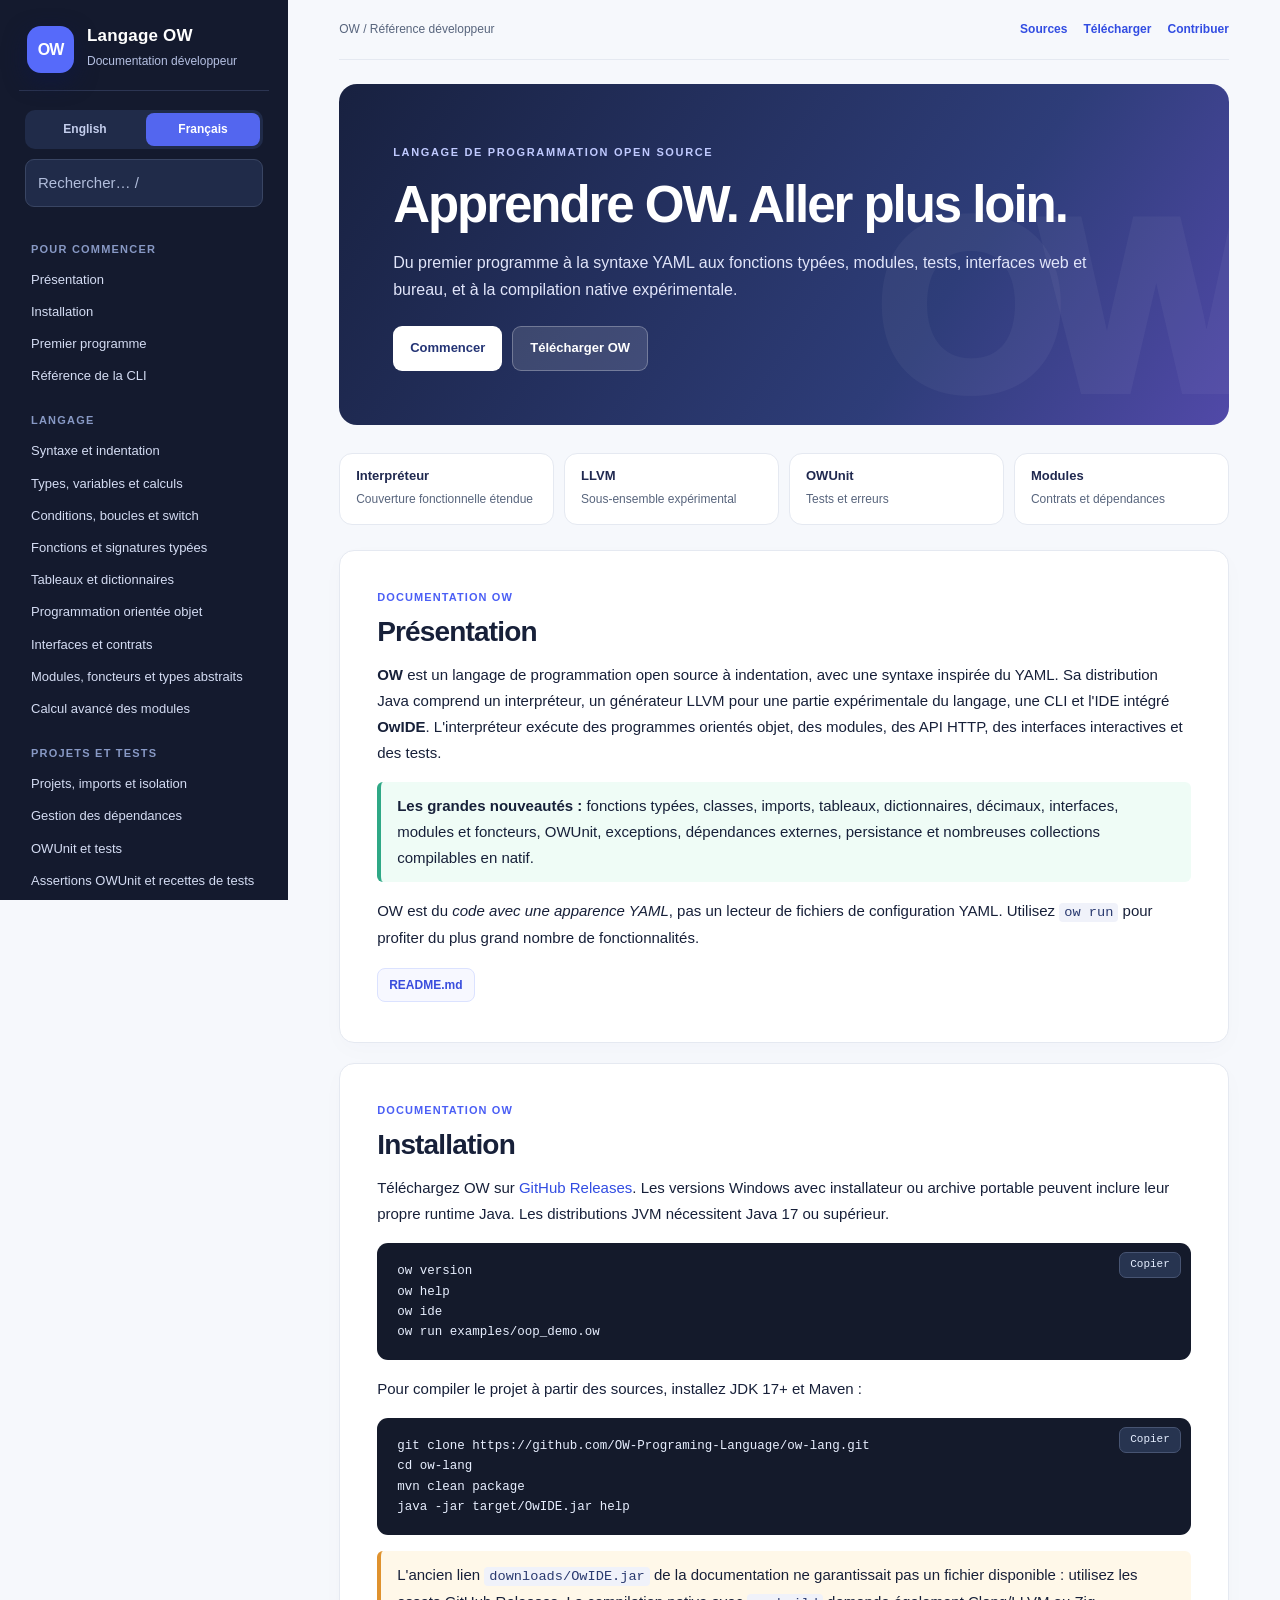
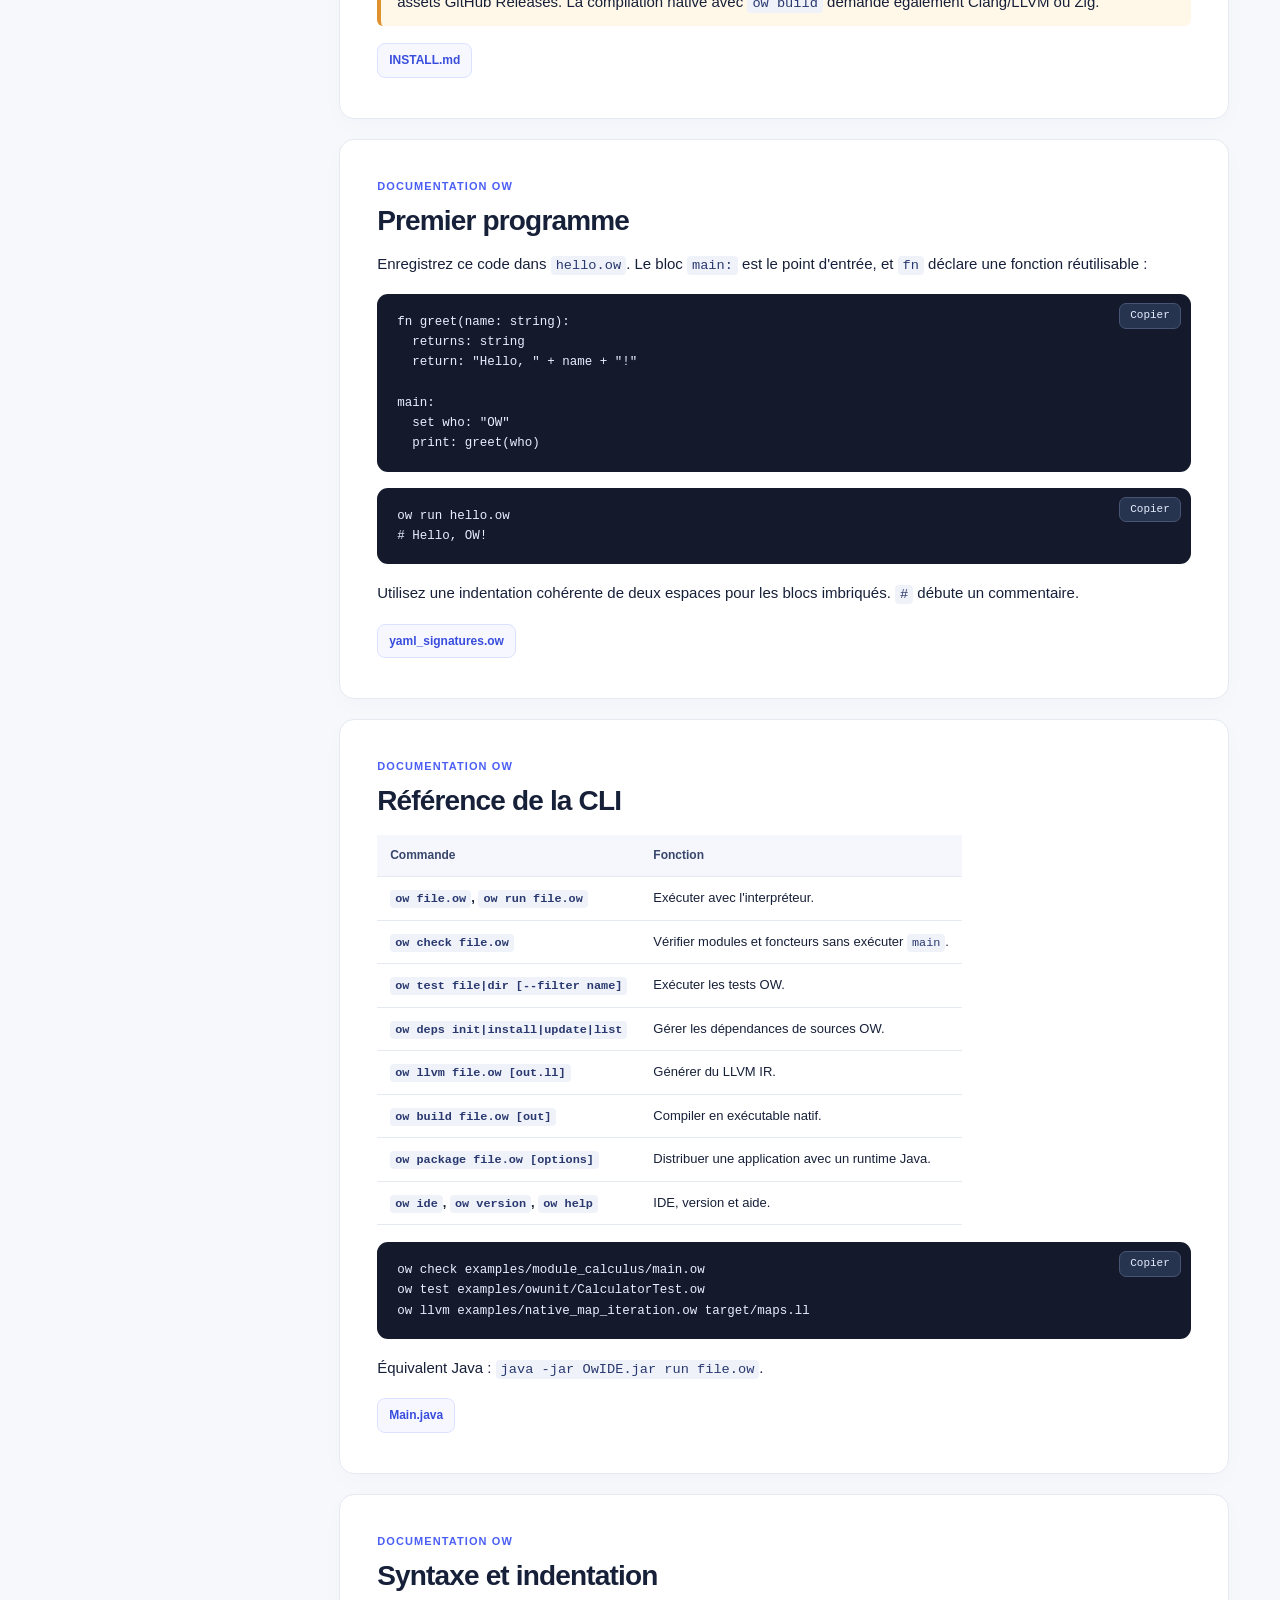
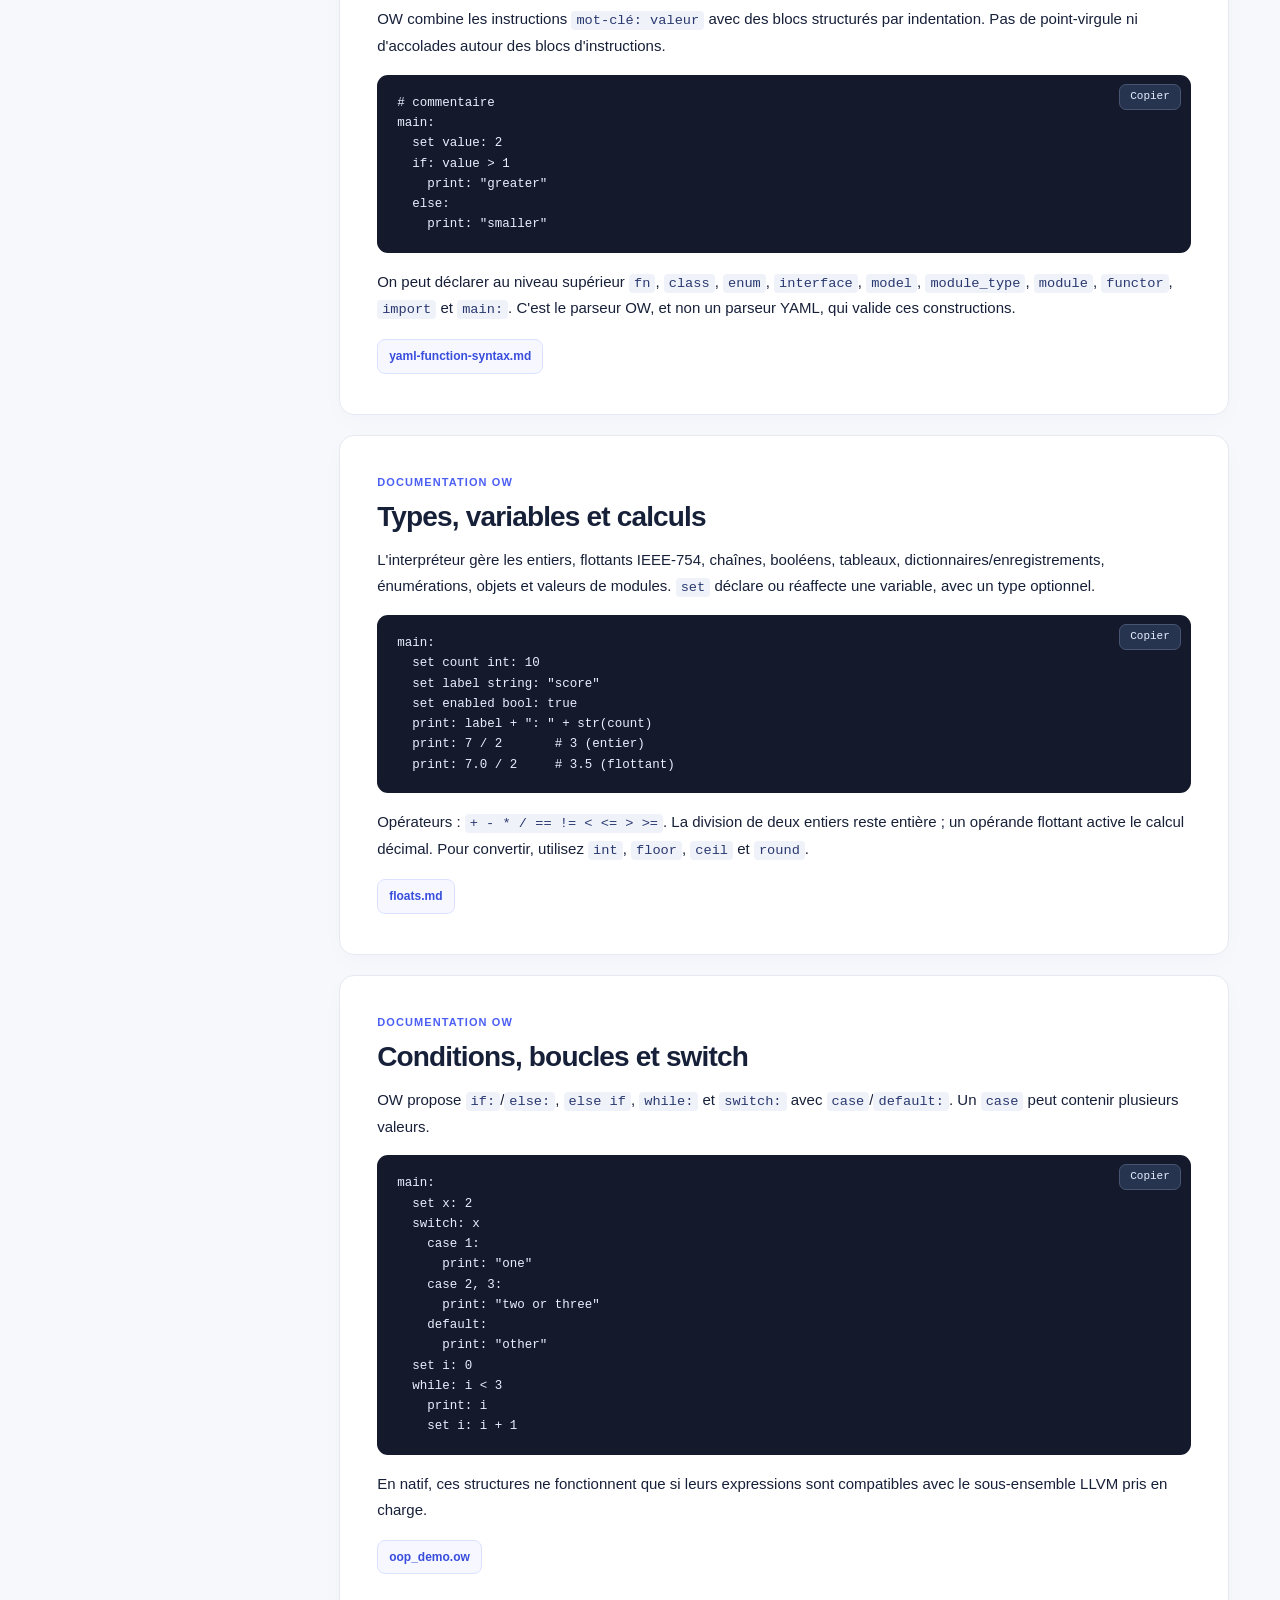
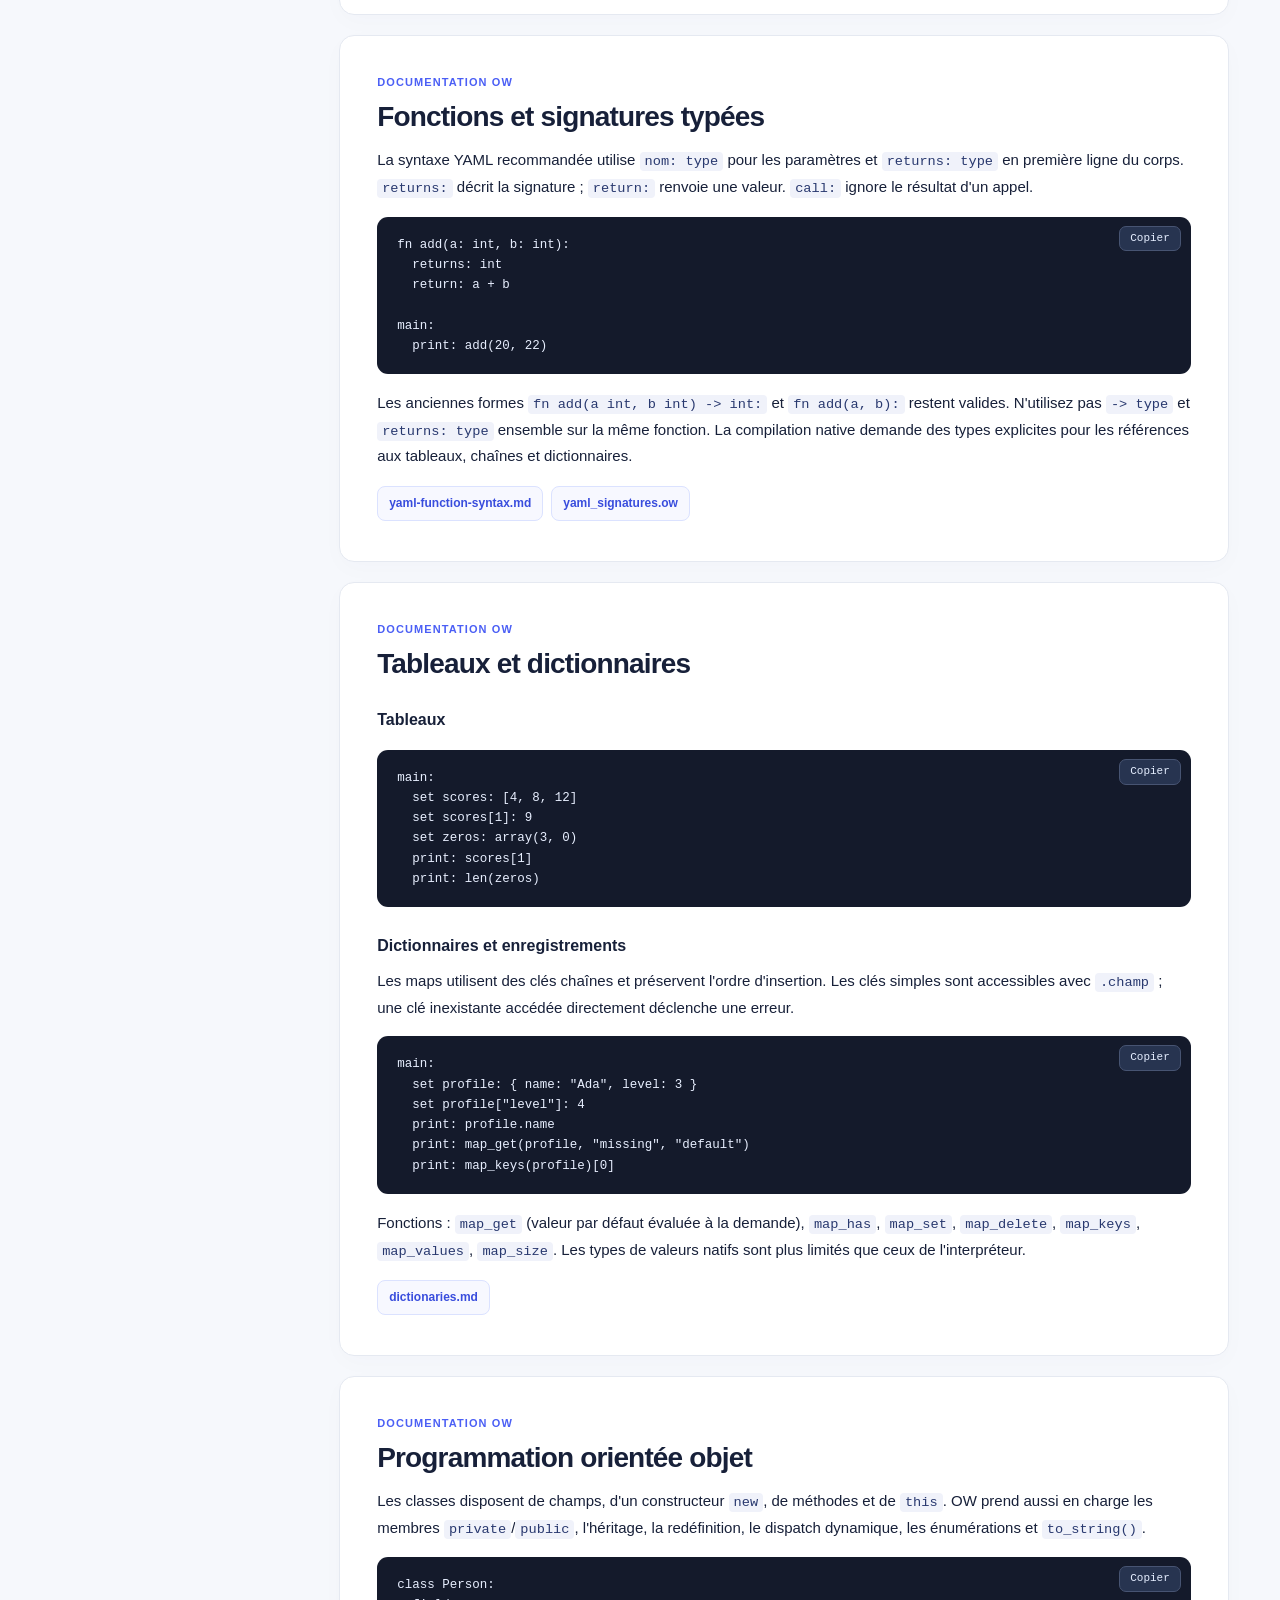
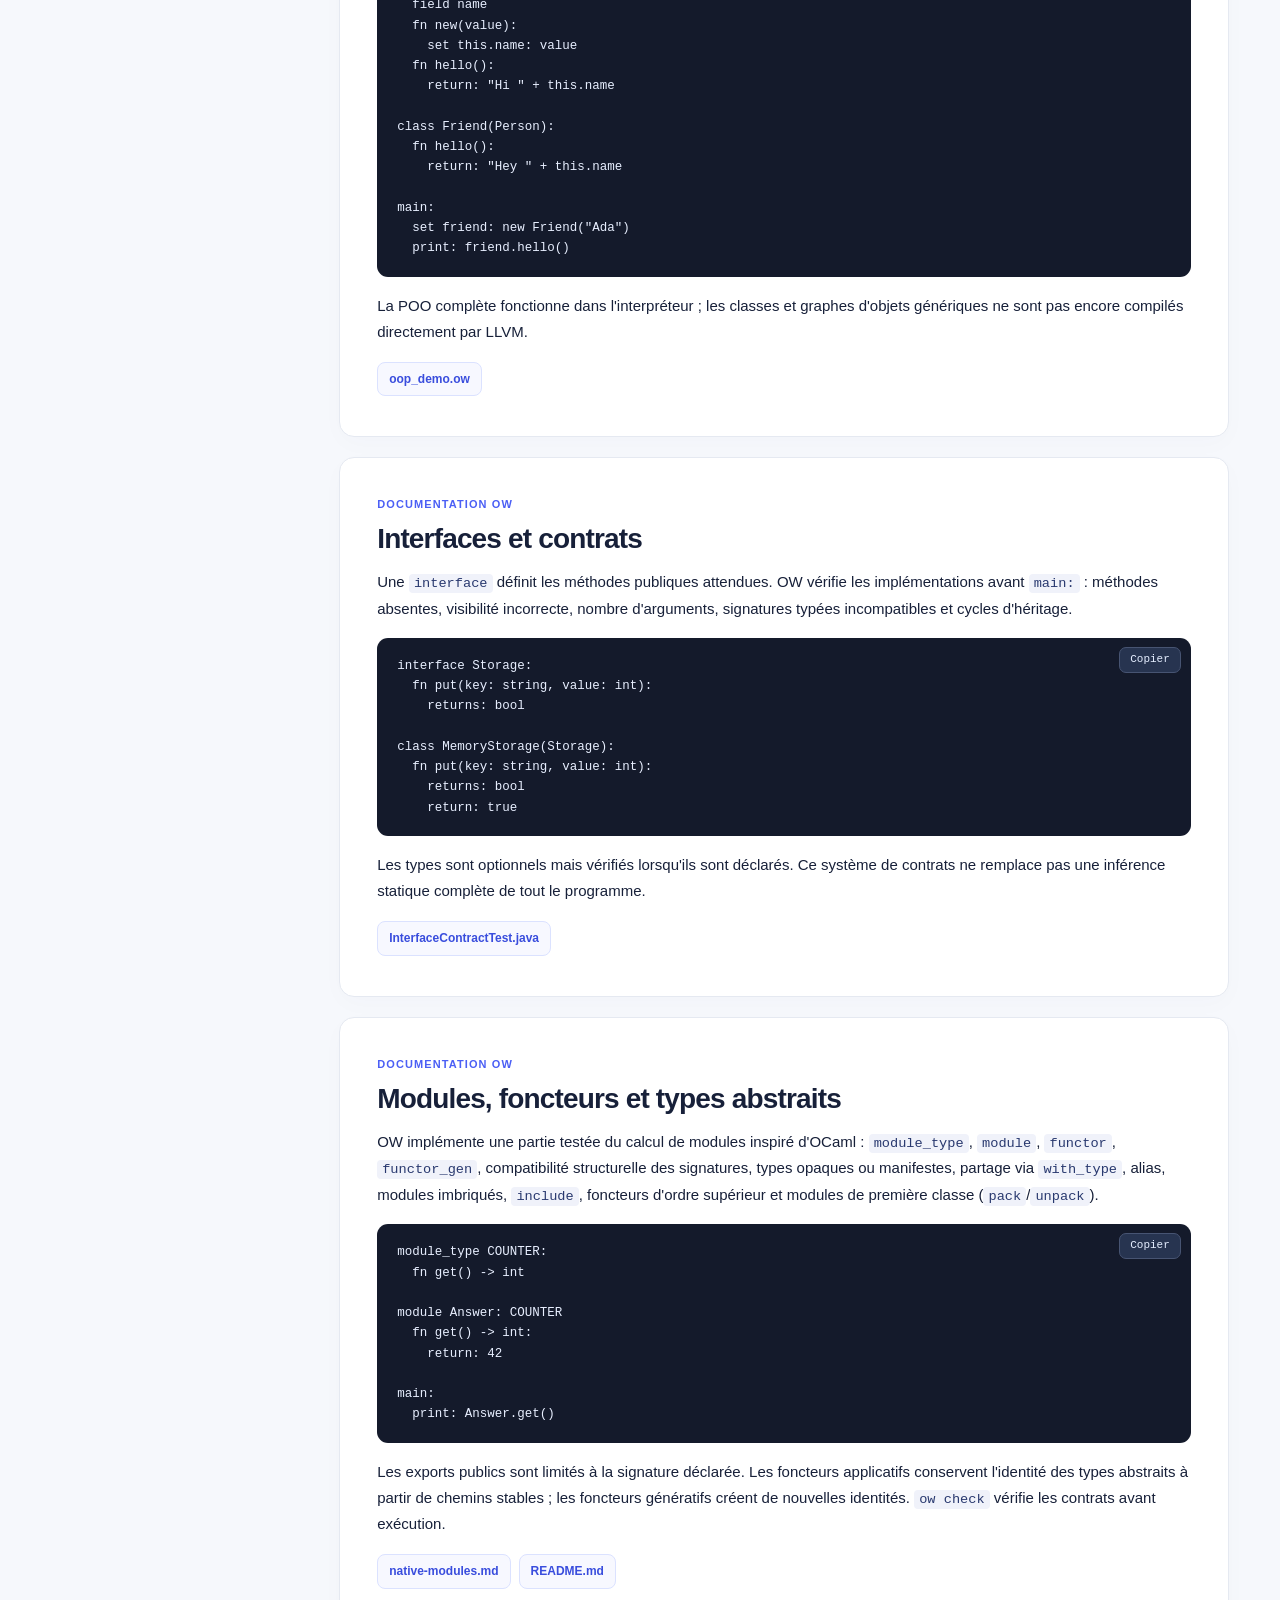
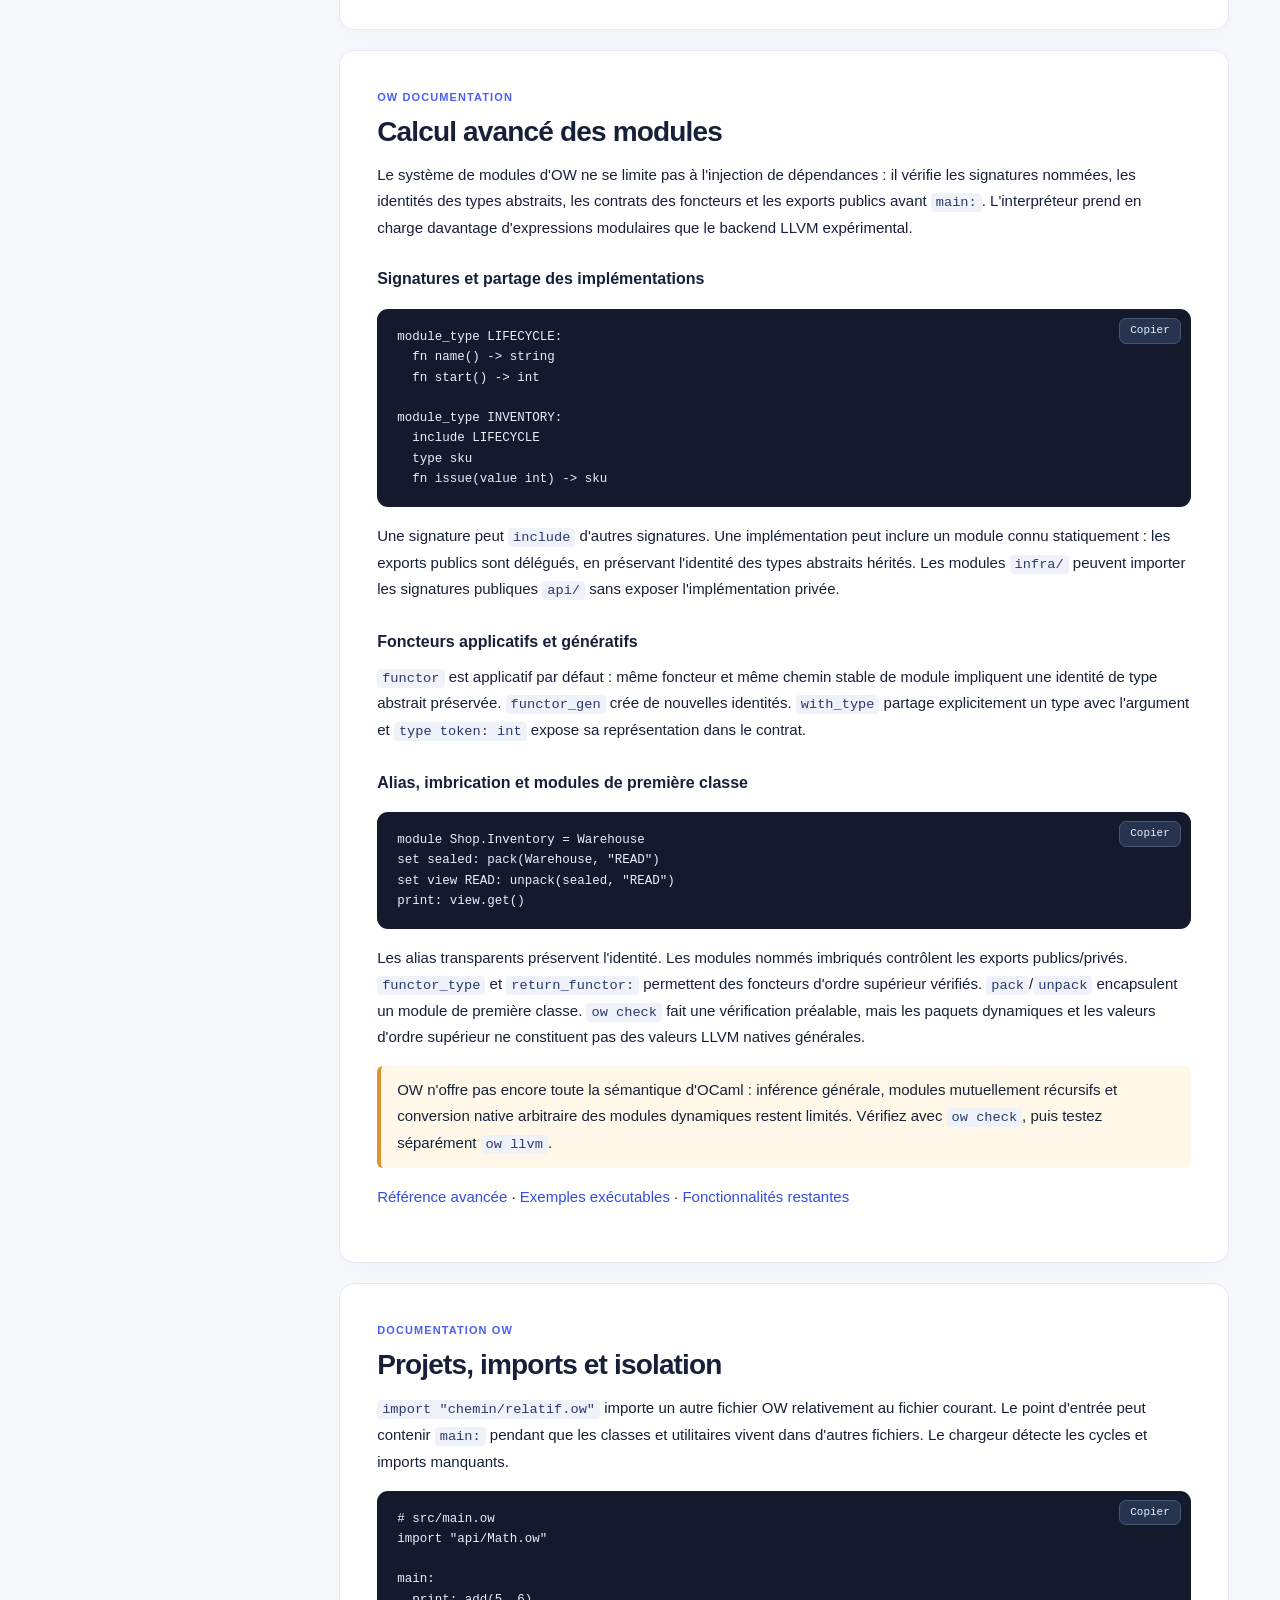
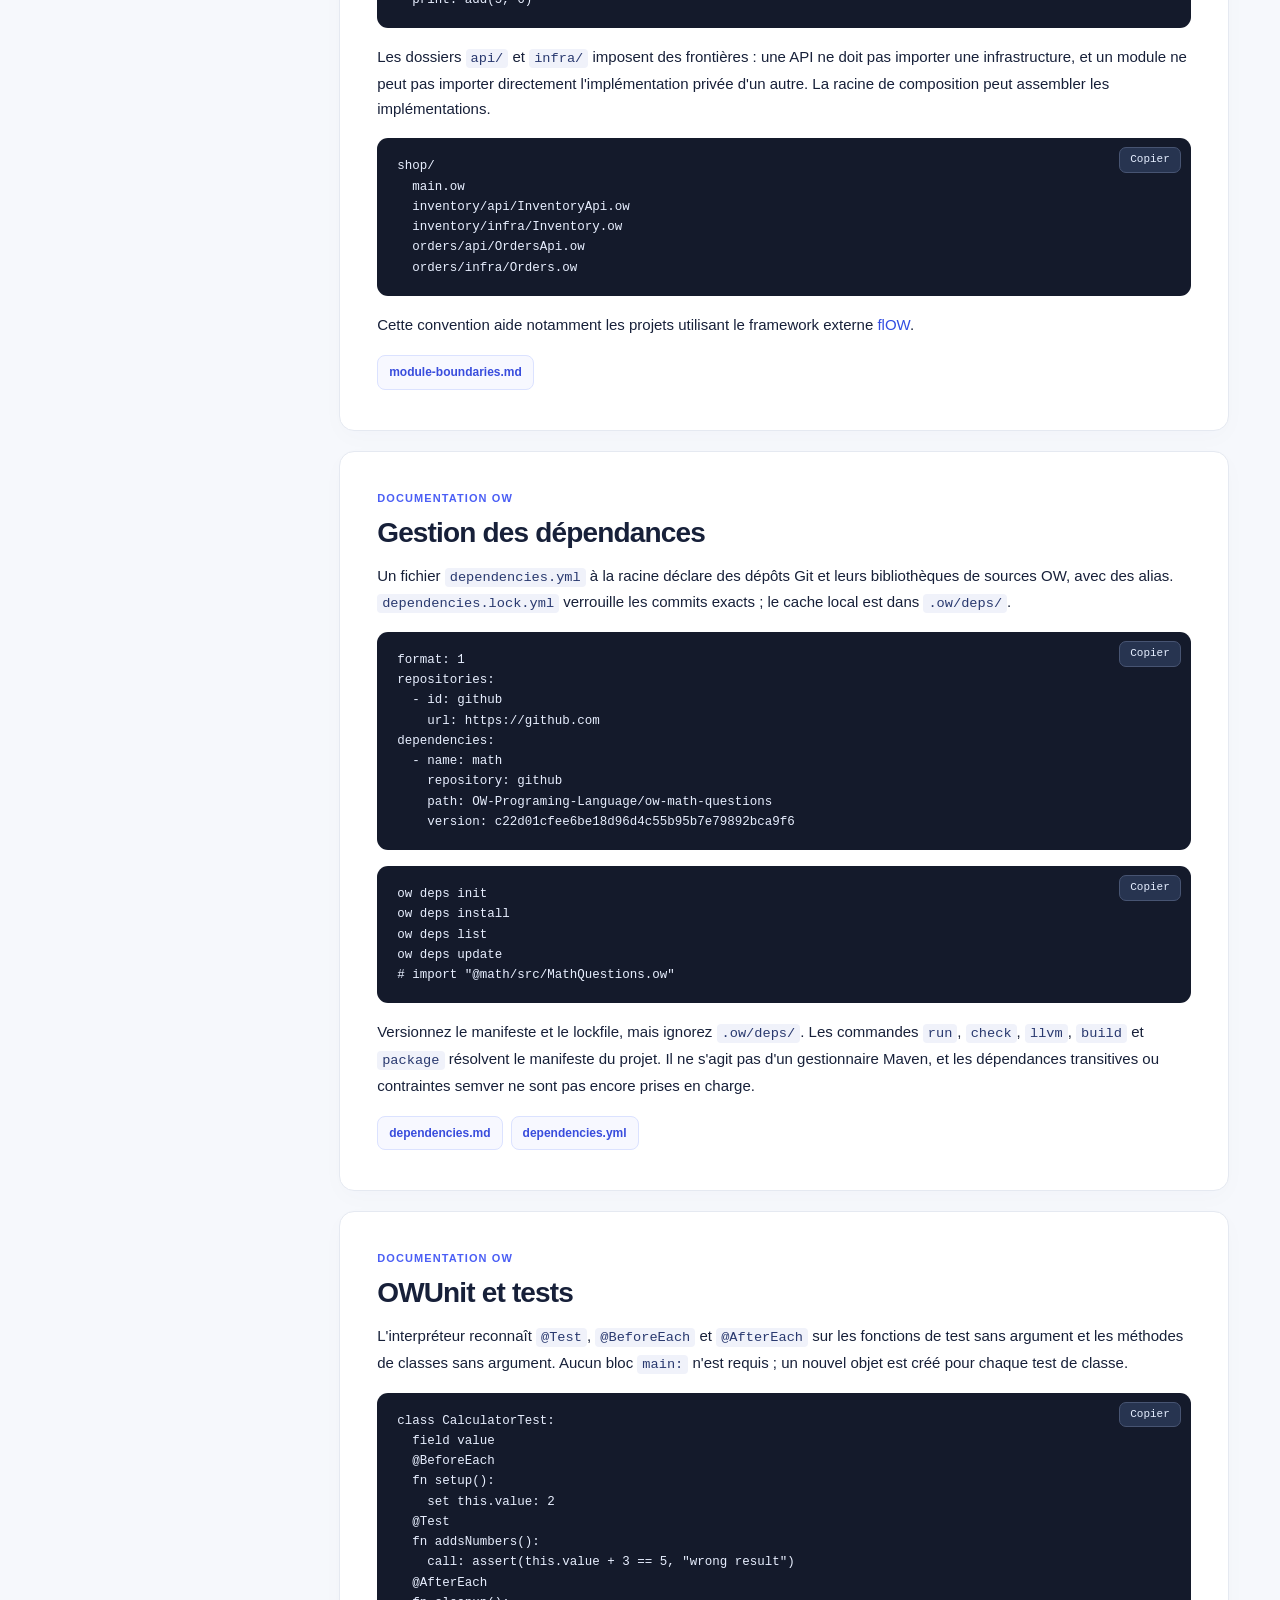
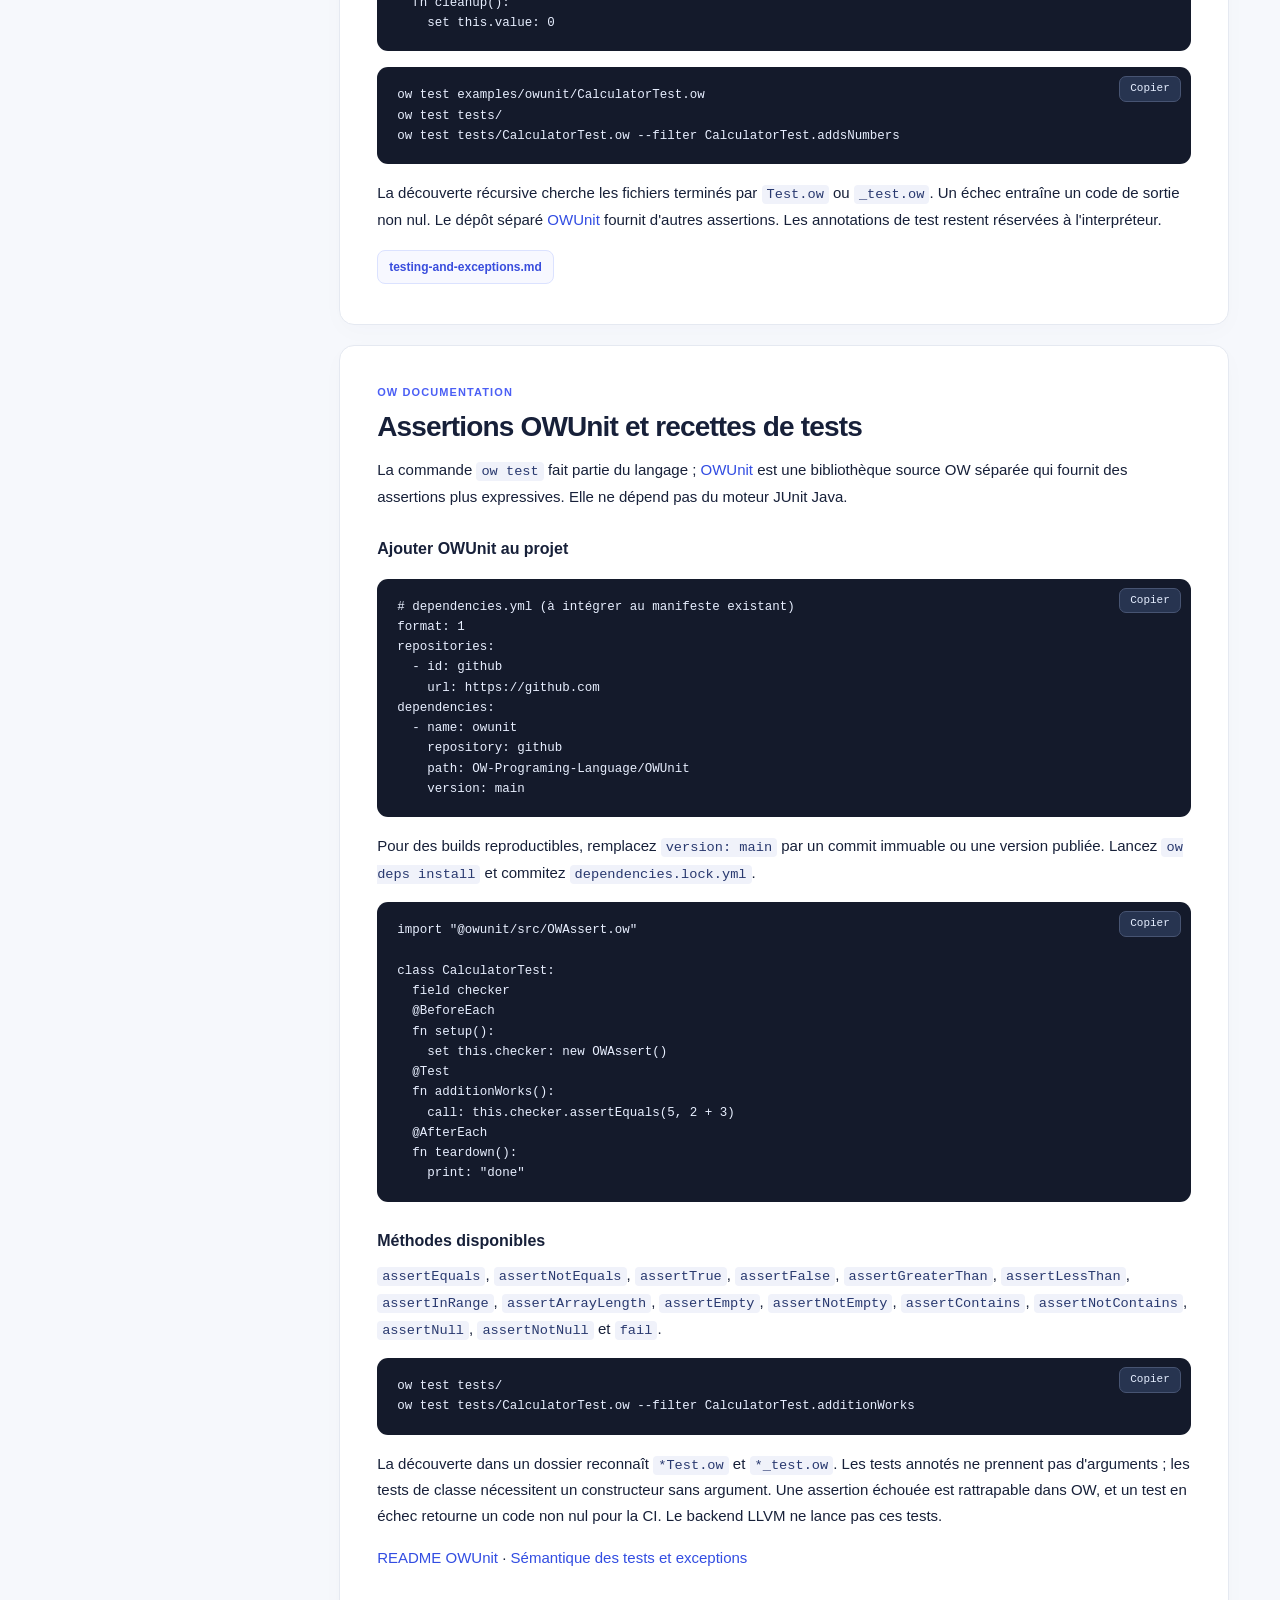
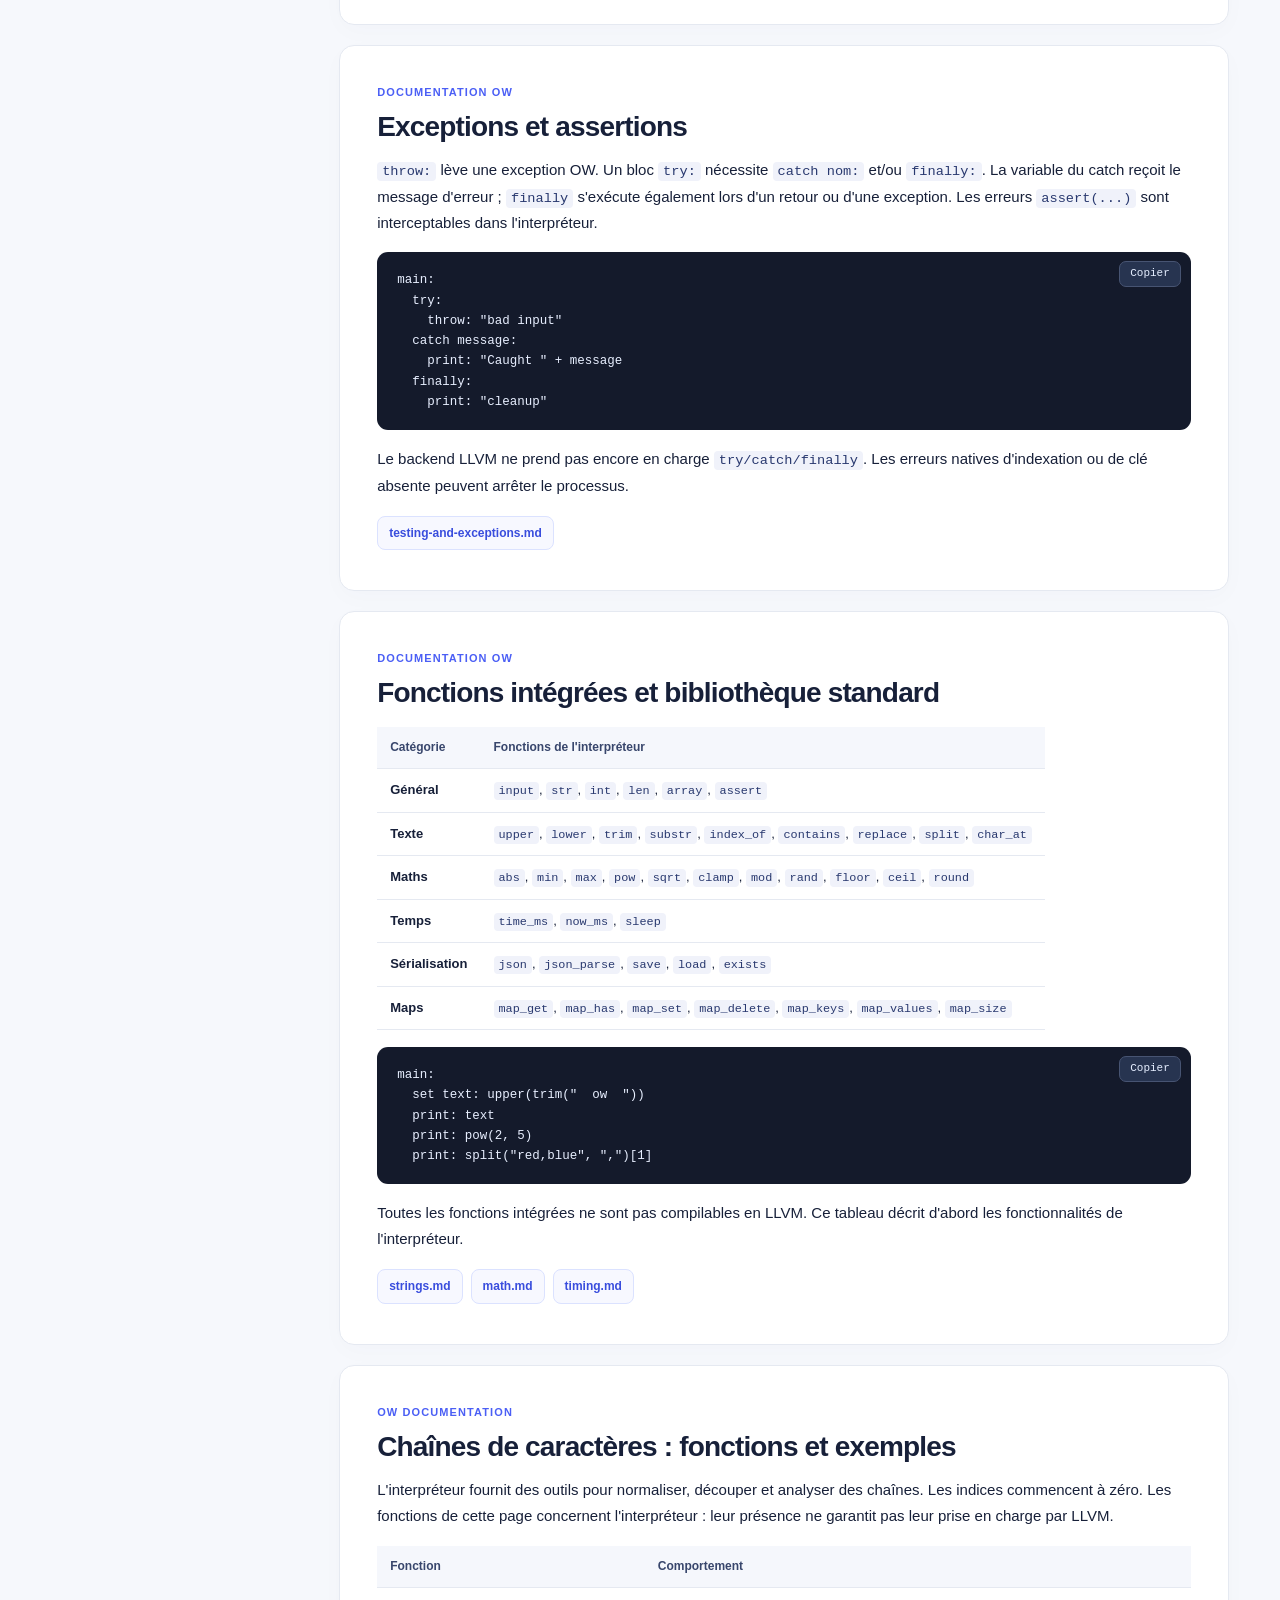
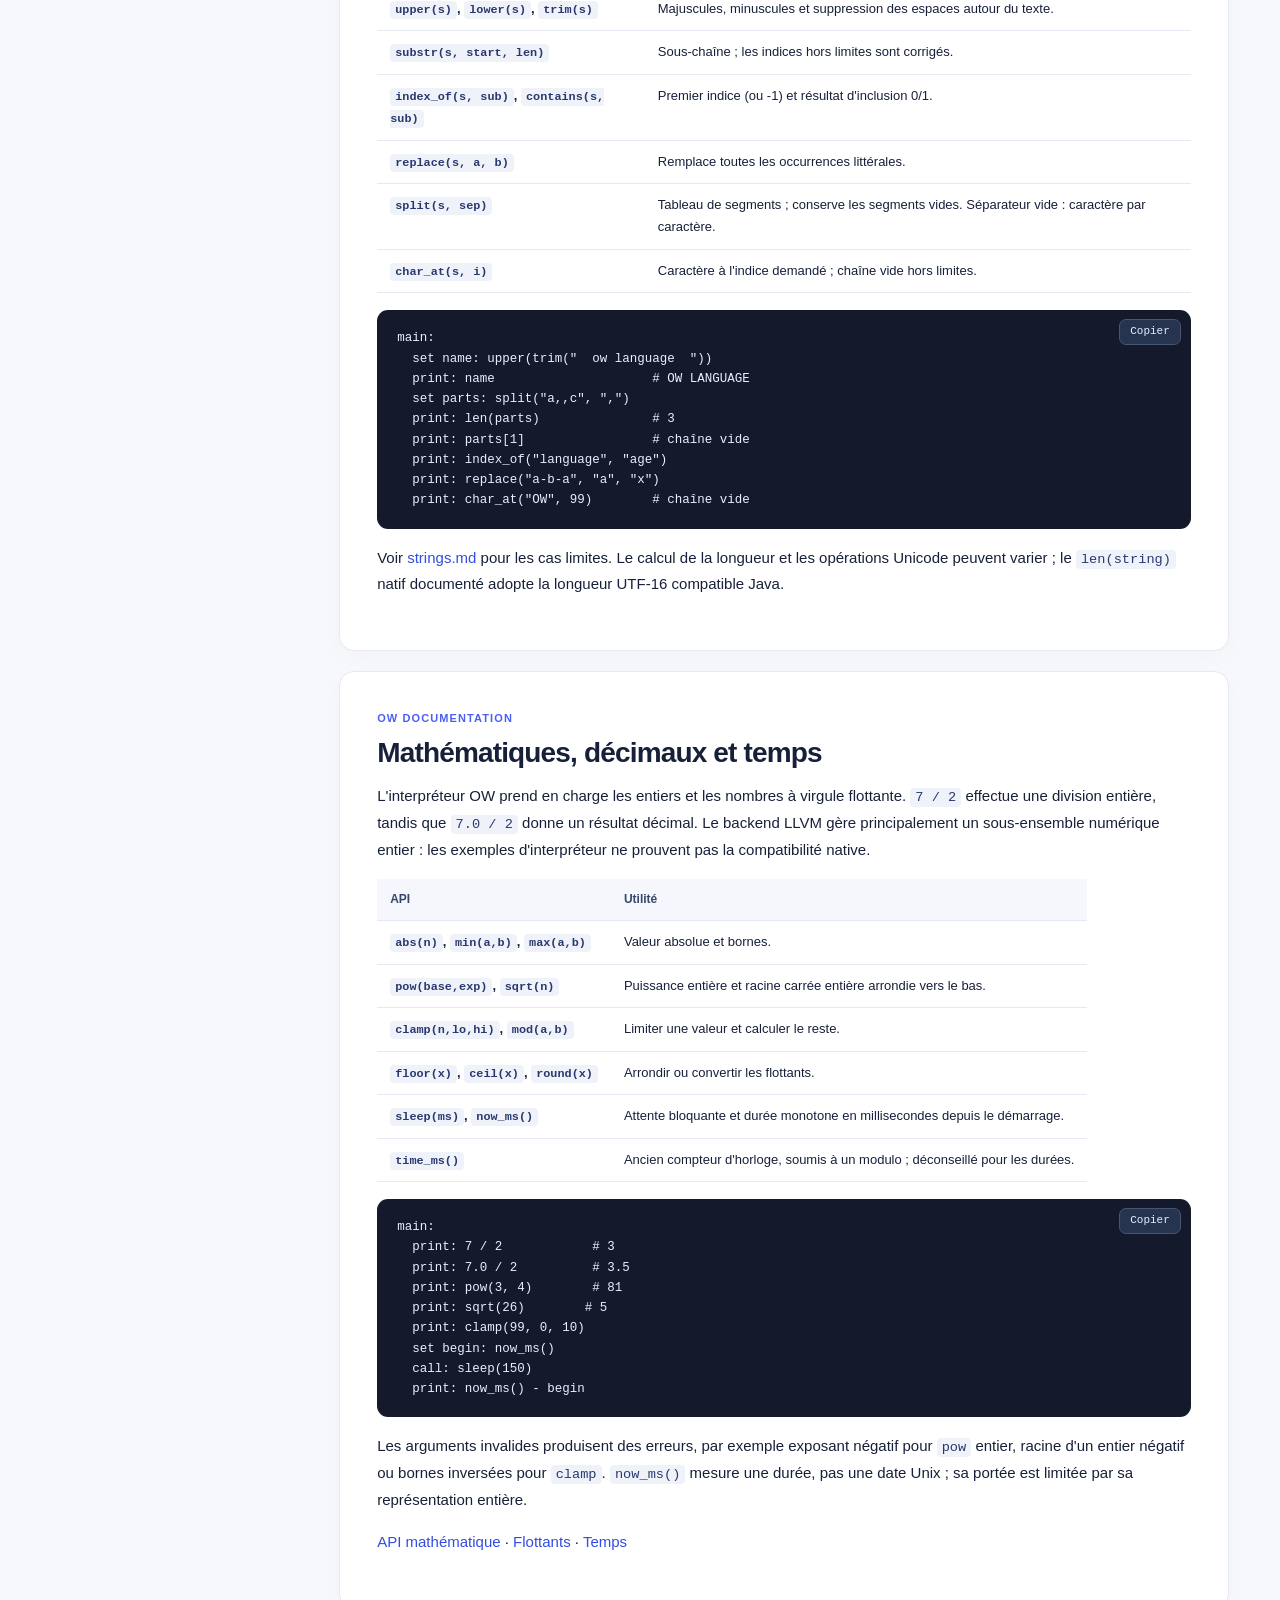
==== commit c9aeff76: "docs: add module calculus, OWUnit, string/math APIs, UI input and runtime SPI chapters" ====
--- a/fr.html
+++ b/fr.html
@@ -1,5 +1,5 @@
 <!doctype html><html lang="fr"><head><meta charset="utf-8"><meta name="viewport" content="width=device-width,initial-scale=1"><meta name="description" content="Documentation complète du langage OW : syntaxe, objets, modules, OWUnit, dépendances, interfaces et compilation native LLVM expérimentale."><title>Langage OW — Documentation complète</title><link rel="stylesheet" href="style.css"></head><body><div class="layout">
-<aside class="sidebar" data-open="false"><a class="brand" href="#overview"><span class="brand-mark">OW</span><span><strong>Langage OW</strong><small>Documentation développeur</small></span></a><button type="button" id="mobile-toggle" class="mobile-toggle" aria-controls="docs-nav" aria-expanded="false">☰ Menu</button><div class="side-controls"><div class="lang-switch" aria-label="Langue"><a data-language-switch href="index.html" lang="en">English</a><a class="active" href="fr.html" lang="fr" aria-current="page">Français</a></div><input type="search" class="search" id="docs-search" placeholder="Rechercher… /" aria-label="Rechercher dans la documentation" autocomplete="off"></div><nav id="docs-nav" aria-label="Sommaire de la documentation"><div class="nav-group"><h2>Pour commencer</h2><ul><li><a href="#overview">Présentation</a></li><li><a href="#install">Installation</a></li><li><a href="#quickstart">Premier programme</a></li><li><a href="#cli">Référence de la CLI</a></li></ul></div><div class="nav-group"><h2>Langage</h2><ul><li><a href="#syntax">Syntaxe et indentation</a></li><li><a href="#types">Types, variables et calculs</a></li><li><a href="#control">Conditions, boucles et switch</a></li><li><a href="#functions">Fonctions et signatures typées</a></li><li><a href="#collections">Tableaux et dictionnaires</a></li><li><a href="#oop">Programmation orientée objet</a></li><li><a href="#interfaces">Interfaces et contrats</a></li><li><a href="#modules">Modules, foncteurs et types abstraits</a></li></ul></div><div class="nav-group"><h2>Projets et tests</h2><ul><li><a href="#imports">Projets, imports et isolation</a></li><li><a href="#dependencies">Gestion des dépendances</a></li><li><a href="#testing">OWUnit et tests</a></li><li><a href="#exceptions">Exceptions et assertions</a></li><li><a href="#builtins">Fonctions intégrées et bibliothèque standard</a></li></ul></div><div class="nav-group"><h2>Applications</h2><ul><li><a href="#files">Sauvegarde et JSON</a></li><li><a href="#database">Tables de données intégrées</a></li><li><a href="#http">Serveur HTTP et routes</a></li><li><a href="#ui">Interfaces web et fenêtres natives</a></li><li><a href="#audio">Audio, micro et reconnaissance vocale</a></li></ul></div><div class="nav-group"><h2>LLVM natif</h2><ul><li><a href="#native">Présentation de la compilation native LLVM</a></li><li><a href="#native-arrays">Chaînes, tableaux natifs et gestion mémoire</a></li><li><a href="#native-maps">Dictionnaires natifs et parcours ordonné</a></li><li><a href="#native-modules">Modules et foncteurs en natif</a></li><li><a href="#packaging">Distribuer une application OW</a></li></ul></div><div class="nav-group"><h2>Pour aller plus loin</h2><ul><li><a href="#ide">OwIDE et OWler-IDE</a></li><li><a href="#examples">Exemples exécutables</a></li><li><a href="#limits">Compatibilité et limites</a></li><li><a href="#troubleshooting">Résolution des problèmes</a></li><li><a href="#ecosystem">Écosystème OW</a></li><li><a href="#cheatsheet">Aide-mémoire</a></li></ul></div></nav><div class="side-footer">Documentation liée à <a href="https://github.com/OW-Programing-Language/ow-lang">ow-lang</a><p>L'interpréteur possède plus de fonctionnalités que le backend LLVM.</p></div></aside>
+<aside class="sidebar" data-open="false"><a class="brand" href="#overview"><span class="brand-mark">OW</span><span><strong>Langage OW</strong><small>Documentation développeur</small></span></a><button type="button" id="mobile-toggle" class="mobile-toggle" aria-controls="docs-nav" aria-expanded="false">☰ Menu</button><div class="side-controls"><div class="lang-switch" aria-label="Langue"><a data-language-switch href="index.html" lang="en">English</a><a class="active" href="fr.html" lang="fr" aria-current="page">Français</a></div><input type="search" class="search" id="docs-search" placeholder="Rechercher… /" aria-label="Rechercher dans la documentation" autocomplete="off"></div><nav id="docs-nav" aria-label="Sommaire de la documentation"><div class="nav-group"><h2>Pour commencer</h2><ul><li><a href="#overview">Présentation</a></li><li><a href="#install">Installation</a></li><li><a href="#quickstart">Premier programme</a></li><li><a href="#cli">Référence de la CLI</a></li></ul></div><div class="nav-group"><h2>Langage</h2><ul><li><a href="#syntax">Syntaxe et indentation</a></li><li><a href="#types">Types, variables et calculs</a></li><li><a href="#control">Conditions, boucles et switch</a></li><li><a href="#functions">Fonctions et signatures typées</a></li><li><a href="#collections">Tableaux et dictionnaires</a></li><li><a href="#oop">Programmation orientée objet</a></li><li><a href="#interfaces">Interfaces et contrats</a></li><li><a href="#modules">Modules, foncteurs et types abstraits</a></li><li><a href="#module-advanced">Calcul avancé des modules</a></li></ul></div><div class="nav-group"><h2>Projets et tests</h2><ul><li><a href="#imports">Projets, imports et isolation</a></li><li><a href="#dependencies">Gestion des dépendances</a></li><li><a href="#testing">OWUnit et tests</a></li><li><a href="#owunit-assertions">Assertions OWUnit et recettes de tests</a></li><li><a href="#exceptions">Exceptions et assertions</a></li><li><a href="#builtins">Fonctions intégrées et bibliothèque standard</a></li><li><a href="#text-utils">Chaînes de caractères : fonctions et exemples</a></li><li><a href="#numbers-time">Mathématiques, décimaux et temps</a></li></ul></div><div class="nav-group"><h2>Applications</h2><ul><li><a href="#files">Sauvegarde et JSON</a></li><li><a href="#database">Tables de données intégrées</a></li><li><a href="#http">Serveur HTTP et routes</a></li><li><a href="#runtime-spi">Extensions runtime et SPI Java</a></li><li><a href="#ui">Interfaces web et fenêtres natives</a></li><li><a href="#ui-input">Images, champs de saisie et callbacks</a></li><li><a href="#audio">Audio, micro et reconnaissance vocale</a></li></ul></div><div class="nav-group"><h2>LLVM natif</h2><ul><li><a href="#native">Présentation de la compilation native LLVM</a></li><li><a href="#native-arrays">Chaînes, tableaux natifs et gestion mémoire</a></li><li><a href="#native-maps">Dictionnaires natifs et parcours ordonné</a></li><li><a href="#native-modules">Modules et foncteurs en natif</a></li><li><a href="#packaging">Distribuer une application OW</a></li></ul></div><div class="nav-group"><h2>Pour aller plus loin</h2><ul><li><a href="#ide">OwIDE et OWler-IDE</a></li><li><a href="#examples">Exemples exécutables</a></li><li><a href="#limits">Compatibilité et limites</a></li><li><a href="#troubleshooting">Résolution des problèmes</a></li><li><a href="#ecosystem">Écosystème OW</a></li><li><a href="#cheatsheet">Aide-mémoire</a></li></ul></div></nav><div class="side-footer">Documentation liée à <a href="https://github.com/OW-Programing-Language/ow-lang">ow-lang</a><p>L'interpréteur possède plus de fonctionnalités que le backend LLVM.</p></div></aside>
 <div class="content-shell"><div class="content"><div class="topline"><span>OW / Référence développeur</span><span class="topline-links"><a href="https://github.com/OW-Programing-Language/ow-lang">Sources</a><a href="https://github.com/OW-Programing-Language/ow-lang/releases">Télécharger</a><a href="https://github.com/OW-Programing-Language/owdocs">Contribuer</a></span></div><header class="hero"><span class="eyebrow">Langage de programmation open source</span><h1>Apprendre OW. Aller plus loin.</h1><p>Du premier programme à la syntaxe YAML aux fonctions typées, modules, tests, interfaces web et bureau, et à la compilation native expérimentale.</p><div class="actions"><a href="#quickstart" class="btn primary">Commencer</a><a href="https://github.com/OW-Programing-Language/ow-lang/releases" class="btn secondary">Télécharger OW</a></div></header><div class="status-grid"><div class="status-box"><strong>Interpréteur</strong><small>Couverture fonctionnelle étendue</small></div><div class="status-box"><strong>LLVM</strong><small>Sous-ensemble expérimental</small></div><div class="status-box"><strong>OWUnit</strong><small>Tests et erreurs</small></div><div class="status-box"><strong>Modules</strong><small>Contrats et dépendances</small></div></div><div class="empty-results" id="empty-results" role="status">Aucun sujet trouvé. Essayez un autre terme.</div><main id="main-content"><section class="section" id="overview"><span class="kicker">Documentation OW</span><h2>Présentation</h2><p><strong>OW</strong> est un langage de programmation open source à indentation, avec une syntaxe inspirée du YAML. Sa distribution Java comprend un interpréteur, un générateur LLVM pour une partie expérimentale du langage, une CLI et l'IDE intégré <strong>OwIDE</strong>. L'interpréteur exécute des programmes orientés objet, des modules, des API HTTP, des interfaces interactives et des tests.</p><div class="callout success"><strong>Les grandes nouveautés :</strong> fonctions typées, classes, imports, tableaux, dictionnaires, décimaux, interfaces, modules et foncteurs, OWUnit, exceptions, dépendances externes, persistance et nombreuses collections compilables en natif.</div><p>OW est du <em>code avec une apparence YAML</em>, pas un lecteur de fichiers de configuration YAML. Utilisez <code>ow run</code> pour profiter du plus grand nombre de fonctionnalités.</p><div class="links"><a href="https://github.com/OW-Programing-Language/ow-lang/blob/main/README.md" target="_blank" rel="noopener noreferrer">README.md</a></div></section>
 <section class="section" id="install"><span class="kicker">Documentation OW</span><h2>Installation</h2><p>Téléchargez OW sur <a href="https://github.com/OW-Programing-Language/ow-lang/releases">GitHub Releases</a>. Les versions Windows avec installateur ou archive portable peuvent inclure leur propre runtime Java. Les distributions JVM nécessitent Java 17 ou supérieur.</p><pre><code>ow version
 ow help
@@ -94,6 +94,17 @@
 
 main:
   print: Answer.get()</code></pre><p>Les exports publics sont limités à la signature déclarée. Les foncteurs applicatifs conservent l'identité des types abstraits à partir de chemins stables ; les foncteurs génératifs créent de nouvelles identités. <code>ow check</code> vérifie les contrats avant exécution.</p><div class="links"><a href="https://github.com/OW-Programing-Language/ow-lang/blob/main/docs/native-modules.md" target="_blank" rel="noopener noreferrer">native-modules.md</a><a href="https://github.com/OW-Programing-Language/ow-lang/blob/main/examples/module_calculus/README.md" target="_blank" rel="noopener noreferrer">README.md</a></div></section>
+<section class="section" id="module-advanced"><span class="kicker">OW documentation</span><h2>Calcul avancé des modules</h2><p>Le système de modules d'OW ne se limite pas à l'injection de dépendances : il vérifie les signatures nommées, les identités des types abstraits, les contrats des foncteurs et les exports publics avant <code>main:</code>. L'interpréteur prend en charge davantage d'expressions modulaires que le backend LLVM expérimental.</p><h3>Signatures et partage des implémentations</h3><pre><code>module_type LIFECYCLE:
+  fn name() -&gt; string
+  fn start() -&gt; int
+
+module_type INVENTORY:
+  include LIFECYCLE
+  type sku
+  fn issue(value int) -&gt; sku</code></pre><p>Une signature peut <code>include</code> d'autres signatures. Une implémentation peut inclure un module connu statiquement : les exports publics sont délégués, en préservant l'identité des types abstraits hérités. Les modules <code>infra/</code> peuvent importer les signatures publiques <code>api/</code> sans exposer l'implémentation privée.</p><h3>Foncteurs applicatifs et génératifs</h3><p><code>functor</code> est applicatif par défaut : même foncteur et même chemin stable de module impliquent une identité de type abstrait préservée. <code>functor_gen</code> crée de nouvelles identités. <code>with_type</code> partage explicitement un type avec l'argument et <code>type token: int</code> expose sa représentation dans le contrat.</p><h3>Alias, imbrication et modules de première classe</h3><pre><code>module Shop.Inventory = Warehouse
+set sealed: pack(Warehouse, "READ")
+set view READ: unpack(sealed, "READ")
+print: view.get()</code></pre><p>Les alias transparents préservent l'identité. Les modules nommés imbriqués contrôlent les exports publics/privés. <code>functor_type</code> et <code>return_functor:</code> permettent des foncteurs d'ordre supérieur vérifiés. <code>pack</code>/<code>unpack</code> encapsulent un module de première classe. <code>ow check</code> fait une vérification préalable, mais les paquets dynamiques et les valeurs d'ordre supérieur ne constituent pas des valeurs LLVM natives générales.</p><div class="callout warning">OW n'offre pas encore toute la sémantique d'OCaml : inférence générale, modules mutuellement récursifs et conversion native arbitraire des modules dynamiques restent limités. Vérifiez avec <code>ow check</code>, puis testez séparément <code>ow llvm</code>.</div><p><a href="https://github.com/OW-Programing-Language/ow-lang/blob/main/docs/native-modules.md">Référence avancée</a> · <a href="https://github.com/OW-Programing-Language/ow-lang/tree/main/examples/module_calculus">Exemples exécutables</a> · <a href="https://github.com/OW-Programing-Language/ow-lang/issues/16">Fonctionnalités restantes</a></p></section>
 <section class="section" id="imports"><span class="kicker">Documentation OW</span><h2>Projets, imports et isolation</h2><p><code>import "chemin/relatif.ow"</code> importe un autre fichier OW relativement au fichier courant. Le point d'entrée peut contenir <code>main:</code> pendant que les classes et utilitaires vivent dans d'autres fichiers. Le chargeur détecte les cycles et imports manquants.</p><pre><code># src/main.ow
 import "api/Math.ow"
 
@@ -130,6 +141,29 @@
     set this.value: 0</code></pre><pre><code>ow test examples/owunit/CalculatorTest.ow
 ow test tests/
 ow test tests/CalculatorTest.ow --filter CalculatorTest.addsNumbers</code></pre><p>La découverte récursive cherche les fichiers terminés par <code>Test.ow</code> ou <code>_test.ow</code>. Un échec entraîne un code de sortie non nul. Le dépôt séparé <a href="https://github.com/OW-Programing-Language/OWUnit">OWUnit</a> fournit d'autres assertions. Les annotations de test restent réservées à l'interpréteur.</p><div class="links"><a href="https://github.com/OW-Programing-Language/ow-lang/blob/main/docs/testing-and-exceptions.md" target="_blank" rel="noopener noreferrer">testing-and-exceptions.md</a></div></section>
+<section class="section" id="owunit-assertions"><span class="kicker">OW documentation</span><h2>Assertions OWUnit et recettes de tests</h2><p>La commande <code>ow test</code> fait partie du langage ; <a href="https://github.com/OW-Programing-Language/OWUnit">OWUnit</a> est une bibliothèque source OW séparée qui fournit des assertions plus expressives. Elle ne dépend pas du moteur JUnit Java.</p><h3>Ajouter OWUnit au projet</h3><pre><code># dependencies.yml (à intégrer au manifeste existant)
+format: 1
+repositories:
+  - id: github
+    url: https://github.com
+dependencies:
+  - name: owunit
+    repository: github
+    path: OW-Programing-Language/OWUnit
+    version: main</code></pre><p>Pour des builds reproductibles, remplacez <code>version: main</code> par un commit immuable ou une version publiée. Lancez <code>ow deps install</code> et commitez <code>dependencies.lock.yml</code>.</p><pre><code>import "@owunit/src/OWAssert.ow"
+
+class CalculatorTest:
+  field checker
+  @BeforeEach
+  fn setup():
+    set this.checker: new OWAssert()
+  @Test
+  fn additionWorks():
+    call: this.checker.assertEquals(5, 2 + 3)
+  @AfterEach
+  fn teardown():
+    print: "done"</code></pre><h3>Méthodes disponibles</h3><p><code>assertEquals</code>, <code>assertNotEquals</code>, <code>assertTrue</code>, <code>assertFalse</code>, <code>assertGreaterThan</code>, <code>assertLessThan</code>, <code>assertInRange</code>, <code>assertArrayLength</code>, <code>assertEmpty</code>, <code>assertNotEmpty</code>, <code>assertContains</code>, <code>assertNotContains</code>, <code>assertNull</code>, <code>assertNotNull</code> et <code>fail</code>.</p><pre><code>ow test tests/
+ow test tests/CalculatorTest.ow --filter CalculatorTest.additionWorks</code></pre><p>La découverte dans un dossier reconnaît <code>*Test.ow</code> et <code>*_test.ow</code>. Les tests annotés ne prennent pas d'arguments ; les tests de classe nécessitent un constructeur sans argument. Une assertion échouée est rattrapable dans OW, et un test en échec retourne un code non nul pour la CI. Le backend LLVM ne lance pas ces tests.</p><p><a href="https://github.com/OW-Programing-Language/OWUnit/blob/main/README.md">README OWUnit</a> · <a href="https://github.com/OW-Programing-Language/ow-lang/blob/main/docs/testing-and-exceptions.md">Sémantique des tests et exceptions</a></p></section>
 <section class="section" id="exceptions"><span class="kicker">Documentation OW</span><h2>Exceptions et assertions</h2><p><code>throw:</code> lève une exception OW. Un bloc <code>try:</code> nécessite <code>catch nom:</code> et/ou <code>finally:</code>. La variable du catch reçoit le message d'erreur ; <code>finally</code> s'exécute également lors d'un retour ou d'une exception. Les erreurs <code>assert(...)</code> sont interceptables dans l'interpréteur.</p><pre><code>main:
   try:
     throw: "bad input"
@@ -142,6 +176,24 @@
   print: text
   print: pow(2, 5)
   print: split("red,blue", ",")[1]</code></pre><p>Toutes les fonctions intégrées ne sont pas compilables en LLVM. Ce tableau décrit d'abord les fonctionnalités de l'interpréteur.</p><div class="links"><a href="https://github.com/OW-Programing-Language/ow-lang/blob/main/docs/strings.md" target="_blank" rel="noopener noreferrer">strings.md</a><a href="https://github.com/OW-Programing-Language/ow-lang/blob/main/docs/math.md" target="_blank" rel="noopener noreferrer">math.md</a><a href="https://github.com/OW-Programing-Language/ow-lang/blob/main/docs/timing.md" target="_blank" rel="noopener noreferrer">timing.md</a></div></section>
+<section class="section" id="text-utils"><span class="kicker">OW documentation</span><h2>Chaînes de caractères : fonctions et exemples</h2><p>L'interpréteur fournit des outils pour normaliser, découper et analyser des chaînes. Les indices commencent à zéro. Les fonctions de cette page concernent l'interpréteur : leur présence ne garantit pas leur prise en charge par LLVM.</p><table><tr><th>Fonction</th><th>Comportement</th></tr><tr><td><code>upper(s)</code>, <code>lower(s)</code>, <code>trim(s)</code></td><td>Majuscules, minuscules et suppression des espaces autour du texte.</td></tr><tr><td><code>substr(s, start, len)</code></td><td>Sous-chaîne ; les indices hors limites sont corrigés.</td></tr><tr><td><code>index_of(s, sub)</code>, <code>contains(s, sub)</code></td><td>Premier indice (ou -1) et résultat d'inclusion 0/1.</td></tr><tr><td><code>replace(s, a, b)</code></td><td>Remplace toutes les occurrences littérales.</td></tr><tr><td><code>split(s, sep)</code></td><td>Tableau de segments ; conserve les segments vides. Séparateur vide : caractère par caractère.</td></tr><tr><td><code>char_at(s, i)</code></td><td>Caractère à l'indice demandé ; chaîne vide hors limites.</td></tr></table><pre><code>main:
+  set name: upper(trim("  ow language  "))
+  print: name                     # OW LANGUAGE
+  set parts: split("a,,c", ",")
+  print: len(parts)               # 3
+  print: parts[1]                 # chaîne vide
+  print: index_of("language", "age")
+  print: replace("a-b-a", "a", "x")
+  print: char_at("OW", 99)        # chaîne vide</code></pre><p>Voir <a href="https://github.com/OW-Programing-Language/ow-lang/blob/main/docs/strings.md">strings.md</a> pour les cas limites. Le calcul de la longueur et les opérations Unicode peuvent varier ; le <code>len(string)</code> natif documenté adopte la longueur UTF-16 compatible Java.</p></section>
+<section class="section" id="numbers-time"><span class="kicker">OW documentation</span><h2>Mathématiques, décimaux et temps</h2><p>L'interpréteur OW prend en charge les entiers et les nombres à virgule flottante. <code>7 / 2</code> effectue une division entière, tandis que <code>7.0 / 2</code> donne un résultat décimal. Le backend LLVM gère principalement un sous-ensemble numérique entier : les exemples d'interpréteur ne prouvent pas la compatibilité native.</p><table><tr><th>API</th><th>Utilité</th></tr><tr><td><code>abs(n)</code>, <code>min(a,b)</code>, <code>max(a,b)</code></td><td>Valeur absolue et bornes.</td></tr><tr><td><code>pow(base,exp)</code>, <code>sqrt(n)</code></td><td>Puissance entière et racine carrée entière arrondie vers le bas.</td></tr><tr><td><code>clamp(n,lo,hi)</code>, <code>mod(a,b)</code></td><td>Limiter une valeur et calculer le reste.</td></tr><tr><td><code>floor(x)</code>, <code>ceil(x)</code>, <code>round(x)</code></td><td>Arrondir ou convertir les flottants.</td></tr><tr><td><code>sleep(ms)</code>, <code>now_ms()</code></td><td>Attente bloquante et durée monotone en millisecondes depuis le démarrage.</td></tr><tr><td><code>time_ms()</code></td><td>Ancien compteur d'horloge, soumis à un modulo ; déconseillé pour les durées.</td></tr></table><pre><code>main:
+  print: 7 / 2            # 3
+  print: 7.0 / 2          # 3.5
+  print: pow(3, 4)        # 81
+  print: sqrt(26)        # 5
+  print: clamp(99, 0, 10)
+  set begin: now_ms()
+  call: sleep(150)
+  print: now_ms() - begin</code></pre><p>Les arguments invalides produisent des erreurs, par exemple exposant négatif pour <code>pow</code> entier, racine d'un entier négatif ou bornes inversées pour <code>clamp</code>. <code>now_ms()</code> mesure une durée, pas une date Unix ; sa portée est limitée par sa représentation entière.</p><p><a href="https://github.com/OW-Programing-Language/ow-lang/blob/main/docs/math.md">API mathématique</a> · <a href="https://github.com/OW-Programing-Language/ow-lang/blob/main/docs/floats.md">Flottants</a> · <a href="https://github.com/OW-Programing-Language/ow-lang/blob/main/docs/timing.md">Temps</a></p></section>
 <section class="section" id="files"><span class="kicker">Documentation OW</span><h2>Sauvegarde et JSON</h2><p><code>save(path, value)</code> écrit un fichier JSON en créant les dossiers parents. <code>load(path)</code> le relit ou renvoie <code>0</code> s'il manque ; <code>exists(path)</code> vérifie sa présence. <code>json</code> et <code>json_parse</code> convertissent les données en mémoire.</p><pre><code>main:
   set path: "save/player.json"
   if: exists(path)
@@ -164,6 +216,15 @@
   route "GET /hello/:name":
     respond: {greeting: param("name")}
   serve: 8080</code></pre><p>Fonctions utiles : <code>param</code>, <code>query</code>, <code>body</code>, <code>body_json</code> et <code>response(status, payload)</code>. Les informations de requête existent aussi dans <code>req</code>. Consultez <a href="https://github.com/OW-Programing-Language/night">Night</a> pour un framework web OW distinct et plus haut niveau.</p><div class="links"><a href="https://github.com/OW-Programing-Language/ow-lang/blob/main/examples/api_demo.ow" target="_blank" rel="noopener noreferrer">api_demo.ow</a></div></section>
+<section class="section" id="runtime-spi"><span class="kicker">OW documentation</span><h2>Extensions runtime et SPI Java</h2><p>OW dispose d'un mécanisme optionnel d'extensions runtime via des JAR Java externes. Il fonctionne avec l'interpréteur, sans garantir une compatibilité avec le backend LLVM. Un fournisseur implémente <code>dev.oreo.RuntimeExtension</code> et s'enregistre dans <code>META-INF/services/dev.oreo.RuntimeExtension</code>.</p><p>La fonction <code>extension("provider.operation", ...)</code> appelle le fournisseur compatible. Si aucun fournisseur ou plusieurs fournisseurs correspondent, une erreur survient plutôt qu'une sélection arbitraire. Les hooks <code>beforeRequest</code> et <code>afterRequest</code> peuvent également inspecter ou refuser des requêtes HTTP.</p><pre><code># Shell avec le JAR runtime OW et la plateforme Night facultative :
+java -cp 'OwIDE.jar:night-platform.jar' dev.oreo.Main run app.ow
+
+# app.ow
+main:
+  call: extension("night.security.enable")
+  route "GET /":
+    respond: "protected"
+  serve: 8080</code></pre><div class="callout warning">Le séparateur du classpath montré convient à macOS/Linux ; Windows utilise un point-virgule. Le fournisseur et sa configuration doivent exister pour que l'opération fonctionne. Ajouter un JAR Java ne rend pas toutes ses API directement accessibles en syntaxe OW.</div><p>Le serveur HTTP OW intégré possède actuellement un seul worker et une limite documentée à 1 Mio pour le corps des requêtes. Une exposition sur Internet nécessite notamment proxy inverse, TLS, délais et limites de requêtes. Le SPI seul n'est pas un système d'authentification.</p><p><a href="https://github.com/OW-Programing-Language/ow-lang/blob/main/docs/runtime-extensions.md">Contrat du SPI RuntimeExtension</a> · <a href="https://github.com/OW-Programing-Language/night/blob/main/docs/production.md">Exemple Night</a></p></section>
 <section class="section" id="ui"><span class="kicker">Documentation OW</span><h2>Interfaces web et fenêtres natives</h2><p>OW peut afficher le même arbre de composants dans un navigateur (<code>ui_run</code> ou <code>ui_run_web</code>) et dans une fenêtre de bureau (<code>ui_run_native</code>). Les boutons et champs de saisie appellent des fonctions OW.</p><pre><code>fn view():
   return: ui_col([
     ui_heading("Counter"),
@@ -175,6 +236,23 @@
 main:
   set count int: 0
   call: ui_run("view", "OW Counter")</code></pre><p>Composants : <code>ui_heading</code>, <code>ui_text</code>, <code>ui_button</code>, <code>ui_input</code>, <code>ui_image</code>, <code>ui_bar</code>, <code>ui_space</code>, <code>ui_card</code>, <code>ui_backdrop</code>, <code>ui_row</code>, <code>ui_col</code>, <code>ui_grid</code> et <code>ui_disc</code>. <code>ui_stop</code> arrête l'interface.</p><p><code>OW_UI_MODE</code> sélectionne le moteur ; <code>OW_UI_NO_BROWSER=1</code> évite l'ouverture automatique du navigateur.</p><div class="links"><a href="https://github.com/OW-Programing-Language/ow-lang/blob/main/docs/ui-image-input.md" target="_blank" rel="noopener noreferrer">ui-image-input.md</a><a href="https://github.com/OW-Programing-Language/ow-lang/blob/main/examples/connect4_ui.ow" target="_blank" rel="noopener noreferrer">connect4_ui.ow</a></div></section>
+<section class="section" id="ui-input"><span class="kicker">OW documentation</span><h2>Images, champs de saisie et callbacks</h2><p>Les fonctions <code>ui_image(path)</code> et <code>ui_input(value, handler)</code> de l'interpréteur sont prises en charge par le rendu web et la fenêtre native. Les chemins d'images sont relatifs au répertoire de travail du processus. Un gestionnaire de saisie reçoit le texte en chaîne de caractères lorsque l'utilisateur appuie sur Entrée.</p><pre><code>class App:
+  field word
+  fn new():
+    set this.word: ""
+  fn on_word(value):
+    set this.word: value
+  fn view():
+    return: ui_col([
+      ui_heading("Image et saisie"),
+      ui_image("assets/logo.png"),
+      ui_input(this.word, "app.on_word"),
+      ui_text(this.word)
+    ])
+
+main:
+  set app: new App()
+  call: ui_run("app.view", "Démo OW")</code></pre><p>Les callbacks d'instance utilisent le nom d'une méthode d'objet global, par exemple <code>app.on_word</code>. Convertissez une valeur numérique avec <code>int(value)</code>. Le rendu web se met à jour après l'envoi ; la saisie garde le focus tant que l'utilisateur écrit. La fenêtre native emploie un champ de texte du bureau.</p><div class="callout">Les ressources embarquées dépendent du répertoire de travail et des règles de packaging. Placez les images dans <code>assets/</code> et testez les chemins avec <code>ow run</code> puis l'application distribuée. La prise en charge des formats varie selon le moteur de rendu.</div><p><a href="https://github.com/OW-Programing-Language/ow-lang/blob/main/docs/ui-image-input.md">Guide des images et champs de saisie</a> · <a href="https://github.com/OW-Programing-Language/ow-lang/blob/main/examples/connect4_ui.ow">Exemple d'interface</a></p></section>
 <section class="section" id="audio"><span class="kicker">Documentation OW</span><h2>Audio, micro et reconnaissance vocale</h2><table><tr><th>Fonction</th><th>Utilisation</th></tr><tr><td><code>audio_play(path)</code></td><td>Jouer un son ponctuel.</td></tr><tr><td><code>audio_music(path)</code></td><td>Musique de fond en boucle.</td></tr><tr><td><code>audio_stop()</code></td><td>Arrêter la musique.</td></tr><tr><td><code>mic_level(ms)</code></td><td>Volume sonore maximal du micro, de 0 à 100.</td></tr><tr><td><code>mic_transcribe(model, ms)</code></td><td>Reconnaissance vocale locale avec Vosk.</td></tr></table><pre><code>main:
   call: audio_play("assets/click.wav")
   print: mic_level(300)</code></pre><p>La JVM prend en charge notamment WAV, AIFF et AU. Il faut télécharger et fournir séparément les modèles Vosk. L'accès au matériel dépend des autorisations du système. Ces fonctions concernent l'interpréteur.</p><div class="links"><a href="https://github.com/OW-Programing-Language/ow-lang/blob/main/docs/audio-and-mic.md" target="_blank" rel="noopener noreferrer">audio-and-mic.md</a></div></section>
